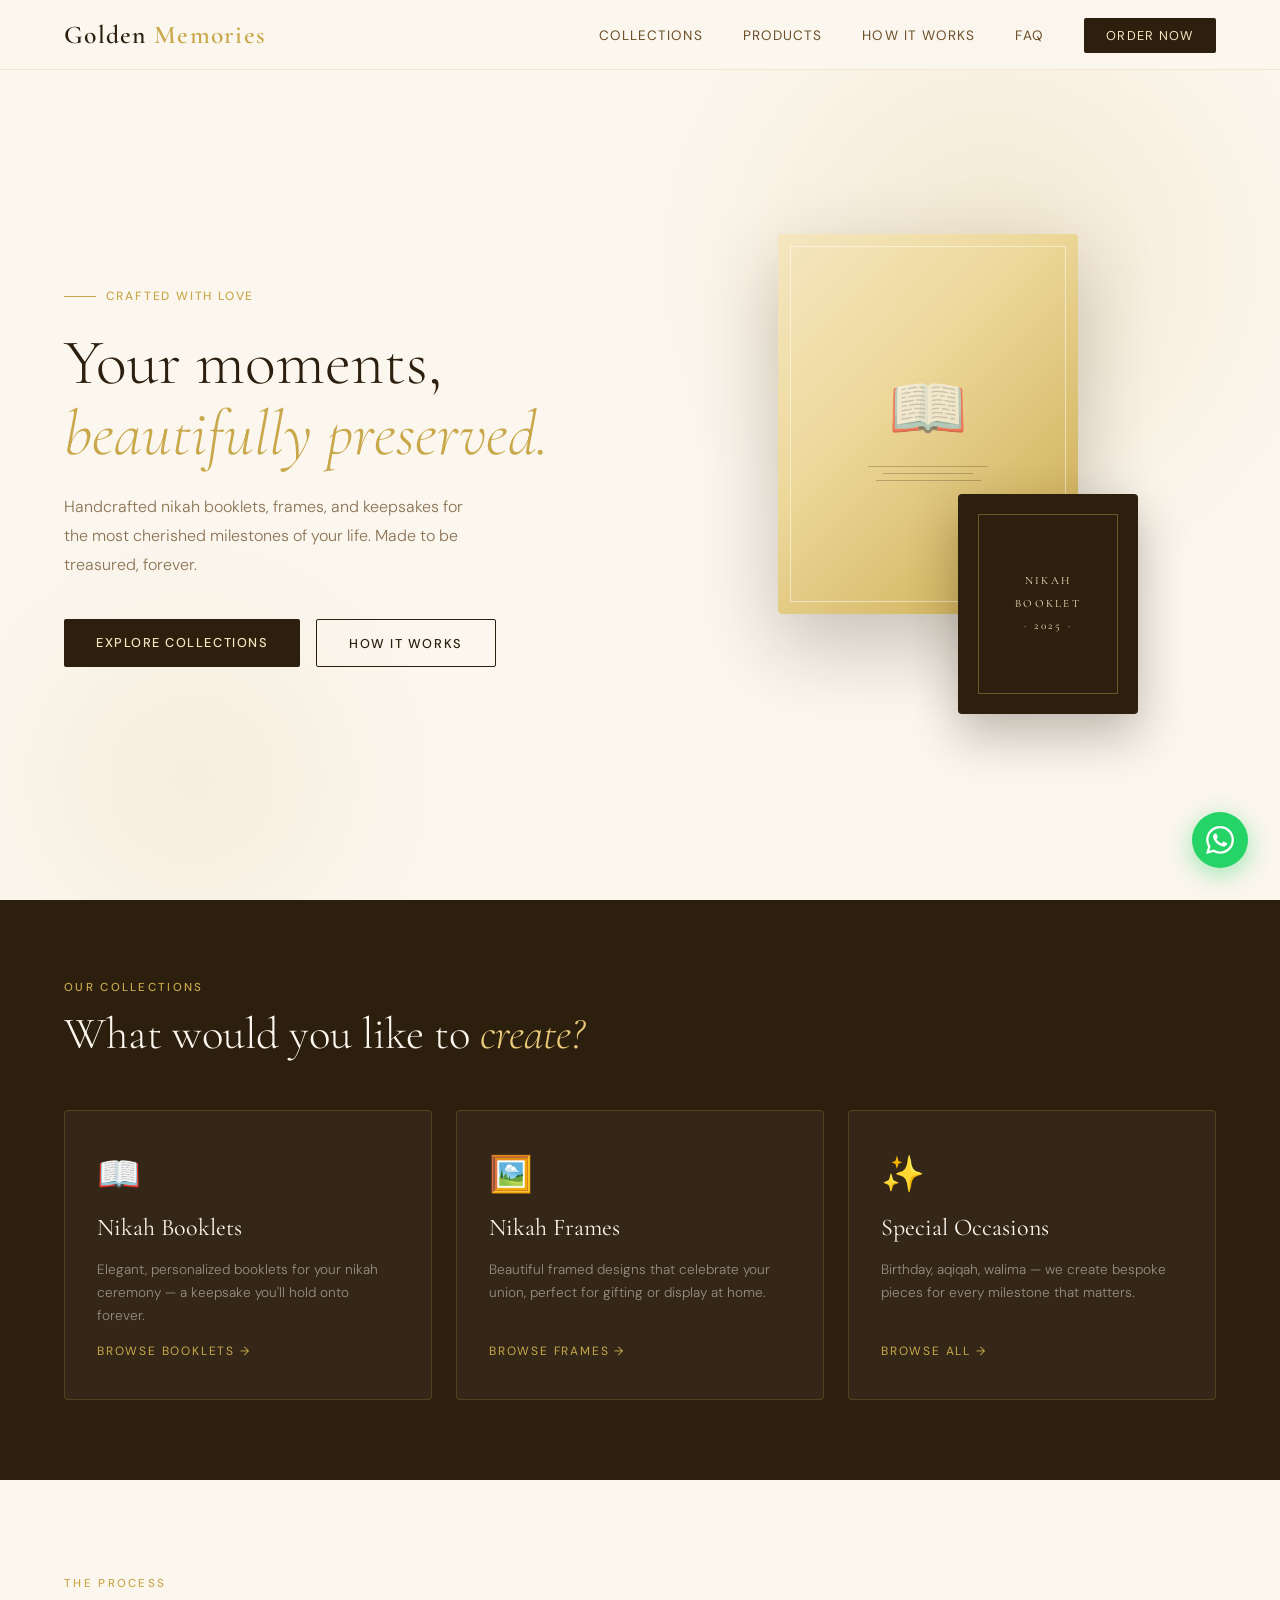
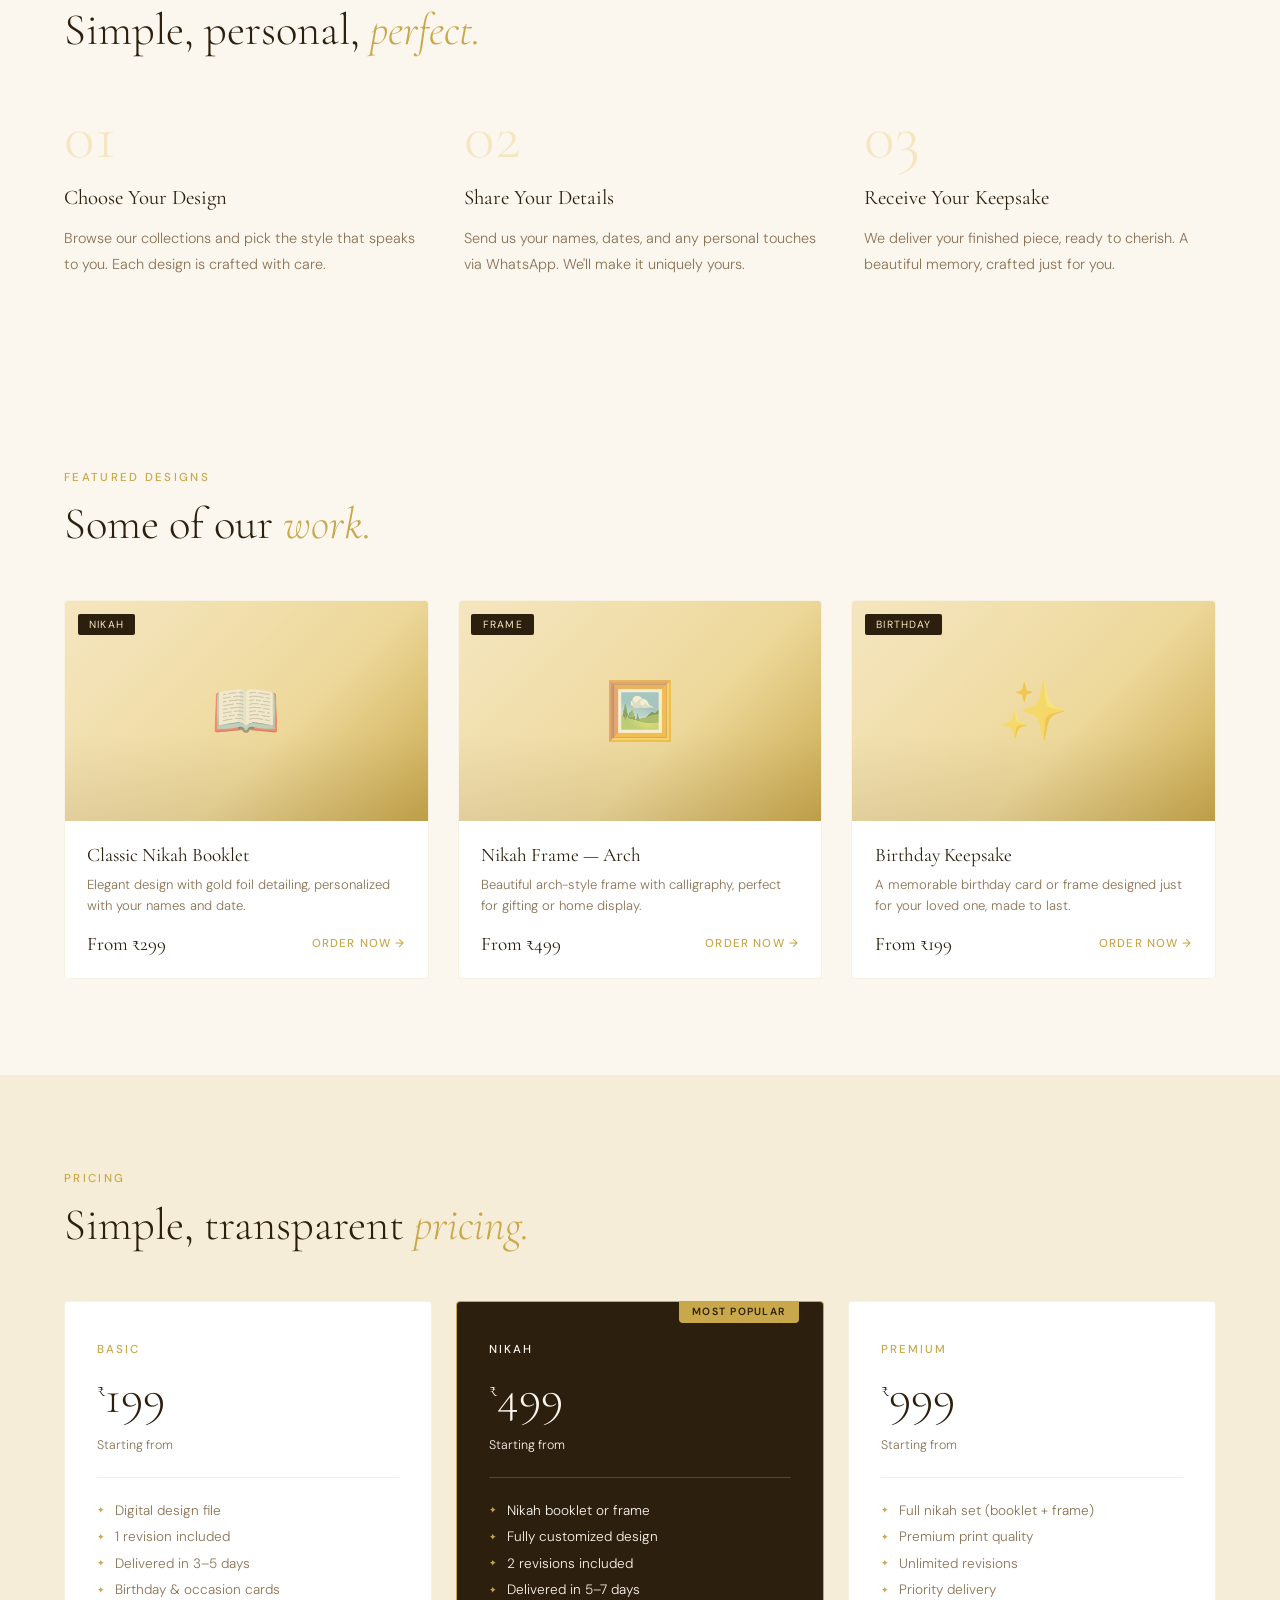
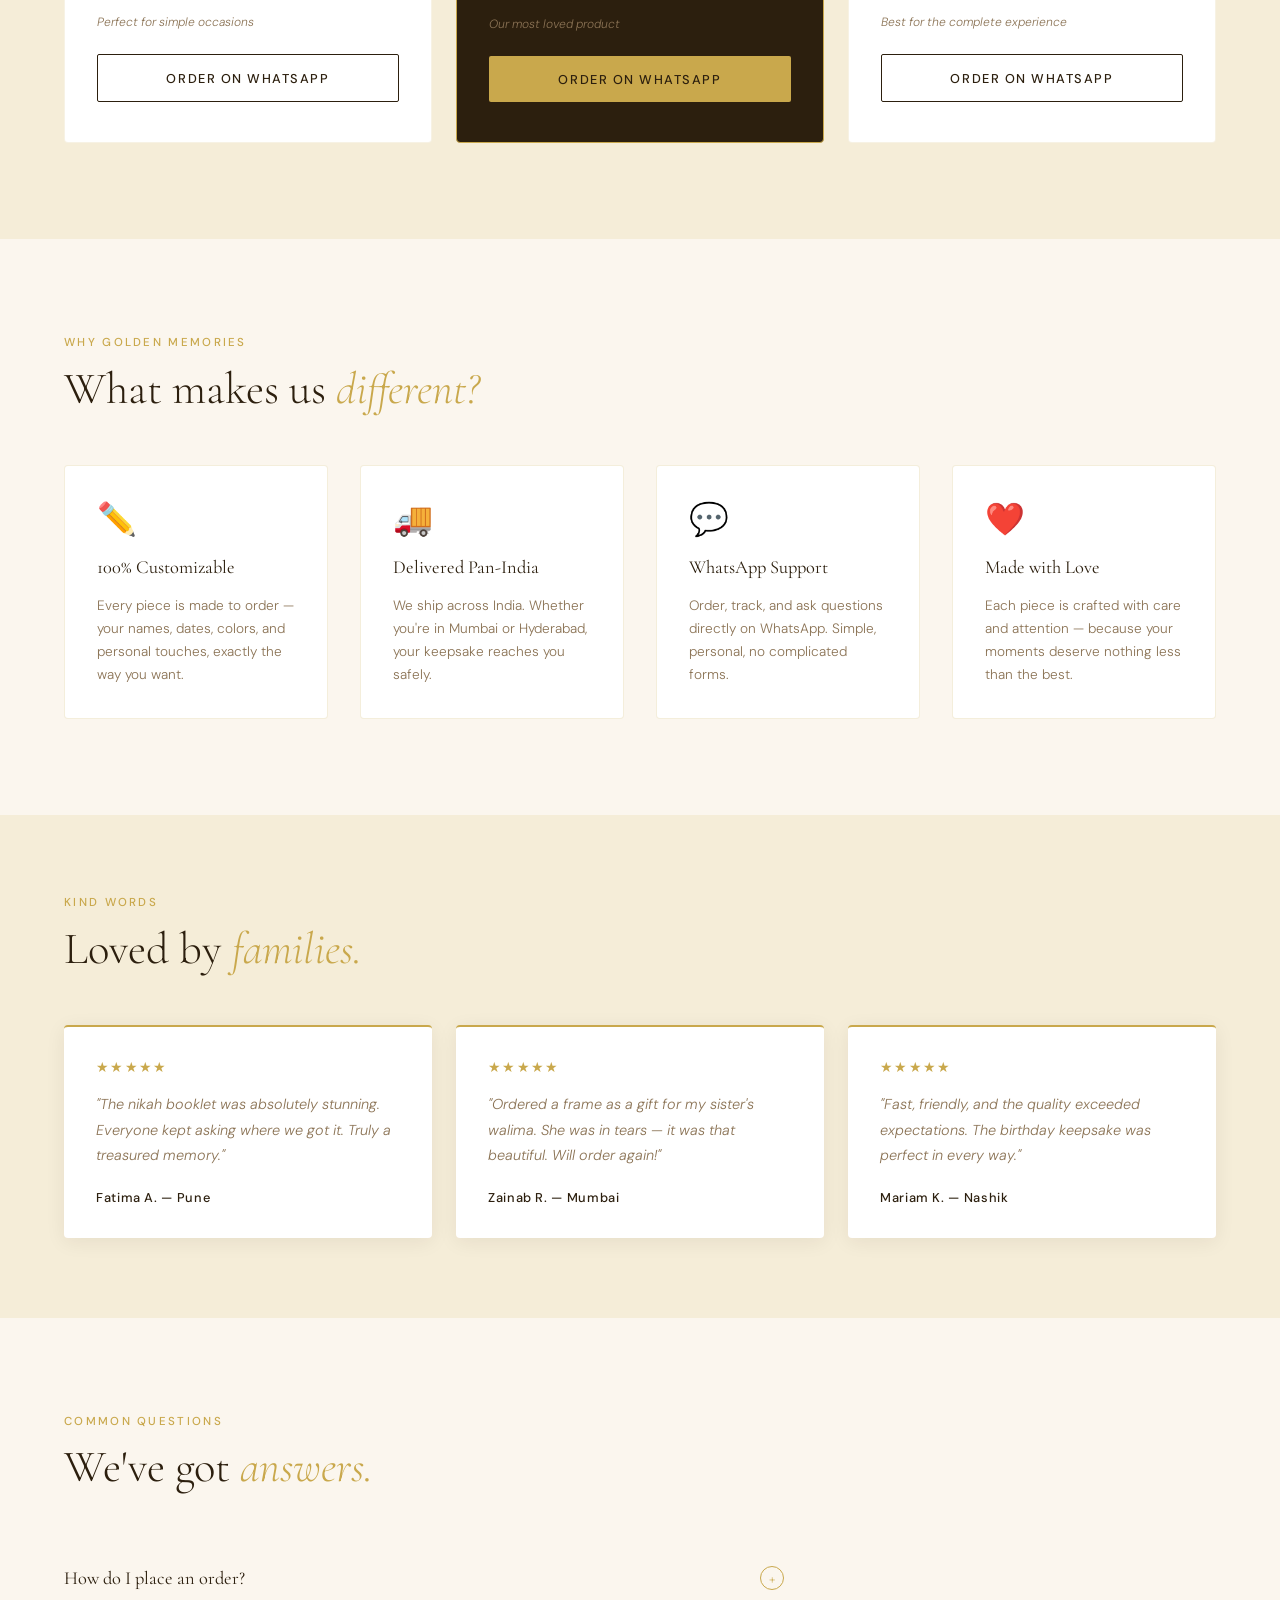
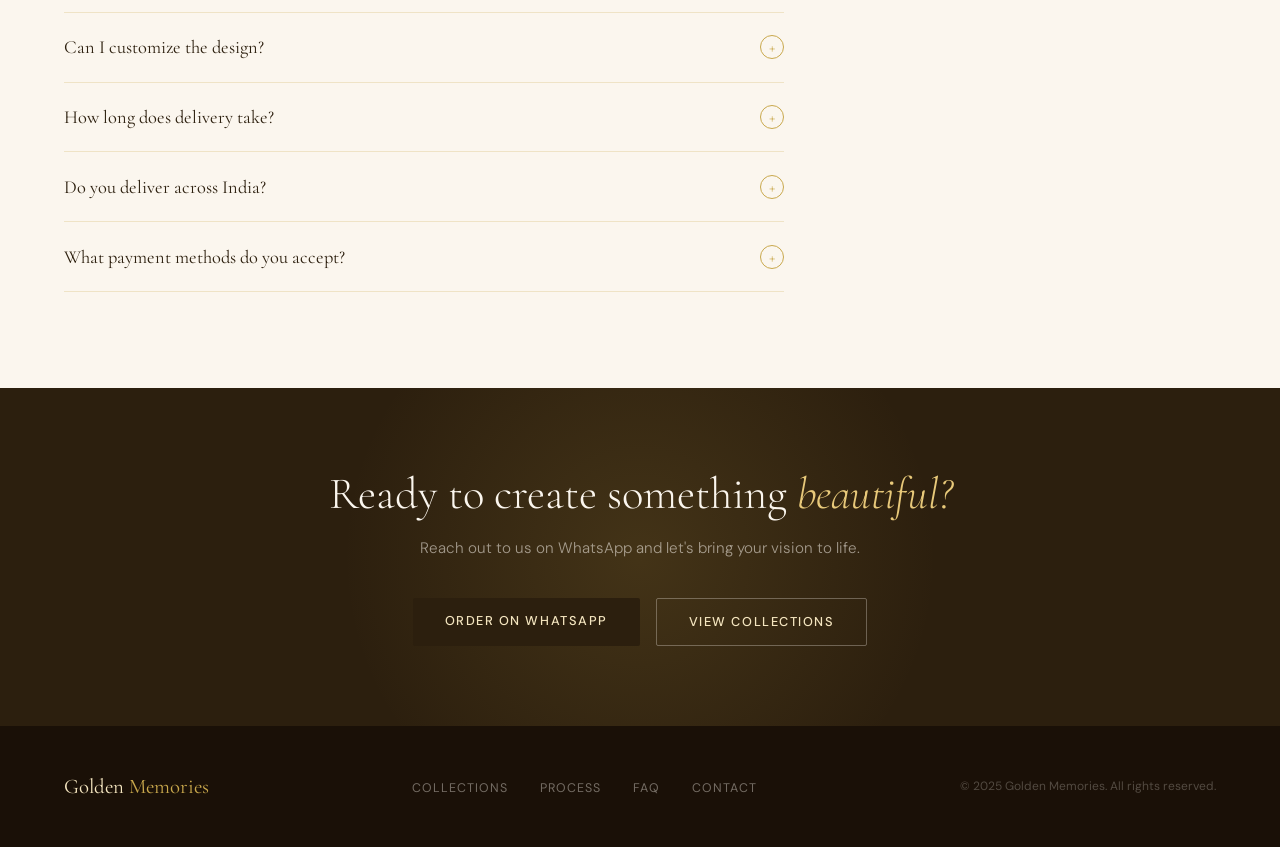
==== index.html @ d3e82873 "hour to Memories" ====
<!DOCTYPE html>
<html lang="en">
<head>
  <meta charset="UTF-8"/>
  <meta name="viewport" content="width=device-width, initial-scale=1.0"/>
  <title>Golden Memories</title>
  <link href="https://fonts.googleapis.com/css2?family=Cormorant+Garamond:ital,wght@0,300;0,400;0,600;1,300;1,400&family=DM+Sans:wght@300;400;500&display=swap" rel="stylesheet"/>
  <link rel="stylesheet" href="style.css"/>
</head>
<body>

  <!-- NAVBAR -->
  <nav>
    <div class="nav-logo">Golden <span>Memories</span></div>
    <button class="hamburger" aria-label="Toggle menu">
      <span></span><span></span><span></span>
    </button>
    <ul class="nav-links">
      <li><a href="#categories">Collections</a></li>
      <li><a href="#products">Products</a></li>
      <li><a href="#how">How It Works</a></li>
      <li><a href="#faq">FAQ</a></li>
      <li><a href="#contact" class="nav-cta">Order Now</a></li>
    </ul>
  </nav>

  <!-- HERO -->
  <section class="hero">
    <div class="hero-left">
      <div class="hero-tag">Crafted with love</div>
      <h1 class="hero-title">
        Your moments,<br>
        <em>beautifully preserved.</em>
      </h1>
      <p class="hero-desc">
        Handcrafted nikah booklets, frames, and keepsakes for the most cherished milestones of your life. Made to be treasured, forever.
      </p>
      <div class="hero-buttons">
        <a href="#categories" class="btn-primary">Explore Collections</a>
        <a href="#how" class="btn-outline">How It Works</a>
      </div>
    </div>
    <div class="hero-right">
      <div class="hero-visual">
        <div class="hero-card-main">
          <div class="booklet-icon">📖</div>
          <div class="booklet-lines">
            <div class="booklet-line" style="width:120px"></div>
            <div class="booklet-line" style="width:90px"></div>
            <div class="booklet-line" style="width:105px"></div>
          </div>
        </div>
        <div class="hero-card-accent">
          <div class="hero-card-accent-inner">Nikah<br>Booklet<br>· 2025 ·</div>
        </div>
      </div>
    </div>
  </section>

  <!-- CATEGORIES -->
  <section class="categories" id="categories">
    <div class="reveal">
      <div class="section-label">Our Collections</div>
      <h2 class="section-title">What would you like to <em>create?</em></h2>
    </div>
    <div class="cat-grid reveal">
      <a class="cat-card" href="#">
        <div class="cat-icon">📖</div>
        <div class="cat-name">Nikah Booklets</div>
        <div class="cat-desc">Elegant, personalized booklets for your nikah ceremony — a keepsake you'll hold onto forever.</div>
        <div class="cat-arrow">Browse Booklets →</div>
      </a>
      <a class="cat-card" href="#">
        <div class="cat-icon">🖼️</div>
        <div class="cat-name">Nikah Frames</div>
        <div class="cat-desc">Beautiful framed designs that celebrate your union, perfect for gifting or display at home.</div>
        <div class="cat-arrow">Browse Frames →</div>
      </a>
      <a class="cat-card" href="#">
        <div class="cat-icon">✨</div>
        <div class="cat-name">Special Occasions</div>
        <div class="cat-desc">Birthday, aqiqah, walima — we create bespoke pieces for every milestone that matters.</div>
        <div class="cat-arrow">Browse All →</div>
      </a>
    </div>
  </section>



  <!-- HOW IT WORKS -->
  <section class="how" id="how">
    <div class="reveal">
      <div class="section-label">The Process</div>
      <h2 class="section-title">Simple, personal, <em>perfect.</em></h2>
    </div>
    <div class="how-grid">
      <div class="how-step reveal">
        <div class="step-num">01</div>
        <div class="step-title">Choose Your Design</div>
        <div class="step-desc">Browse our collections and pick the style that speaks to you. Each design is crafted with care.</div>
      </div>
      <div class="how-step reveal">
        <div class="step-num">02</div>
        <div class="step-title">Share Your Details</div>
        <div class="step-desc">Send us your names, dates, and any personal touches via WhatsApp. We'll make it uniquely yours.</div>
      </div>
      <div class="how-step reveal">
        <div class="step-num">03</div>
        <div class="step-title">Receive Your Keepsake</div>
        <div class="step-desc">We deliver your finished piece, ready to cherish. A beautiful memory, crafted just for you.</div>
      </div>
    </div>
  </section>


  <!-- PRODUCTS -->
  <section class="products" id="products">
    <div class="reveal">
      <div class="section-label">Featured Designs</div>
      <h2 class="section-title">Some of our <em>work.</em></h2>
    </div>
    <div class="products-grid reveal">
      <div class="product-card">
        <div class="product-img">
          <span class="product-tag">Nikah</span>
          <div class="product-img-placeholder">📖</div>
        </div>
        <div class="product-info">
          <div class="product-name">Classic Nikah Booklet</div>
          <div class="product-desc">Elegant design with gold foil detailing, personalized with your names and date.</div>
          <div class="product-footer">
            <div class="product-price">From ₹299</div>
            <a href="#contact" class="product-btn">Order Now →</a>
          </div>
        </div>
      </div>
      <div class="product-card">
        <div class="product-img">
          <span class="product-tag">Frame</span>
          <div class="product-img-placeholder">🖼️</div>
        </div>
        <div class="product-info">
          <div class="product-name">Nikah Frame — Arch</div>
          <div class="product-desc">Beautiful arch-style frame with calligraphy, perfect for gifting or home display.</div>
          <div class="product-footer">
            <div class="product-price">From ₹499</div>
            <a href="#contact" class="product-btn">Order Now →</a>
          </div>
        </div>
      </div>
      <div class="product-card">
        <div class="product-img">
          <span class="product-tag">Birthday</span>
          <div class="product-img-placeholder">✨</div>
        </div>
        <div class="product-info">
          <div class="product-name">Birthday Keepsake</div>
          <div class="product-desc">A memorable birthday card or frame designed just for your loved one, made to last.</div>
          <div class="product-footer">
            <div class="product-price">From ₹199</div>
            <a href="#contact" class="product-btn">Order Now →</a>
          </div>
        </div>
      </div>
    </div>
  </section>

  <!-- PRICING -->
  <section class="pricing">
    <div class="reveal">
      <div class="section-label">Pricing</div>
      <h2 class="section-title">Simple, transparent <em>pricing.</em></h2>
    </div>
    <div class="pricing-grid reveal">
      <div class="price-card">
        <div class="price-category">Basic</div>
        <div class="price-amount"><span>₹</span>199</div>
        <div class="price-label">Starting from</div>
        <hr class="price-divider"/>
        <div class="price-items">
          <div class="price-item">Digital design file</div>
          <div class="price-item">1 revision included</div>
          <div class="price-item">Delivered in 3–5 days</div>
          <div class="price-item">Birthday &amp; occasion cards</div>
        </div>
        <div class="price-note">Perfect for simple occasions</div>
        <a href="#contact" class="btn-outline price-cta">Order on WhatsApp</a>
      </div>
      <div class="price-card featured">
        <div class="featured-badge">Most Popular</div>
        <div class="price-category">Nikah</div>
        <div class="price-amount"><span>₹</span>499</div>
        <div class="price-label">Starting from</div>
        <hr class="price-divider"/>
        <div class="price-items">
          <div class="price-item">Nikah booklet or frame</div>
          <div class="price-item">Fully customized design</div>
          <div class="price-item">2 revisions included</div>
          <div class="price-item">Delivered in 5–7 days</div>
        </div>
        <div class="price-note">Our most loved product</div>
        <a href="#contact" class="btn-primary price-cta">Order on WhatsApp</a>
      </div>
      <div class="price-card">
        <div class="price-category">Premium</div>
        <div class="price-amount"><span>₹</span>999</div>
        <div class="price-label">Starting from</div>
        <hr class="price-divider"/>
        <div class="price-items">
          <div class="price-item">Full nikah set (booklet + frame)</div>
          <div class="price-item">Premium print quality</div>
          <div class="price-item">Unlimited revisions</div>
          <div class="price-item">Priority delivery</div>
        </div>
        <div class="price-note">Best for the complete experience</div>
        <a href="#contact" class="btn-outline price-cta">Order on WhatsApp</a>
      </div>
    </div>
  </section>

    <!-- WHY CHOOSE US -->
  <section class="why">
    <div class="reveal">
      <div class="section-label">Why Golden Memories</div>
      <h2 class="section-title">What makes us <em>different?</em></h2>
    </div>
    <div class="why-grid reveal">
      <div class="why-card">
        <div class="why-icon">✏️</div>
        <div class="why-title">100% Customizable</div>
        <div class="why-desc">Every piece is made to order — your names, dates, colors, and personal touches, exactly the way you want.</div>
      </div>
      <div class="why-card">
        <div class="why-icon">🚚</div>
        <div class="why-title">Delivered Pan-India</div>
        <div class="why-desc">We ship across India. Whether you're in Mumbai or Hyderabad, your keepsake reaches you safely.</div>
      </div>
      <div class="why-card">
        <div class="why-icon">💬</div>
        <div class="why-title">WhatsApp Support</div>
        <div class="why-desc">Order, track, and ask questions directly on WhatsApp. Simple, personal, no complicated forms.</div>
      </div>
      <div class="why-card">
        <div class="why-icon">❤️</div>
        <div class="why-title">Made with Love</div>
        <div class="why-desc">Each piece is crafted with care and attention — because your moments deserve nothing less than the best.</div>
      </div>
    </div>
  </section>


  
  <!-- TESTIMONIALS -->
  <section class="testimonials">
    <div class="reveal">
      <div class="section-label">Kind Words</div>
      <h2 class="section-title">Loved by <em>families.</em></h2>
    </div>
    <div class="testi-grid reveal">
      <div class="testi-card">
        <div class="testi-stars">★★★★★</div>
        <div class="testi-text">"The nikah booklet was absolutely stunning. Everyone kept asking where we got it. Truly a treasured memory."</div>
        <div class="testi-name">Fatima A. — Pune</div>
      </div>
      <div class="testi-card">
        <div class="testi-stars">★★★★★</div>
        <div class="testi-text">"Ordered a frame as a gift for my sister's walima. She was in tears — it was that beautiful. Will order again!"</div>
        <div class="testi-name">Zainab R. — Mumbai</div>
      </div>
      <div class="testi-card">
        <div class="testi-stars">★★★★★</div>
        <div class="testi-text">"Fast, friendly, and the quality exceeded expectations. The birthday keepsake was perfect in every way."</div>
        <div class="testi-name">Mariam K. — Nashik</div>
      </div>
    </div>
  </section>

  <!-- FAQ -->
  <section class="faq" id="faq">
    <div class="reveal">
      <div class="section-label">Common Questions</div>
      <h2 class="section-title">We've got <em>answers.</em></h2>
    </div>
    <div class="faq-list reveal">
      <div class="faq-item">
        <button class="faq-q">How do I place an order? <span class="faq-icon">+</span></button>
        <div class="faq-a">Simply browse our collections, choose your design, and reach out to us on WhatsApp with your details. We'll guide you through the rest!</div>
      </div>
      <div class="faq-item">
        <button class="faq-q">Can I customize the design? <span class="faq-icon">+</span></button>
        <div class="faq-a">Absolutely! Every piece is made to order. You can personalize names, dates, colors, and more. Just let us know your vision.</div>
      </div>
      <div class="faq-item">
        <button class="faq-q">How long does delivery take? <span class="faq-icon">+</span></button>
        <div class="faq-a">Standard orders are ready within 5–7 business days. We also offer express options for urgent orders — just mention it when you reach out.</div>
      </div>
      <div class="faq-item">
        <button class="faq-q">Do you deliver across India? <span class="faq-icon">+</span></button>
        <div class="faq-a">Yes! We deliver pan-India. Shipping charges may vary based on your location. Contact us on WhatsApp for exact details.</div>
      </div>
      <div class="faq-item">
        <button class="faq-q">What payment methods do you accept? <span class="faq-icon">+</span></button>
        <div class="faq-a">We accept UPI, bank transfer, and cash on pickup. Payment details will be shared once your order is confirmed.</div>
      </div>
    </div>
  </section>

  <!-- CTA BANNER -->
  <section class="cta-banner" id="contact">
    <div class="reveal">
      <h2 class="section-title">Ready to create something <em>beautiful?</em></h2>
      <p>Reach out to us on WhatsApp and let's bring your vision to life.</p>
      <div class="cta-btn-group">
        <a href="https://wa.me/917400116117" class="btn-primary" target="_blank">Order on WhatsApp</a>
        <a href="#categories" class="btn-outline" style="color:var(--gold-pale);border-color:rgba(251,246,238,0.3)">View Collections</a>
      </div>
    </div>
  </section>

  <!-- FOOTER -->
  <footer>
    <div class="footer-logo">Golden <span>Memories</span></div>
    <ul class="footer-links">
      <li><a href="#categories">Collections</a></li>
      <li><a href="#how">Process</a></li>
      <li><a href="#faq">FAQ</a></li>
      <li><a href="#contact">Contact</a></li>
    </ul>
    <div class="footer-copy">© 2025 Golden Memories. All rights reserved.</div>
  </footer>

  <a href="https://wa.me/91XXXXXXXXXX" class="wa-float" target="_blank" aria-label="Order on WhatsApp">
    <svg viewBox="0 0 24 24" xmlns="http://www.w3.org/2000/svg"><path d="M17.472 14.382c-.297-.149-1.758-.867-2.03-.967-.273-.099-.471-.148-.67.15-.197.297-.767.966-.94 1.164-.173.199-.347.223-.644.075-.297-.15-1.255-.463-2.39-1.475-.883-.788-1.48-1.761-1.653-2.059-.173-.297-.018-.458.13-.606.134-.133.298-.347.446-.52.149-.174.198-.298.298-.497.099-.198.05-.371-.025-.52-.075-.149-.669-1.612-.916-2.207-.242-.579-.487-.5-.669-.51-.173-.008-.371-.01-.57-.01-.198 0-.52.074-.792.372-.272.297-1.04 1.016-1.04 2.479 0 1.462 1.065 2.875 1.213 3.074.149.198 2.096 3.2 5.077 4.487.709.306 1.262.489 1.694.625.712.227 1.36.195 1.871.118.571-.085 1.758-.719 2.006-1.413.248-.694.248-1.289.173-1.413-.074-.124-.272-.198-.57-.347m-5.421 7.403h-.004a9.87 9.87 0 01-5.031-1.378l-.361-.214-3.741.982.998-3.648-.235-.374a9.86 9.86 0 01-1.51-5.26c.001-5.45 4.436-9.884 9.888-9.884 2.64 0 5.122 1.03 6.988 2.898a9.825 9.825 0 012.893 6.994c-.003 5.45-4.437 9.884-9.885 9.884m8.413-18.297A11.815 11.815 0 0012.05 0C5.495 0 .16 5.335.157 11.892c0 2.096.547 4.142 1.588 5.945L.057 24l6.305-1.654a11.882 11.882 0 005.683 1.448h.005c6.554 0 11.89-5.335 11.893-11.893a11.821 11.821 0 00-3.48-8.413z"/></svg>
  </a>

  <script src="script.js"></script>
</body>
</html>
---- style.css ----
*, *::before, *::after { box-sizing: border-box; margin: 0; padding: 0; }
:root {
  --gold: #C9A84C; --gold-light: #E8C97A; --gold-pale: #F5E6C0;
  --cream: #FBF6EE; --warm-dark: #2C1F0E; --warm-mid: #6B4F2A;
  --text: #3A2C1A; --muted: #8B7355;
}
html { scroll-behavior: smooth; }
body { font-family: 'DM Sans', sans-serif; background: var(--cream); color: var(--text); overflow-x: hidden; }

/* ── NAVBAR ── */
nav {
  position: fixed; top: 0; left: 0; right: 0; z-index: 100;
  display: flex; align-items: center; justify-content: space-between;
  padding: 1.2rem 4rem;
  background: rgba(251,246,238,0.88); backdrop-filter: blur(12px);
  border-bottom: 1px solid rgba(201,168,76,0.2);
}
.nav-logo { font-family: 'Cormorant Garamond', serif; font-size: 1.6rem; font-weight: 600; letter-spacing: 0.05em; color: var(--warm-dark); }
.nav-logo span { color: var(--gold); }
.nav-links { display: flex; gap: 2.5rem; list-style: none; }
.nav-links a { font-size: 0.85rem; font-weight: 400; letter-spacing: 0.08em; text-transform: uppercase; text-decoration: none; color: var(--warm-mid); transition: color 0.3s; }
.nav-links a:hover { color: var(--gold); }
.nav-cta { background: var(--warm-dark); color: var(--gold-pale) !important; padding: 0.55rem 1.4rem; border-radius: 2px; font-size: 0.8rem !important; letter-spacing: 0.1em !important; transition: background 0.3s !important; }
.nav-cta:hover { background: var(--gold) !important; color: var(--warm-dark) !important; }

/* Hamburger (hidden on desktop) */
.hamburger { display: none; flex-direction: column; gap: 5px; cursor: pointer; background: none; border: none; padding: 4px; }
.hamburger span { display: block; width: 24px; height: 2px; background: var(--warm-dark); border-radius: 2px; transition: all 0.3s; }
.hamburger.open span:nth-child(1) { transform: translateY(7px) rotate(45deg); }
.hamburger.open span:nth-child(2) { opacity: 0; }
.hamburger.open span:nth-child(3) { transform: translateY(-7px) rotate(-45deg); }

/* ── HERO ── */
.hero {
  min-height: 100vh; display: grid; grid-template-columns: 1fr 1fr;
  align-items: center; padding: 7rem 4rem 4rem; position: relative; overflow: hidden;
}
.hero::before {
  content: ''; position: absolute; top: -10%; right: -5%; width: 55vw; height: 55vw;
  background: radial-gradient(circle, rgba(201,168,76,0.18) 0%, rgba(232,201,122,0.06) 50%, transparent 70%);
  border-radius: 50%; pointer-events: none;
}
.hero::after {
  content: ''; position: absolute; bottom: -15%; left: -5%; width: 40vw; height: 40vw;
  background: radial-gradient(circle, rgba(201,168,76,0.1) 0%, transparent 70%);
  border-radius: 50%; pointer-events: none;
}
.hero-left { position: relative; z-index: 2; padding-right: 3rem; }
.hero-tag { display: inline-flex; align-items: center; gap: 0.6rem; font-size: 0.75rem; font-weight: 500; letter-spacing: 0.15em; text-transform: uppercase; color: var(--gold); margin-bottom: 1.5rem; }
.hero-tag::before { content: ''; display: block; width: 2rem; height: 1px; background: var(--gold); }
.hero-title { font-family: 'Cormorant Garamond', serif; font-size: clamp(3rem, 5vw, 4.5rem); font-weight: 300; line-height: 1.1; color: var(--warm-dark); margin-bottom: 1.5rem; }
.hero-title em { font-style: italic; color: var(--gold); display: block; }
.hero-desc { font-size: 1rem; line-height: 1.8; color: var(--muted); max-width: 420px; margin-bottom: 2.5rem; font-weight: 300; }
.hero-buttons { display: flex; gap: 1rem; flex-wrap: wrap; }
.btn-primary { background: var(--warm-dark); color: var(--gold-pale); padding: 0.9rem 2rem; border: none; cursor: pointer; font-family: 'DM Sans', sans-serif; font-size: 0.8rem; font-weight: 500; letter-spacing: 0.12em; text-transform: uppercase; text-decoration: none; display: inline-block; transition: all 0.3s; border-radius: 2px; }
.btn-primary:hover { background: var(--gold); color: var(--warm-dark); }
.btn-outline { background: transparent; color: var(--warm-dark); padding: 0.9rem 2rem; border: 1px solid var(--warm-dark); cursor: pointer; font-family: 'DM Sans', sans-serif; font-size: 0.8rem; font-weight: 500; letter-spacing: 0.12em; text-transform: uppercase; text-decoration: none; display: inline-block; transition: all 0.3s; border-radius: 2px; }
.btn-outline:hover { background: var(--warm-dark); color: var(--gold-pale); }

/* Hero Visual */
.hero-right { position: relative; z-index: 2; display: flex; justify-content: center; align-items: center; }
.hero-visual { width: 420px; height: 480px; position: relative; }
.hero-card-main {
  width: 300px; height: 380px;
  background: linear-gradient(135deg, #F5E6C0 0%, #EDD89A 40%, #C9A84C 100%);
  border-radius: 4px; position: absolute; top: 0; left: 50%; transform: translateX(-50%);
  box-shadow: 0 30px 80px rgba(44,31,14,0.25);
  display: flex; flex-direction: column; align-items: center; justify-content: center; gap: 1rem; overflow: hidden;
}
.hero-card-main::before { content: ''; position: absolute; inset: 12px; border: 1px solid rgba(255,255,255,0.5); pointer-events: none; }
.booklet-icon { font-size: 4rem; opacity: 0.6; }
.booklet-lines { display: flex; flex-direction: column; gap: 0.4rem; align-items: center; }
.booklet-line { height: 1px; background: rgba(44,31,14,0.25); border-radius: 1px; }
.hero-card-accent { width: 180px; height: 220px; background: var(--warm-dark); border-radius: 4px; position: absolute; bottom: 0; right: 0; box-shadow: 0 20px 50px rgba(44,31,14,0.3); display: flex; align-items: center; justify-content: center; }
.hero-card-accent-inner { width: 140px; height: 180px; border: 1px solid rgba(201,168,76,0.4); display: flex; align-items: center; justify-content: center; font-family: 'Cormorant Garamond', serif; font-size: 0.7rem; letter-spacing: 0.2em; color: var(--gold-pale); text-align: center; line-height: 2; text-transform: uppercase; }

/* ── CATEGORIES ── */
.categories { padding: 5rem 4rem; background: var(--warm-dark); }
.section-label { font-size: 0.72rem; letter-spacing: 0.2em; text-transform: uppercase; color: var(--gold); margin-bottom: 0.8rem; font-weight: 500; }
.section-title { font-family: 'Cormorant Garamond', serif; font-size: clamp(2rem, 3.5vw, 3rem); font-weight: 300; color: var(--warm-dark); margin-bottom: 3rem; line-height: 1.2; }
.section-title em { font-style: italic; color: var(--gold); }

/* sections with dark bg override title to light */
.categories .section-title,
.cta-banner .section-title { color: var(--cream); }
.categories .section-title em,
.cta-banner .section-title em { color: var(--gold-light); }
.cat-grid { display: grid; grid-template-columns: repeat(3, 1fr); gap: 1.5rem; }
.cat-card { background: rgba(255,255,255,0.04); border: 1px solid rgba(201,168,76,0.2); border-radius: 4px; padding: 2.5rem 2rem; cursor: pointer; text-decoration: none; transition: all 0.4s; display: flex; flex-direction: column; gap: 1rem; position: relative; overflow: hidden; }
.cat-card::after { content: ''; position: absolute; bottom: 0; left: 0; right: 0; height: 2px; background: var(--gold); transform: scaleX(0); transform-origin: left; transition: transform 0.4s; }
.cat-card:hover { background: rgba(201,168,76,0.08); border-color: rgba(201,168,76,0.5); transform: translateY(-4px); }
.cat-card:hover::after { transform: scaleX(1); }
.cat-icon { font-size: 2.2rem; }
.cat-name { font-family: 'Cormorant Garamond', serif; font-size: 1.5rem; font-weight: 400; color: var(--cream); }
.cat-desc { font-size: 0.85rem; color: rgba(251,246,238,0.5); line-height: 1.7; font-weight: 300; }
.cat-arrow { margin-top: auto; font-size: 0.75rem; letter-spacing: 0.15em; text-transform: uppercase; color: var(--gold); display: flex; align-items: center; gap: 0.5rem; transition: gap 0.3s; }
.cat-card:hover .cat-arrow { gap: 0.9rem; }

/* ── HOW IT WORKS ── */
.how { padding: 6rem 4rem; background: var(--cream); }
.how-grid { display: grid; grid-template-columns: repeat(3, 1fr); gap: 3rem; margin-top: 3rem; }
.how-step { display: flex; flex-direction: column; gap: 1rem; }
.step-num { font-family: 'Cormorant Garamond', serif; font-size: 4rem; font-weight: 300; color: var(--gold-pale); line-height: 1; }
.step-title { font-family: 'Cormorant Garamond', serif; font-size: 1.3rem; color: var(--warm-dark); font-weight: 400; }
.step-desc { font-size: 0.9rem; color: var(--muted); line-height: 1.8; font-weight: 300; }

/* ── TESTIMONIALS ── */
.testimonials { padding: 5rem 4rem; background: #F5EDD8; }
.testi-grid { display: grid; grid-template-columns: repeat(3, 1fr); gap: 1.5rem; margin-top: 3rem; }
.testi-card { background: white; padding: 2rem; border-radius: 4px; border-top: 2px solid var(--gold); box-shadow: 0 4px 20px rgba(44,31,14,0.07); }
.testi-stars { color: var(--gold); font-size: 0.85rem; margin-bottom: 1rem; letter-spacing: 0.1em; }
.testi-text { font-size: 0.9rem; color: var(--muted); line-height: 1.8; font-style: italic; margin-bottom: 1.2rem; font-weight: 300; }
.testi-name { font-size: 0.8rem; font-weight: 500; color: var(--warm-dark); letter-spacing: 0.05em; }

/* ── FAQ ── */
.faq { padding: 6rem 4rem; background: var(--cream); }
.faq-list { margin-top: 3rem; max-width: 720px; }
.faq-item { border-bottom: 1px solid rgba(201,168,76,0.25); }
.faq-q { width: 100%; background: none; border: none; cursor: pointer; display: flex; justify-content: space-between; align-items: center; padding: 1.4rem 0; text-align: left; font-family: 'Cormorant Garamond', serif; font-size: 1.15rem; color: var(--warm-dark); font-weight: 400; transition: color 0.3s; }
.faq-q:hover { color: var(--gold); }
.faq-icon { width: 1.5rem; height: 1.5rem; flex-shrink: 0; border: 1px solid var(--gold); border-radius: 50%; display: flex; align-items: center; justify-content: center; font-size: 1rem; transition: all 0.3s; color: var(--gold); }
.faq-a { max-height: 0; overflow: hidden; transition: max-height 0.4s ease, padding 0.3s; font-size: 0.9rem; color: var(--muted); line-height: 1.8; font-weight: 300; }
.faq-item.open .faq-a { max-height: 200px; padding-bottom: 1.2rem; }
.faq-item.open .faq-icon { transform: rotate(45deg); background: var(--gold); color: white; border-color: var(--gold); }

/* ── CTA BANNER ── */
.cta-banner { padding: 5rem 4rem; background: var(--warm-dark); text-align: center; position: relative; overflow: hidden; }
.cta-banner::before { content: ''; position: absolute; top: 50%; left: 50%; transform: translate(-50%, -50%); width: 600px; height: 600px; background: radial-gradient(circle, rgba(201,168,76,0.15) 0%, transparent 70%); pointer-events: none; }
.cta-banner .section-title { margin-bottom: 1rem; }
.cta-banner p { color: rgba(251,246,238,0.55); font-size: 0.95rem; margin-bottom: 2.5rem; font-weight: 300; }
.cta-btn-group { display: flex; gap: 1rem; justify-content: center; flex-wrap: wrap; }

/* ── FOOTER ── */
footer { background: #1A1007; padding: 3rem 4rem; display: flex; align-items: center; justify-content: space-between; flex-wrap: wrap; gap: 1rem; }
.footer-logo { font-family: 'Cormorant Garamond', serif; font-size: 1.3rem; color: var(--gold-pale); }
.footer-logo span { color: var(--gold); }
.footer-links { display: flex; gap: 2rem; list-style: none; }
.footer-links a { font-size: 0.78rem; color: rgba(251,246,238,0.4); text-decoration: none; letter-spacing: 0.08em; text-transform: uppercase; transition: color 0.3s; }
.footer-links a:hover { color: var(--gold); }
.footer-copy { font-size: 0.75rem; color: rgba(251,246,238,0.25); }

/* ── WHY CHOOSE US ── */
.why { padding: 6rem 4rem; background: var(--cream); }
.why-grid { display: grid; grid-template-columns: repeat(4, 1fr); gap: 2rem; margin-top: 3rem; }
.why-card { display: flex; flex-direction: column; gap: 1rem; padding: 2rem; border: 1px solid rgba(201,168,76,0.2); border-radius: 4px; background: white; transition: all 0.3s; }
.why-card:hover { border-color: var(--gold); transform: translateY(-3px); box-shadow: 0 8px 30px rgba(44,31,14,0.08); }
.why-icon { font-size: 2rem; }
.why-title { font-family: 'Cormorant Garamond', serif; font-size: 1.15rem; color: var(--warm-dark); font-weight: 400; }
.why-desc { font-size: 0.85rem; color: var(--muted); line-height: 1.7; font-weight: 300; }

/* ── PRICING ── */
.pricing { padding: 6rem 4rem; background: #F5EDD8; }
.pricing-grid { display: grid; grid-template-columns: repeat(3, 1fr); gap: 1.5rem; margin-top: 3rem; }
.price-card { background: white; border-radius: 4px; padding: 2.5rem 2rem; display: flex; flex-direction: column; gap: 1rem; border: 1px solid rgba(201,168,76,0.15); transition: all 0.3s; position: relative; }
.price-card:hover { transform: translateY(-4px); box-shadow: 0 16px 40px rgba(44,31,14,0.1); }
.price-card.featured { background: var(--warm-dark); border-color: var(--gold); }
.price-card.featured .price-category,
.price-card.featured .price-amount,
.price-card.featured .price-label,
.price-card.featured .price-item { color: var(--cream); }
.price-card.featured .price-divider { border-color: rgba(201,168,76,0.3); }
.featured-badge { position: absolute; top: -1px; right: 1.5rem; background: var(--gold); color: var(--warm-dark); font-size: 0.65rem; font-weight: 600; letter-spacing: 0.12em; text-transform: uppercase; padding: 0.3rem 0.8rem; border-radius: 0 0 4px 4px; }
.price-category { font-size: 0.72rem; letter-spacing: 0.18em; text-transform: uppercase; color: var(--gold); font-weight: 500; }
.price-amount { font-family: 'Cormorant Garamond', serif; font-size: 3rem; font-weight: 300; color: var(--warm-dark); line-height: 1; }
.price-amount span { font-size: 1.2rem; vertical-align: top; margin-top: 0.5rem; display: inline-block; }
.price-label { font-size: 0.78rem; color: var(--muted); font-weight: 300; }
.price-divider { border: none; border-top: 1px solid rgba(201,168,76,0.2); margin: 0.5rem 0; }
.price-items { display: flex; flex-direction: column; gap: 0.6rem; }
.price-item { font-size: 0.85rem; color: var(--muted); display: flex; align-items: center; gap: 0.6rem; font-weight: 300; }
.price-item::before { content: '✦'; color: var(--gold); font-size: 0.55rem; flex-shrink: 0; }
.price-note { font-size: 0.75rem; color: var(--muted); font-style: italic; margin-top: auto; font-weight: 300; }
.price-cta { display: inline-block; margin-top: 0.5rem; text-align: center; }
.price-card.featured .price-cta { background: var(--gold); color: var(--warm-dark); }
.price-card.featured .price-cta:hover { background: var(--gold-light); }

/* ── PRODUCT CARDS ── */
.products { padding: 6rem 4rem; background: var(--cream); }
.products-grid { display: grid; grid-template-columns: repeat(3, 1fr); gap: 1.8rem; margin-top: 3rem; }
.product-card { background: white; border-radius: 4px; overflow: hidden; border: 1px solid rgba(201,168,76,0.15); transition: all 0.35s; cursor: pointer; }
.product-card:hover { transform: translateY(-5px); box-shadow: 0 20px 50px rgba(44,31,14,0.12); border-color: rgba(201,168,76,0.4); }
.product-img { width: 100%; height: 220px; background: linear-gradient(135deg, #F5E6C0 0%, #EDD89A 60%, #C9A84C 100%); display: flex; align-items: center; justify-content: center; position: relative; overflow: hidden; }
.product-img::after { content: ''; position: absolute; inset: 0; background: linear-gradient(to bottom, transparent 60%, rgba(44,31,14,0.08)); }
.product-img-placeholder { font-size: 3.5rem; opacity: 0.5; }
.product-tag { position: absolute; top: 0.8rem; left: 0.8rem; background: var(--warm-dark); color: var(--gold-pale); font-size: 0.65rem; letter-spacing: 0.12em; text-transform: uppercase; padding: 0.25rem 0.7rem; border-radius: 2px; z-index: 1; }
.product-info { padding: 1.4rem; }
.product-name { font-family: 'Cormorant Garamond', serif; font-size: 1.2rem; color: var(--warm-dark); font-weight: 400; margin-bottom: 0.4rem; }
.product-desc { font-size: 0.82rem; color: var(--muted); line-height: 1.6; font-weight: 300; margin-bottom: 1rem; }
.product-footer { display: flex; align-items: center; justify-content: space-between; }
.product-price { font-family: 'Cormorant Garamond', serif; font-size: 1.2rem; color: var(--warm-dark); font-weight: 400; }
.product-btn { font-size: 0.72rem; letter-spacing: 0.1em; text-transform: uppercase; color: var(--gold); text-decoration: none; display: flex; align-items: center; gap: 0.4rem; transition: gap 0.3s; font-weight: 500; }
.product-card:hover .product-btn { gap: 0.7rem; }

/* ── WHATSAPP FLOAT ── */
.wa-float { position: fixed; bottom: 2rem; right: 2rem; z-index: 999; width: 56px; height: 56px; background: #25D366; border-radius: 50%; display: flex; align-items: center; justify-content: center; box-shadow: 0 6px 24px rgba(37,211,102,0.45); text-decoration: none; transition: transform 0.3s, box-shadow 0.3s; }
.wa-float:hover { transform: scale(1.1); box-shadow: 0 8px 30px rgba(37,211,102,0.55); }
.wa-float svg { width: 28px; height: 28px; fill: white; }

/* ── ANIMATIONS ── */
@keyframes fadeUp { from { opacity: 0; transform: translateY(24px); } to { opacity: 1; transform: translateY(0); } }
.hero-tag   { animation: fadeUp 0.7s ease both; animation-delay: 0.1s; }
.hero-title { animation: fadeUp 0.7s ease both; animation-delay: 0.25s; }
.hero-desc  { animation: fadeUp 0.7s ease both; animation-delay: 0.4s; }
.hero-buttons { animation: fadeUp 0.7s ease both; animation-delay: 0.55s; }
.hero-right { animation: fadeUp 0.9s ease both; animation-delay: 0.3s; }
.reveal { opacity: 0; transform: translateY(20px); transition: opacity 0.6s ease, transform 0.6s ease; }
.reveal.visible { opacity: 1; transform: translateY(0); }

/* ════════════════════════════════
   RESPONSIVE — TABLET (≤ 900px)
   ════════════════════════════════ */
@media (max-width: 900px) {
  nav { padding: 1rem 2rem; }

  .nav-links { display: none; flex-direction: column; gap: 0; position: absolute; top: 100%; left: 0; right: 0; background: rgba(251,246,238,0.97); backdrop-filter: blur(12px); border-bottom: 1px solid rgba(201,168,76,0.2); padding: 1rem 0; }
  .nav-links.open { display: flex; }
  .nav-links li { width: 100%; }
  .nav-links a { display: block; padding: 0.9rem 2rem; font-size: 0.9rem; }
  .nav-cta { margin: 0.5rem 2rem; display: block; text-align: center; }
  .hamburger { display: flex; }

  .hero { grid-template-columns: 1fr; padding: 6rem 2rem 3rem; gap: 3rem; min-height: auto; }
  .hero-left { padding-right: 0; text-align: center; }
  .hero-tag { justify-content: center; }
  .hero-desc { margin: 0 auto 2rem; }
  .hero-buttons { justify-content: center; }
  .hero-right { justify-content: center; }
  .hero-visual { width: 280px; height: 320px; }
  .hero-card-main { width: 200px; height: 255px; }
  .booklet-icon { font-size: 2.8rem; }
  .hero-card-accent { width: 120px; height: 150px; }
  .hero-card-accent-inner { width: 94px; height: 120px; font-size: 0.6rem; }

  .categories { padding: 4rem 2rem; }
  .cat-grid { grid-template-columns: 1fr; gap: 1rem; }

  .how { padding: 4rem 2rem; }
  .how-grid { grid-template-columns: 1fr; gap: 2rem; }

  .testimonials { padding: 4rem 2rem; }
  .testi-grid { grid-template-columns: 1fr; }

  .faq { padding: 4rem 2rem; }

  .cta-banner { padding: 4rem 2rem; }
  .cta-btn-group { flex-direction: column; align-items: center; }

  .why { padding: 4rem 2rem; }
  .why-grid { grid-template-columns: repeat(2, 1fr); }

  .pricing { padding: 4rem 2rem; }
  .pricing-grid { grid-template-columns: 1fr; max-width: 420px; margin-left: auto; margin-right: auto; }

  .products { padding: 4rem 2rem; }
  .products-grid { grid-template-columns: repeat(2, 1fr); gap: 1.2rem; }

  footer { padding: 2rem; flex-direction: column; text-align: center; gap: 1.5rem; }
  .footer-links { flex-wrap: wrap; justify-content: center; gap: 1.2rem; }
}

/* ════════════════════════════════
   RESPONSIVE — MOBILE (≤ 480px)
   ════════════════════════════════ */
@media (max-width: 480px) {
  nav { padding: 1rem 1.2rem; }

  .hero { padding: 5.5rem 1.2rem 2.5rem; }
  .hero-title { font-size: 2.4rem; }
  .hero-desc { font-size: 0.95rem; }
  .btn-primary, .btn-outline { width: 100%; text-align: center; padding: 0.85rem 1rem; }
  .hero-buttons { flex-direction: column; }

  .categories { padding: 3rem 1.2rem; }
  .section-title { font-size: 1.8rem; }
  .cat-card { padding: 1.8rem 1.4rem; }

  .how { padding: 3rem 1.2rem; }
  .step-num { font-size: 3rem; }

  .testimonials { padding: 3rem 1.2rem; }
  .testi-card { padding: 1.5rem; }

  .faq { padding: 3rem 1.2rem; }
  .faq-q { font-size: 1rem; }

  .cta-banner { padding: 3rem 1.2rem; }
  .cta-btn-group .btn-outline { color: var(--gold-pale); border-color: rgba(251,246,238,0.3); }

  .why { padding: 3rem 1.2rem; }
  .why-grid { grid-template-columns: 1fr; }

  .pricing { padding: 3rem 1.2rem; }

  .products { padding: 3rem 1.2rem; }
  .products-grid { grid-template-columns: 1fr; }

  footer { padding: 2rem 1.2rem; }
}
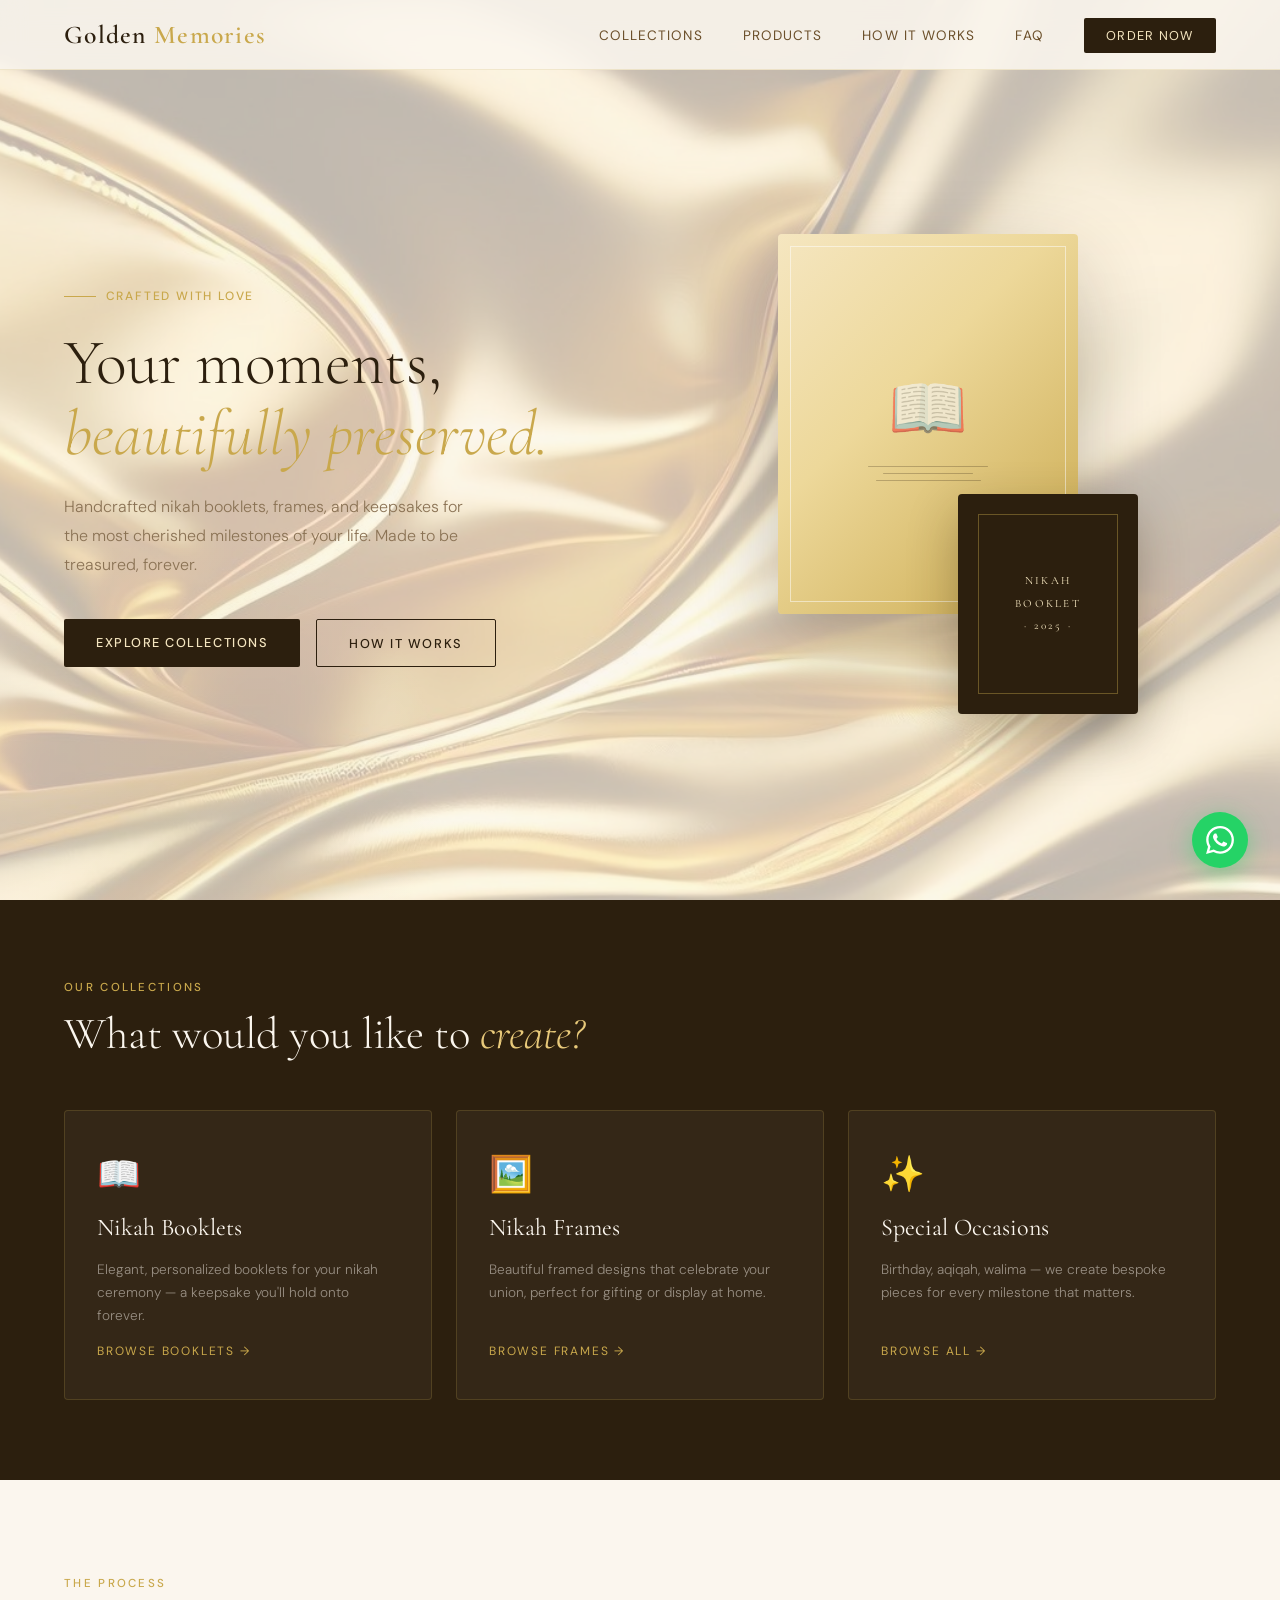
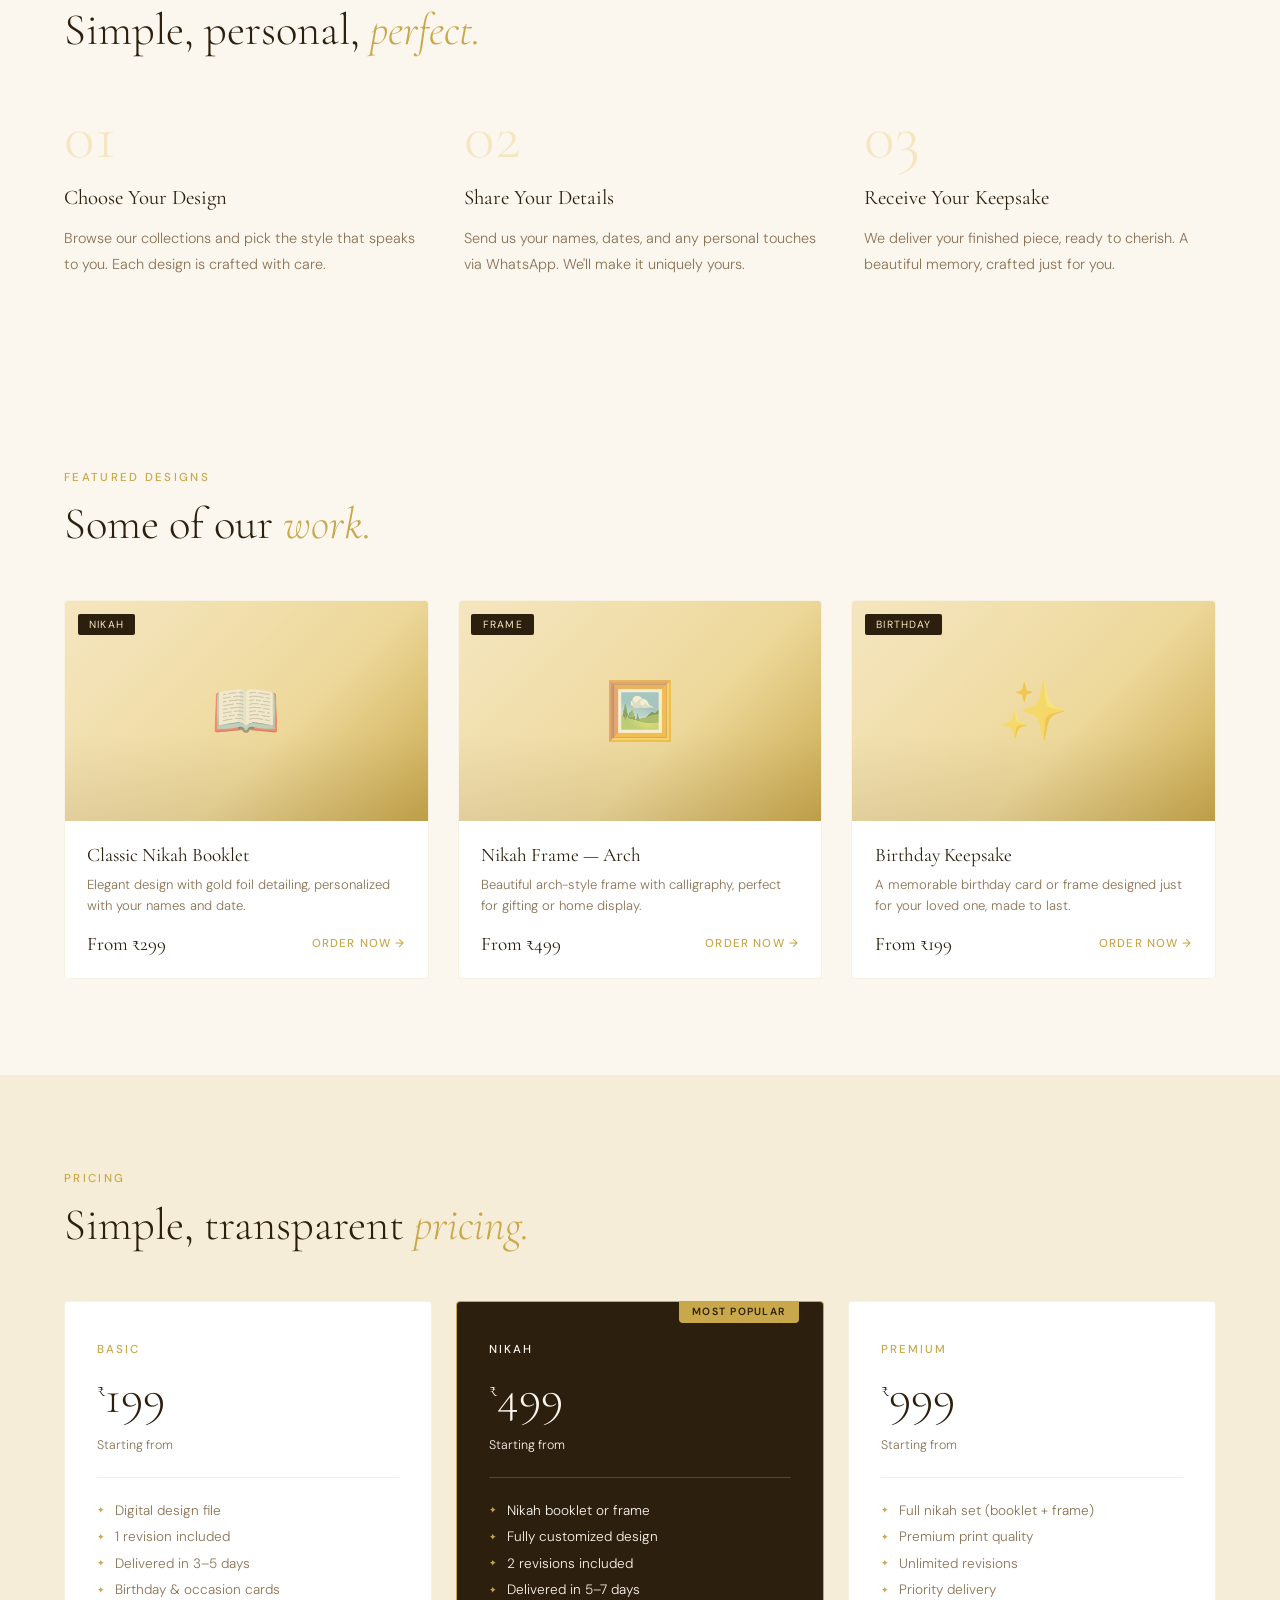
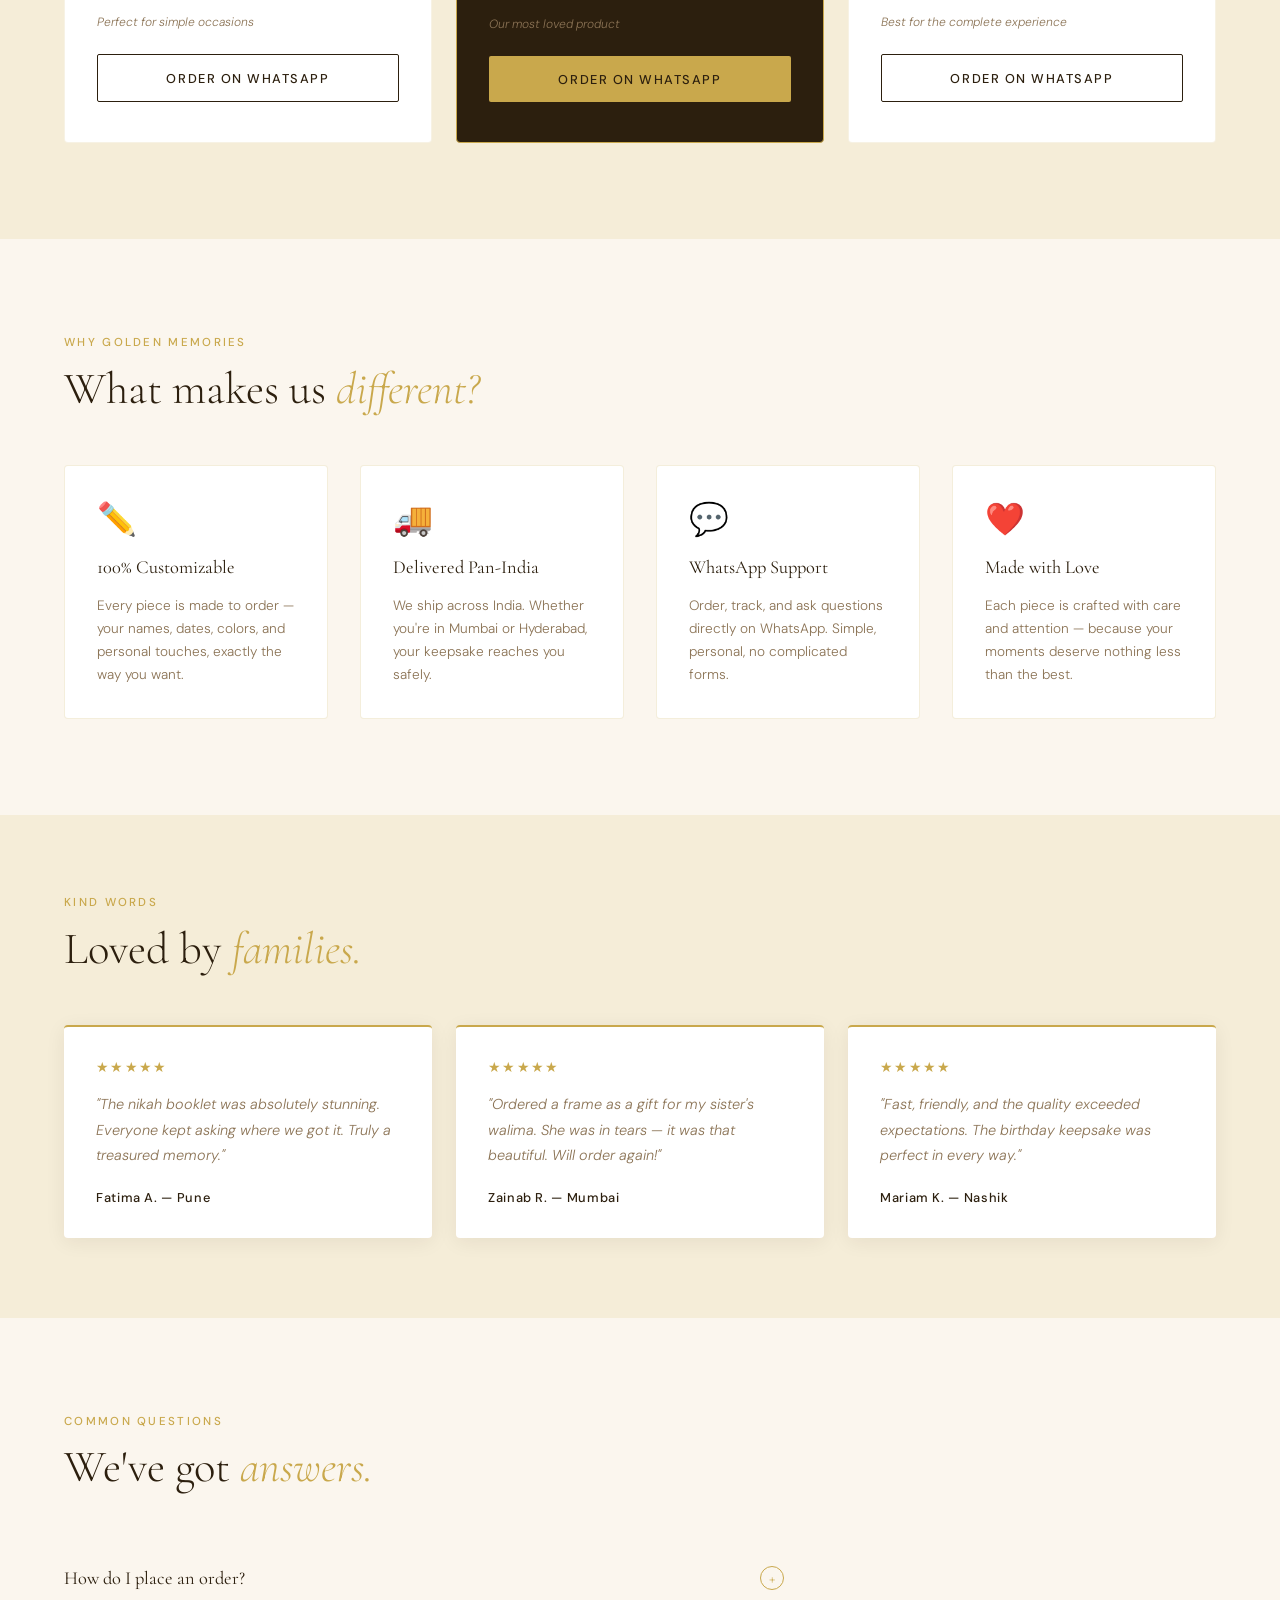
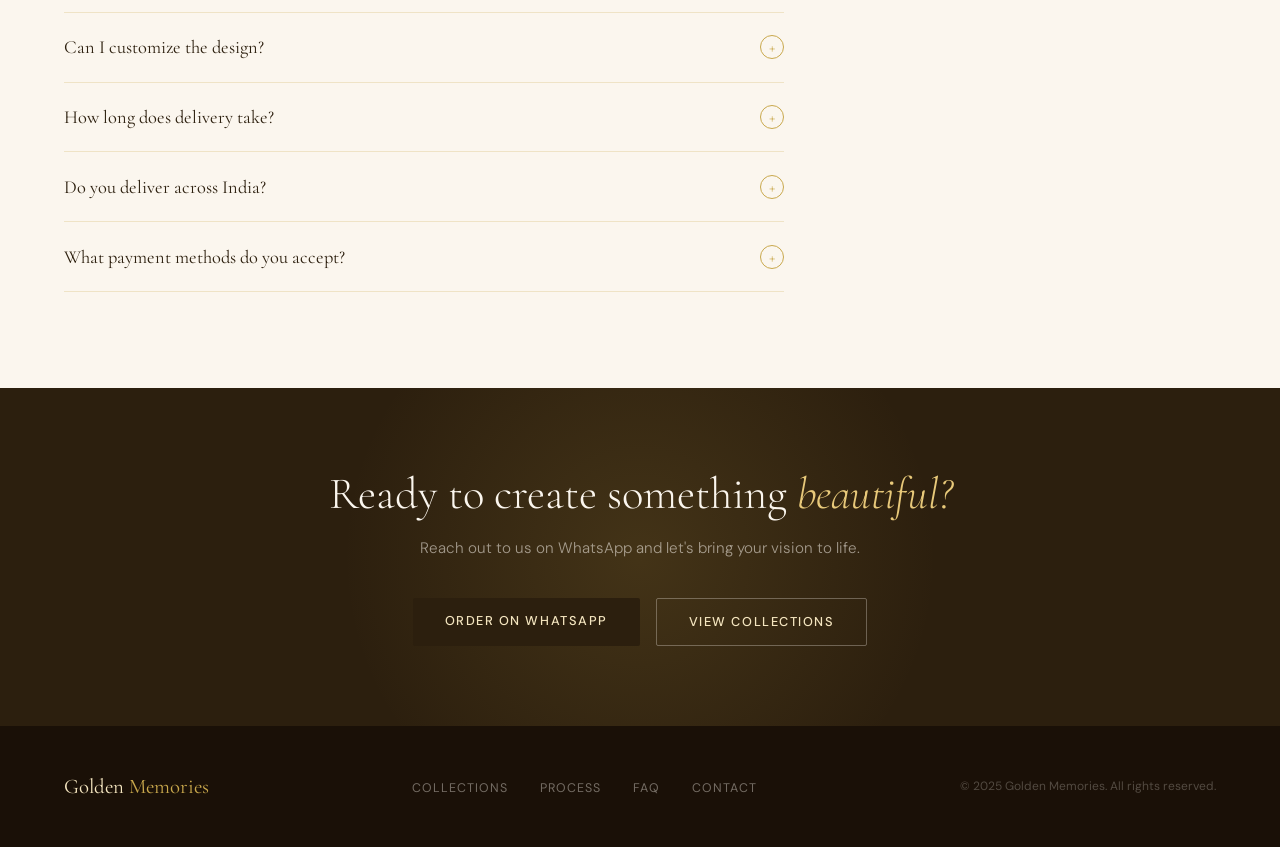
==== commit 5d113a6b: "update" ====
--- a/index.html
+++ b/index.html
@@ -329,7 +329,7 @@
     <div class="footer-copy">© 2025 Golden Memories. All rights reserved.</div>
   </footer>
 
-  <a href="https://wa.me/91XXXXXXXXXX" class="wa-float" target="_blank" aria-label="Order on WhatsApp">
+  <a href="https://wa.me/917400116117" class="wa-float" target="_blank" aria-label="Order on WhatsApp">
     <svg viewBox="0 0 24 24" xmlns="http://www.w3.org/2000/svg"><path d="M17.472 14.382c-.297-.149-1.758-.867-2.03-.967-.273-.099-.471-.148-.67.15-.197.297-.767.966-.94 1.164-.173.199-.347.223-.644.075-.297-.15-1.255-.463-2.39-1.475-.883-.788-1.48-1.761-1.653-2.059-.173-.297-.018-.458.13-.606.134-.133.298-.347.446-.52.149-.174.198-.298.298-.497.099-.198.05-.371-.025-.52-.075-.149-.669-1.612-.916-2.207-.242-.579-.487-.5-.669-.51-.173-.008-.371-.01-.57-.01-.198 0-.52.074-.792.372-.272.297-1.04 1.016-1.04 2.479 0 1.462 1.065 2.875 1.213 3.074.149.198 2.096 3.2 5.077 4.487.709.306 1.262.489 1.694.625.712.227 1.36.195 1.871.118.571-.085 1.758-.719 2.006-1.413.248-.694.248-1.289.173-1.413-.074-.124-.272-.198-.57-.347m-5.421 7.403h-.004a9.87 9.87 0 01-5.031-1.378l-.361-.214-3.741.982.998-3.648-.235-.374a9.86 9.86 0 01-1.51-5.26c.001-5.45 4.436-9.884 9.888-9.884 2.64 0 5.122 1.03 6.988 2.898a9.825 9.825 0 012.893 6.994c-.003 5.45-4.437 9.884-9.885 9.884m8.413-18.297A11.815 11.815 0 0012.05 0C5.495 0 .16 5.335.157 11.892c0 2.096.547 4.142 1.588 5.945L.057 24l6.305-1.654a11.882 11.882 0 005.683 1.448h.005c6.554 0 11.89-5.335 11.893-11.893a11.821 11.821 0 00-3.48-8.413z"/></svg>
   </a>
 
--- a/style.css
+++ b/style.css
@@ -34,11 +34,16 @@
 .hero {
   min-height: 100vh; display: grid; grid-template-columns: 1fr 1fr;
   align-items: center; padding: 7rem 4rem 4rem; position: relative; overflow: hidden;
+  background-image: url('hero2.jpeg');
+  background-size: cover;
+  background-position: center;
 }
 .hero::before {
-  content: ''; position: absolute; top: -10%; right: -5%; width: 55vw; height: 55vw;
-  background: radial-gradient(circle, rgba(201,168,76,0.18) 0%, rgba(232,201,122,0.06) 50%, transparent 70%);
-  border-radius: 50%; pointer-events: none;
+  content: ''; position: absolute; inset: 0;
+  background: rgba(251, 246, 238, 0.72);
+  pointer-events: none;
+  border-radius: 0;
+  width: 100%; height: 100%;
 }
 .hero::after {
   content: ''; position: absolute; bottom: -15%; left: -5%; width: 40vw; height: 40vw;
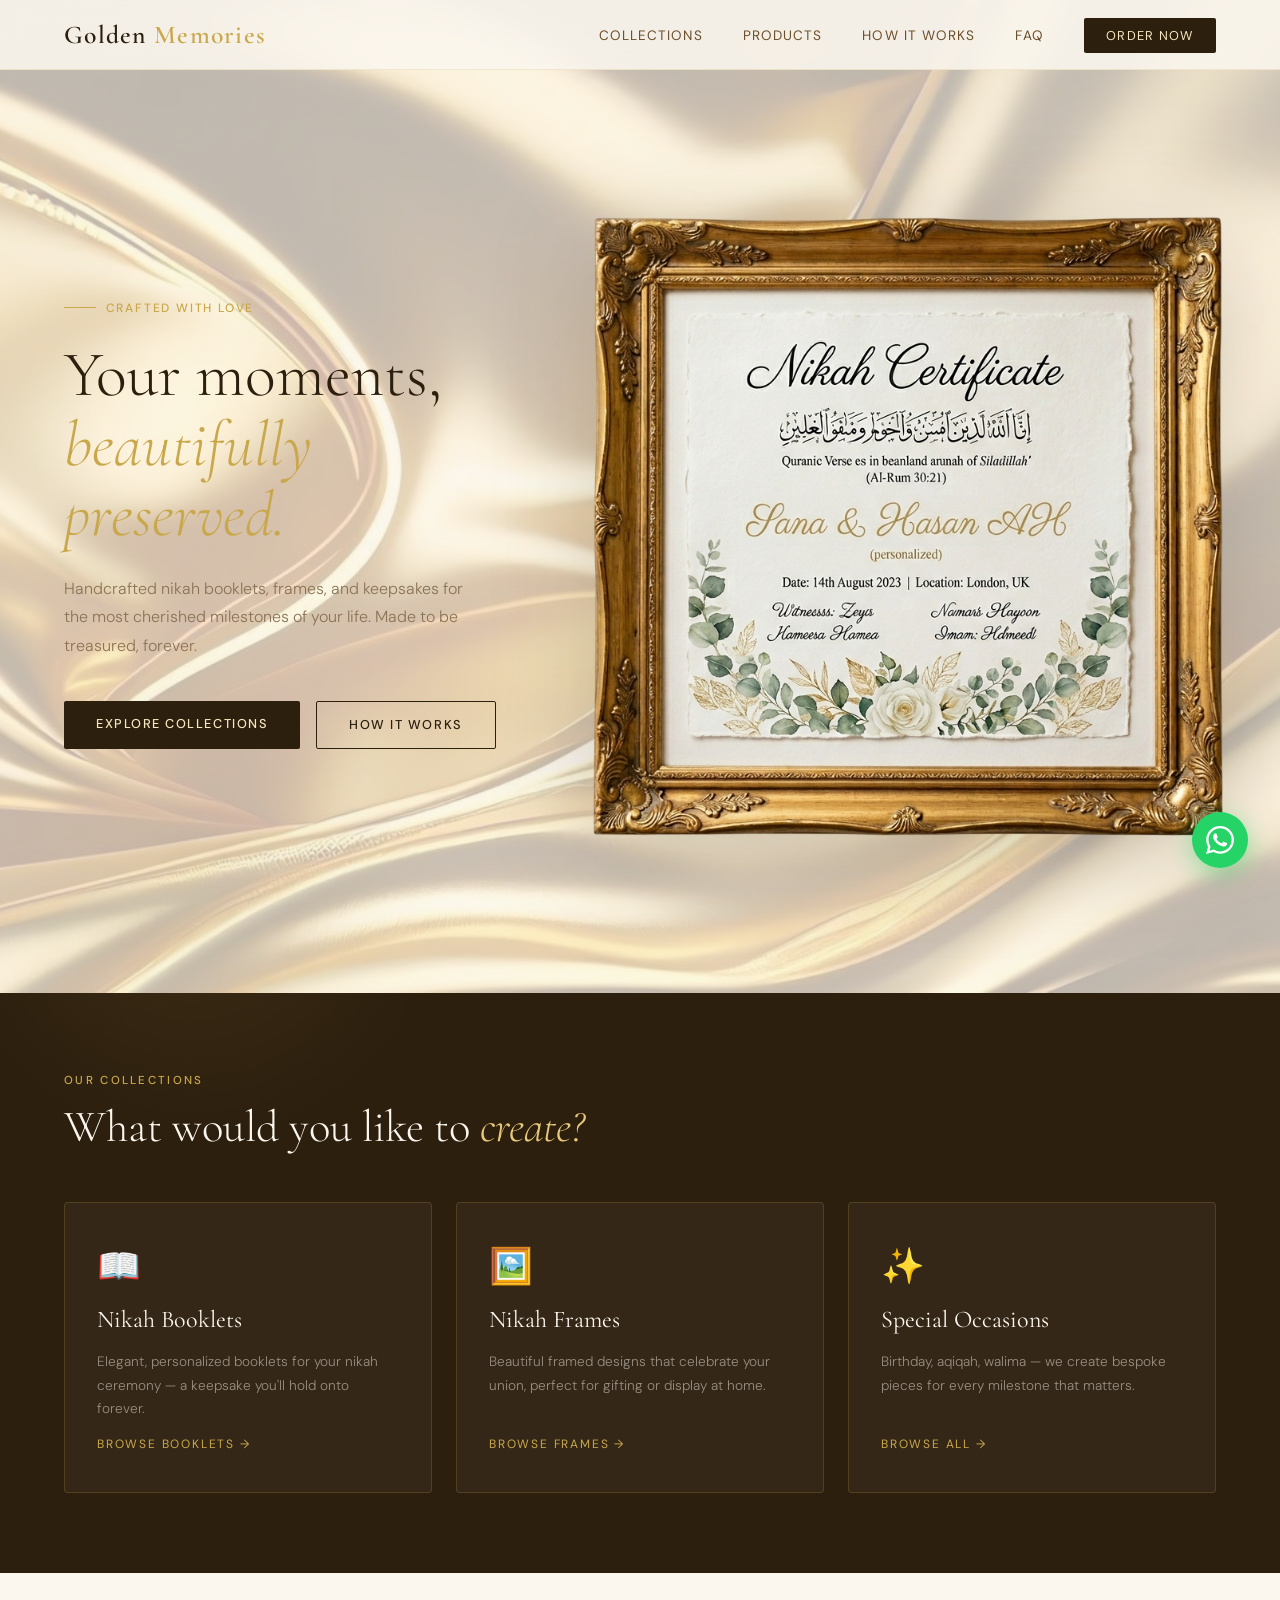
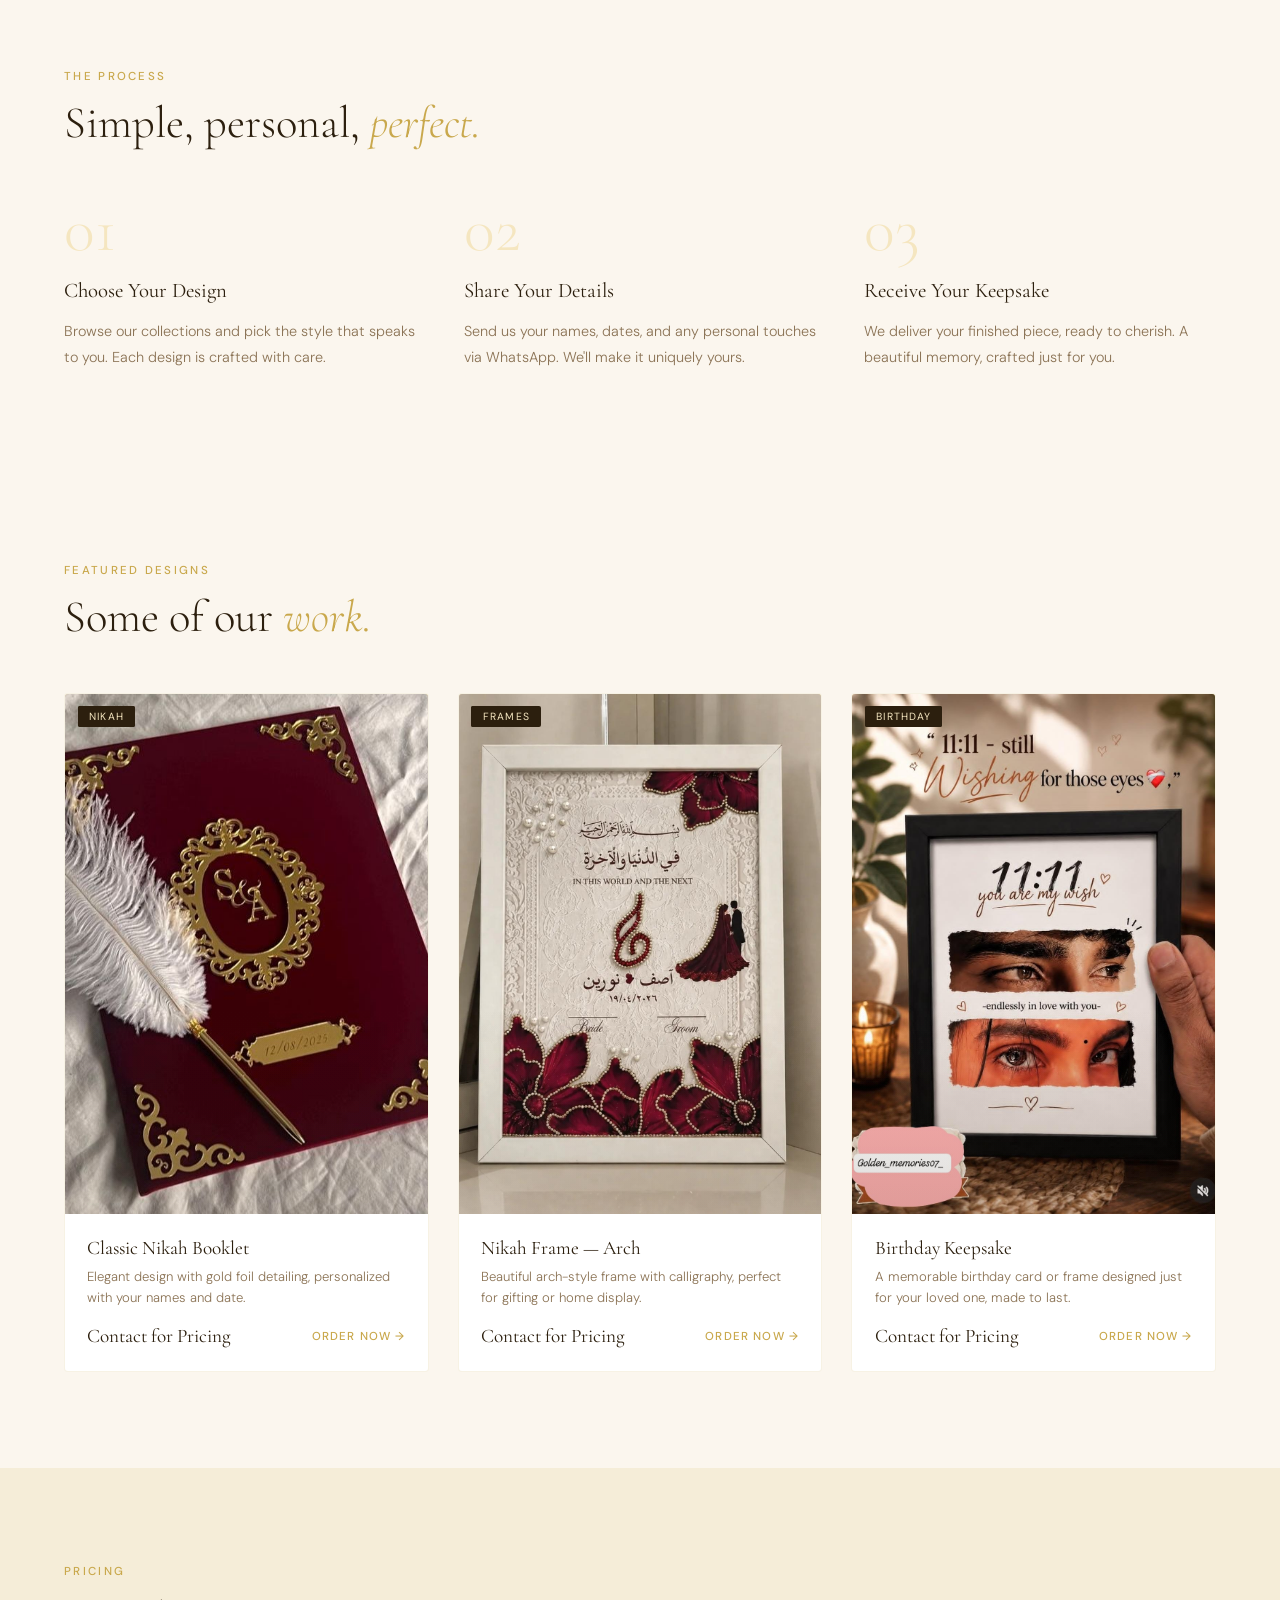
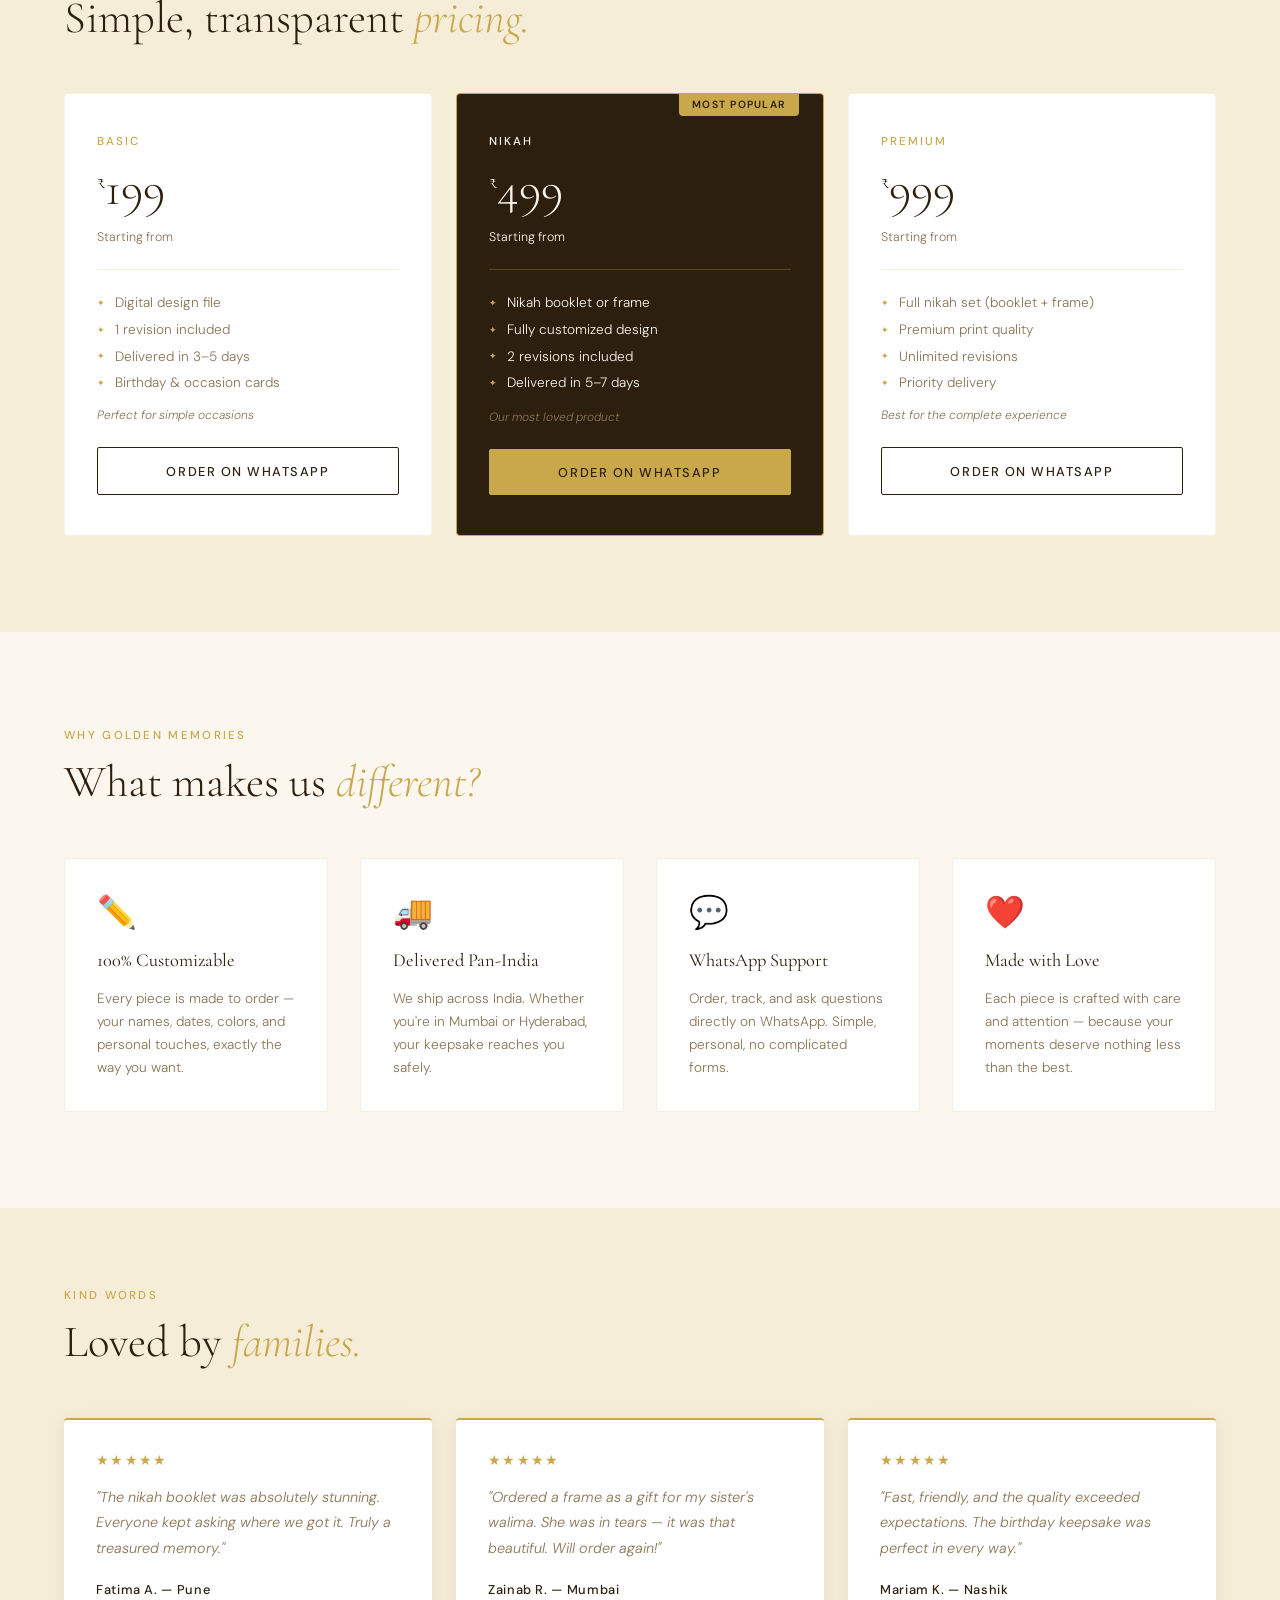
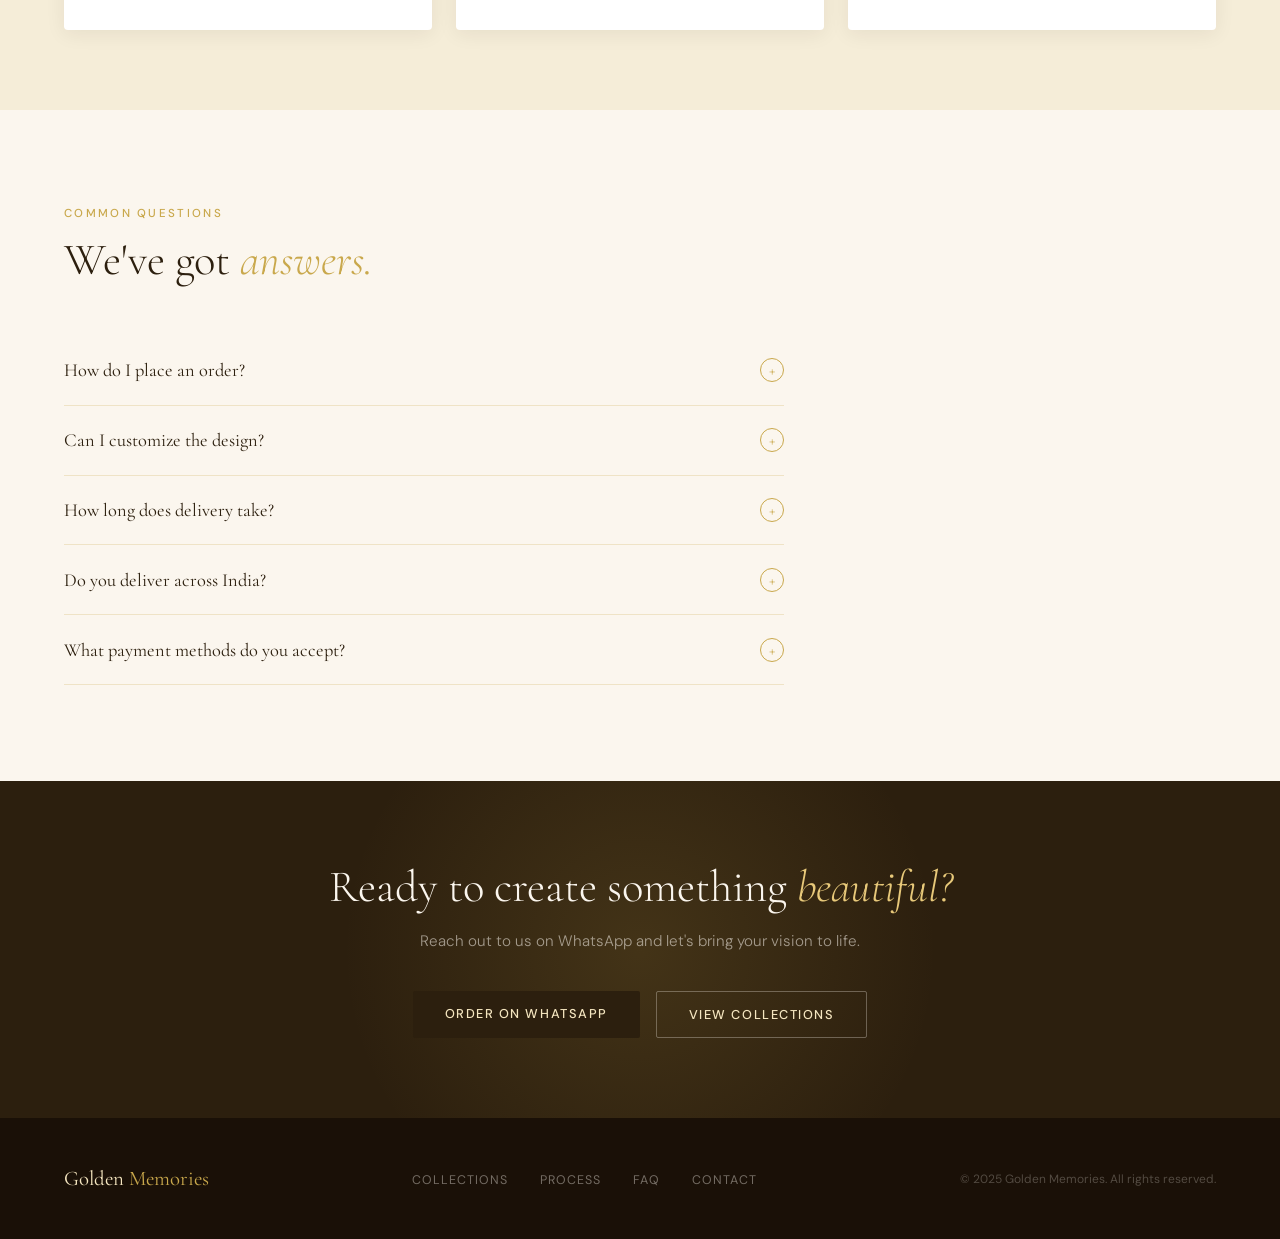
==== commit c18aa692: "update" ====
--- a/index.html
+++ b/index.html
@@ -40,21 +40,9 @@
         <a href="#how" class="btn-outline">How It Works</a>
       </div>
     </div>
-    <div class="hero-right">
-      <div class="hero-visual">
-        <div class="hero-card-main">
-          <div class="booklet-icon">📖</div>
-          <div class="booklet-lines">
-            <div class="booklet-line" style="width:120px"></div>
-            <div class="booklet-line" style="width:90px"></div>
-            <div class="booklet-line" style="width:105px"></div>
-          </div>
-        </div>
-        <div class="hero-card-accent">
-          <div class="hero-card-accent-inner">Nikah<br>Booklet<br>· 2025 ·</div>
-        </div>
-      </div>
-    </div>
+<div class="hero-right">
+  <img src="hero1.png" alt="Golden Memories keepsake" class="hero-img" />
+</div>
   </section>
 
   <!-- CATEGORIES -->
@@ -123,13 +111,16 @@
       <div class="product-card">
         <div class="product-img">
           <span class="product-tag">Nikah</span>
-          <div class="product-img-placeholder">📖</div>
+          <div class="product-img">
+  <span class="product-tag">Nikah</span>
+  <img src="pd1.jpeg" alt="Classic Nikah Booklet" class="product-card-img" />
+</div>
         </div>
         <div class="product-info">
           <div class="product-name">Classic Nikah Booklet</div>
           <div class="product-desc">Elegant design with gold foil detailing, personalized with your names and date.</div>
           <div class="product-footer">
-            <div class="product-price">From ₹299</div>
+            <div class="product-price">Contact for Pricing</div>
             <a href="#contact" class="product-btn">Order Now →</a>
           </div>
         </div>
@@ -137,13 +128,16 @@
       <div class="product-card">
         <div class="product-img">
           <span class="product-tag">Frame</span>
-          <div class="product-img-placeholder">🖼️</div>
+          <div class="product-img">
+  <span class="product-tag">Frames</span>
+  <img src="pd2.jpeg" alt="Classic Nikah Frames" class="product-card-img" />
+</div>
         </div>
         <div class="product-info">
           <div class="product-name">Nikah Frame — Arch</div>
           <div class="product-desc">Beautiful arch-style frame with calligraphy, perfect for gifting or home display.</div>
           <div class="product-footer">
-            <div class="product-price">From ₹499</div>
+            <div class="product-price">Contact for Pricing</div>
             <a href="#contact" class="product-btn">Order Now →</a>
           </div>
         </div>
@@ -151,13 +145,16 @@
       <div class="product-card">
         <div class="product-img">
           <span class="product-tag">Birthday</span>
-          <div class="product-img-placeholder">✨</div>
+          <div class="product-img">
+  <span class="product-tag">Birthday</span>
+  <img src="pd3.jpeg" alt="Birthday Keepsake" class="product-card-img" />
+</div>
         </div>
         <div class="product-info">
           <div class="product-name">Birthday Keepsake</div>
           <div class="product-desc">A memorable birthday card or frame designed just for your loved one, made to last.</div>
           <div class="product-footer">
-            <div class="product-price">From ₹199</div>
+            <div class="product-price">Contact for Pricing</div>
             <a href="#contact" class="product-btn">Order Now →</a>
           </div>
         </div>
@@ -334,5 +331,6 @@
   </a>
 
   <script src="script.js"></script>
+  <script defer src="/_vercel/insights/script.js"></script>
 </body>
 </html>
--- a/style.css
+++ b/style.css
@@ -32,8 +32,8 @@
 
 /* ── HERO ── */
 .hero {
-  min-height: 100vh; display: grid; grid-template-columns: 1fr 1fr;
-  align-items: center; padding: 7rem 4rem 4rem; position: relative; overflow: hidden;
+  min-height: 100vh; display: grid; grid-template-columns: 1fr 1.2fr;
+  align-items: center; padding: 7rem 4rem 4rem; position: relative;
   background-image: url('hero2.jpeg');
   background-size: cover;
   background-position: center;
@@ -62,6 +62,15 @@
 .btn-outline { background: transparent; color: var(--warm-dark); padding: 0.9rem 2rem; border: 1px solid var(--warm-dark); cursor: pointer; font-family: 'DM Sans', sans-serif; font-size: 0.8rem; font-weight: 500; letter-spacing: 0.12em; text-transform: uppercase; text-decoration: none; display: inline-block; transition: all 0.3s; border-radius: 2px; }
 .btn-outline:hover { background: var(--warm-dark); color: var(--gold-pale); }
 
+
+.product-card-img {
+  width: 100%;
+  height: 100%;
+  object-fit: cover;
+  object-position: center top;
+  display: block;
+}
+
 /* Hero Visual */
 .hero-right { position: relative; z-index: 2; display: flex; justify-content: center; align-items: center; }
 .hero-visual { width: 420px; height: 480px; position: relative; }
@@ -72,12 +81,23 @@
   box-shadow: 0 30px 80px rgba(44,31,14,0.25);
   display: flex; flex-direction: column; align-items: center; justify-content: center; gap: 1rem; overflow: hidden;
 }
+
+.hero-img {
+  width: 130%;
+  height: auto;
+  object-fit: contain;
+  display: block;
+  position: relative;
+  z-index: 2;
+  filter: drop-shadow(0 20px 50px rgba(44,31,14,0.2));
+}
 .hero-card-main::before { content: ''; position: absolute; inset: 12px; border: 1px solid rgba(255,255,255,0.5); pointer-events: none; }
 .booklet-icon { font-size: 4rem; opacity: 0.6; }
 .booklet-lines { display: flex; flex-direction: column; gap: 0.4rem; align-items: center; }
 .booklet-line { height: 1px; background: rgba(44,31,14,0.25); border-radius: 1px; }
 .hero-card-accent { width: 180px; height: 220px; background: var(--warm-dark); border-radius: 4px; position: absolute; bottom: 0; right: 0; box-shadow: 0 20px 50px rgba(44,31,14,0.3); display: flex; align-items: center; justify-content: center; }
 .hero-card-accent-inner { width: 140px; height: 180px; border: 1px solid rgba(201,168,76,0.4); display: flex; align-items: center; justify-content: center; font-family: 'Cormorant Garamond', serif; font-size: 0.7rem; letter-spacing: 0.2em; color: var(--gold-pale); text-align: center; line-height: 2; text-transform: uppercase; }
+
 
 /* ── CATEGORIES ── */
 .categories { padding: 5rem 4rem; background: var(--warm-dark); }
@@ -183,7 +203,7 @@
 .products-grid { display: grid; grid-template-columns: repeat(3, 1fr); gap: 1.8rem; margin-top: 3rem; }
 .product-card { background: white; border-radius: 4px; overflow: hidden; border: 1px solid rgba(201,168,76,0.15); transition: all 0.35s; cursor: pointer; }
 .product-card:hover { transform: translateY(-5px); box-shadow: 0 20px 50px rgba(44,31,14,0.12); border-color: rgba(201,168,76,0.4); }
-.product-img { width: 100%; height: 220px; background: linear-gradient(135deg, #F5E6C0 0%, #EDD89A 60%, #C9A84C 100%); display: flex; align-items: center; justify-content: center; position: relative; overflow: hidden; }
+.product-img { width: 100%; height: 520px; background: linear-gradient(135deg, #F5E6C0 0%, #EDD89A 60%, #C9A84C 100%); display: flex; align-items: center; justify-content: center; position: relative; overflow: hidden; }
 .product-img::after { content: ''; position: absolute; inset: 0; background: linear-gradient(to bottom, transparent 60%, rgba(44,31,14,0.08)); }
 .product-img-placeholder { font-size: 3.5rem; opacity: 0.5; }
 .product-tag { position: absolute; top: 0.8rem; left: 0.8rem; background: var(--warm-dark); color: var(--gold-pale); font-size: 0.65rem; letter-spacing: 0.12em; text-transform: uppercase; padding: 0.25rem 0.7rem; border-radius: 2px; z-index: 1; }
@@ -234,10 +254,9 @@
   .booklet-icon { font-size: 2.8rem; }
   .hero-card-accent { width: 120px; height: 150px; }
   .hero-card-accent-inner { width: 94px; height: 120px; font-size: 0.6rem; }
-
+.hero-img { width: 100%; }
   .categories { padding: 4rem 2rem; }
   .cat-grid { grid-template-columns: 1fr; gap: 1rem; }
-
   .how { padding: 4rem 2rem; }
   .how-grid { grid-template-columns: 1fr; gap: 2rem; }
 
@@ -283,7 +302,7 @@
 
   .testimonials { padding: 3rem 1.2rem; }
   .testi-card { padding: 1.5rem; }
-
+.product-img { height: 180px; }
   .faq { padding: 3rem 1.2rem; }
   .faq-q { font-size: 1rem; }
 
@@ -296,7 +315,7 @@
   .pricing { padding: 3rem 1.2rem; }
 
   .products { padding: 3rem 1.2rem; }
-  .products-grid { grid-template-columns: 1fr; }
+  .products-grid { grid-template-columns: repeat(2, 1fr); }
 
   footer { padding: 2rem 1.2rem; }
 }
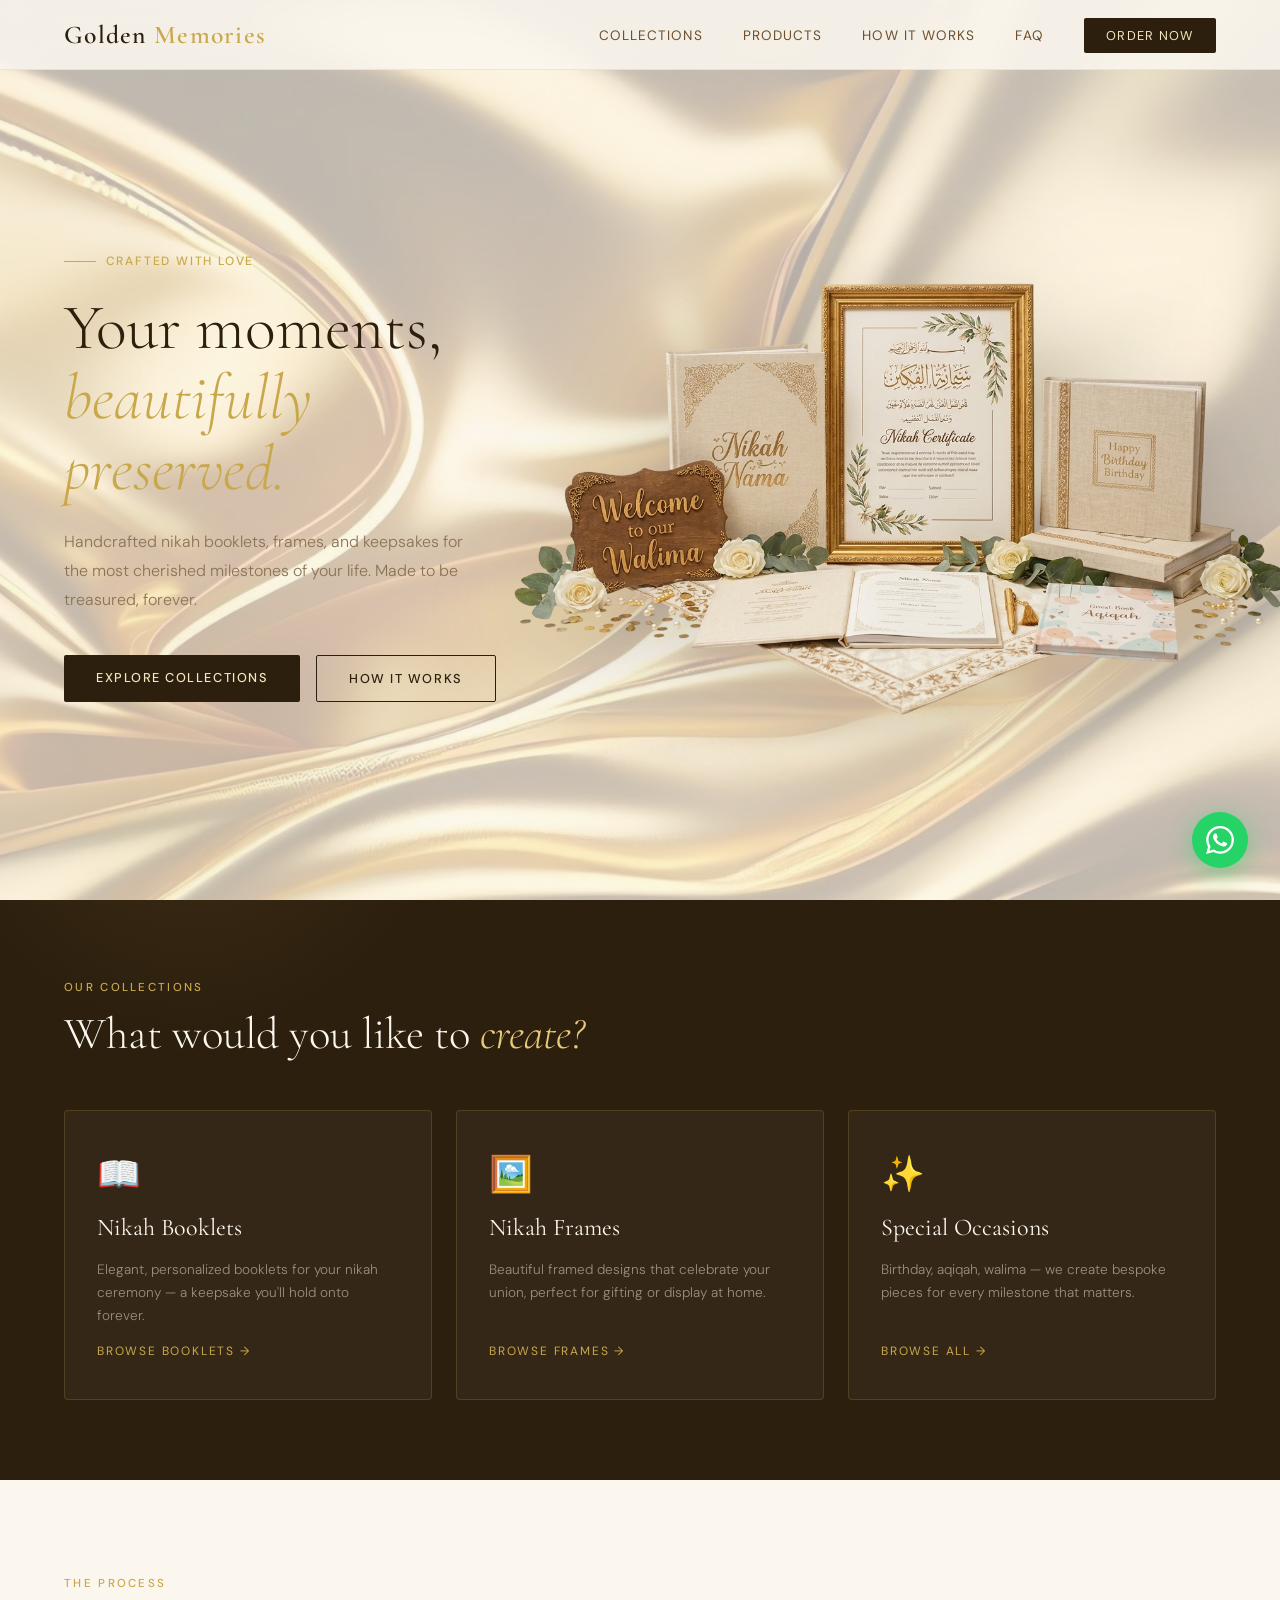
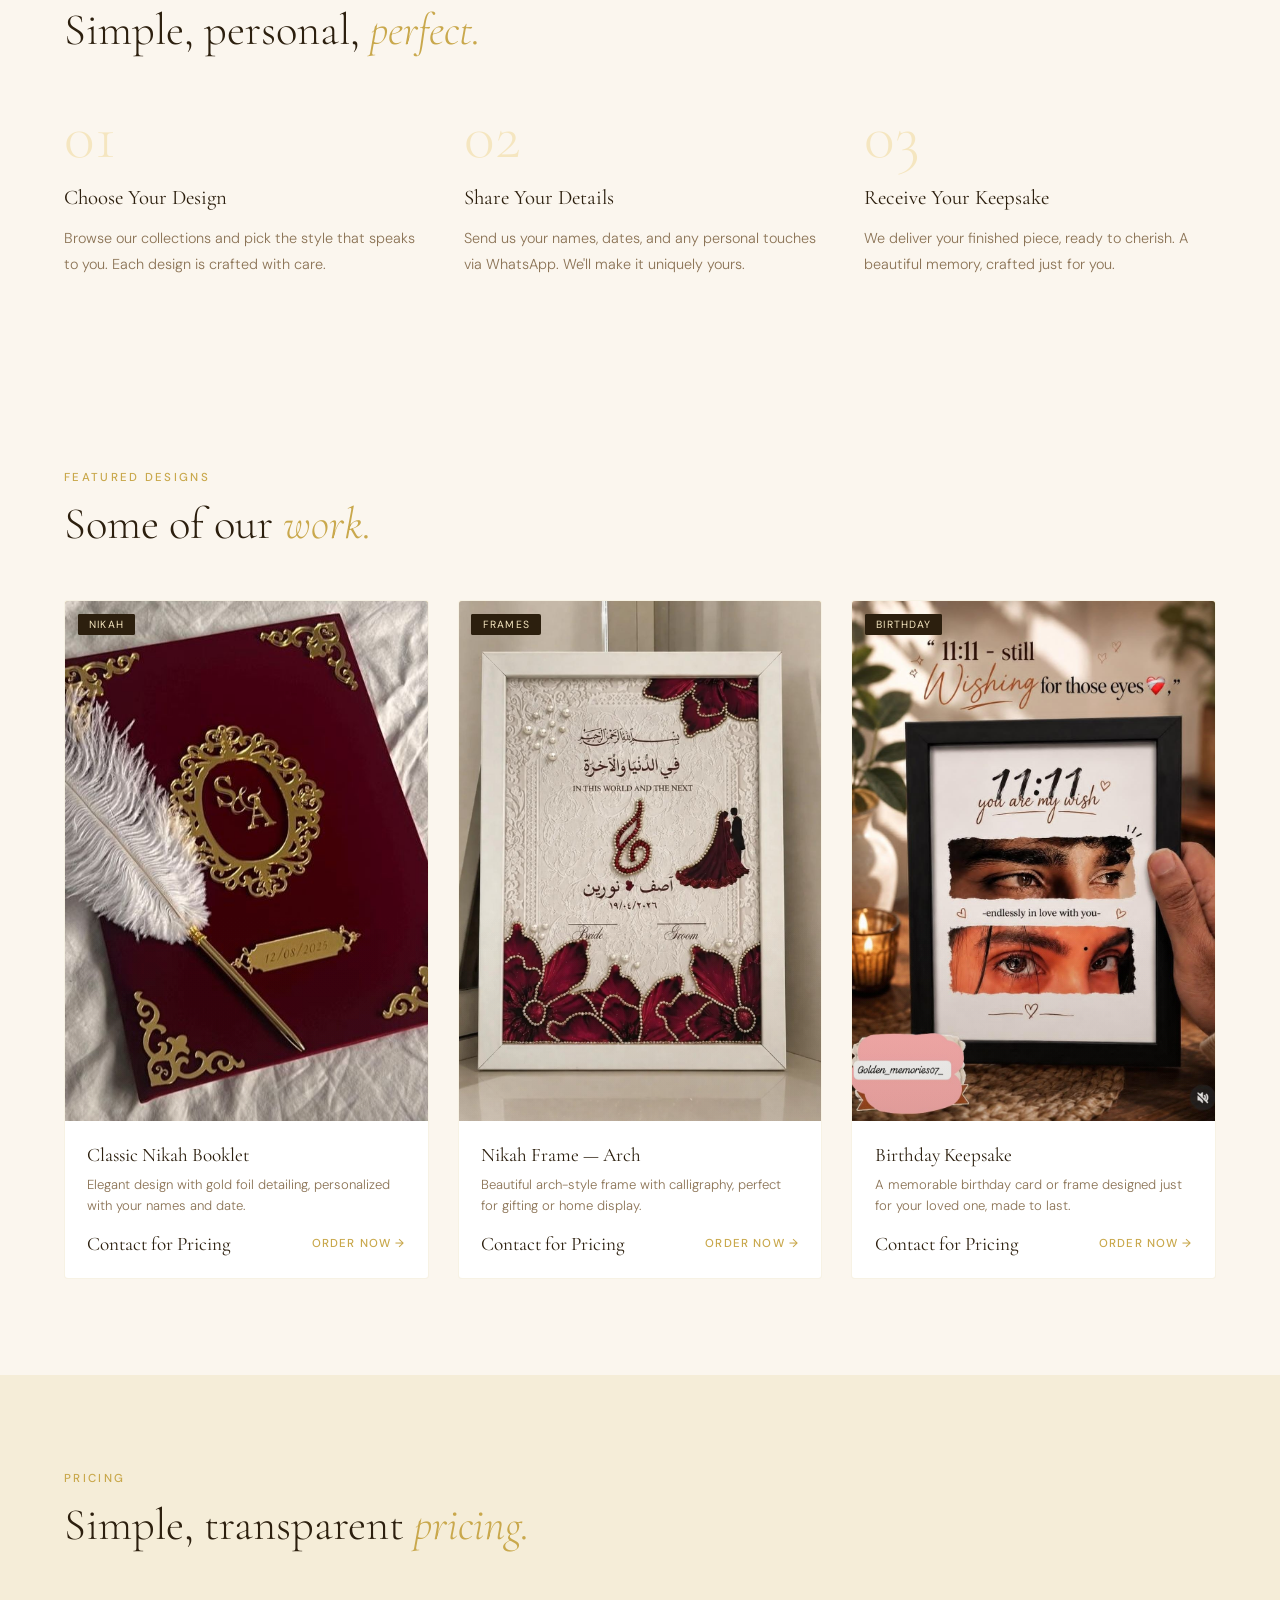
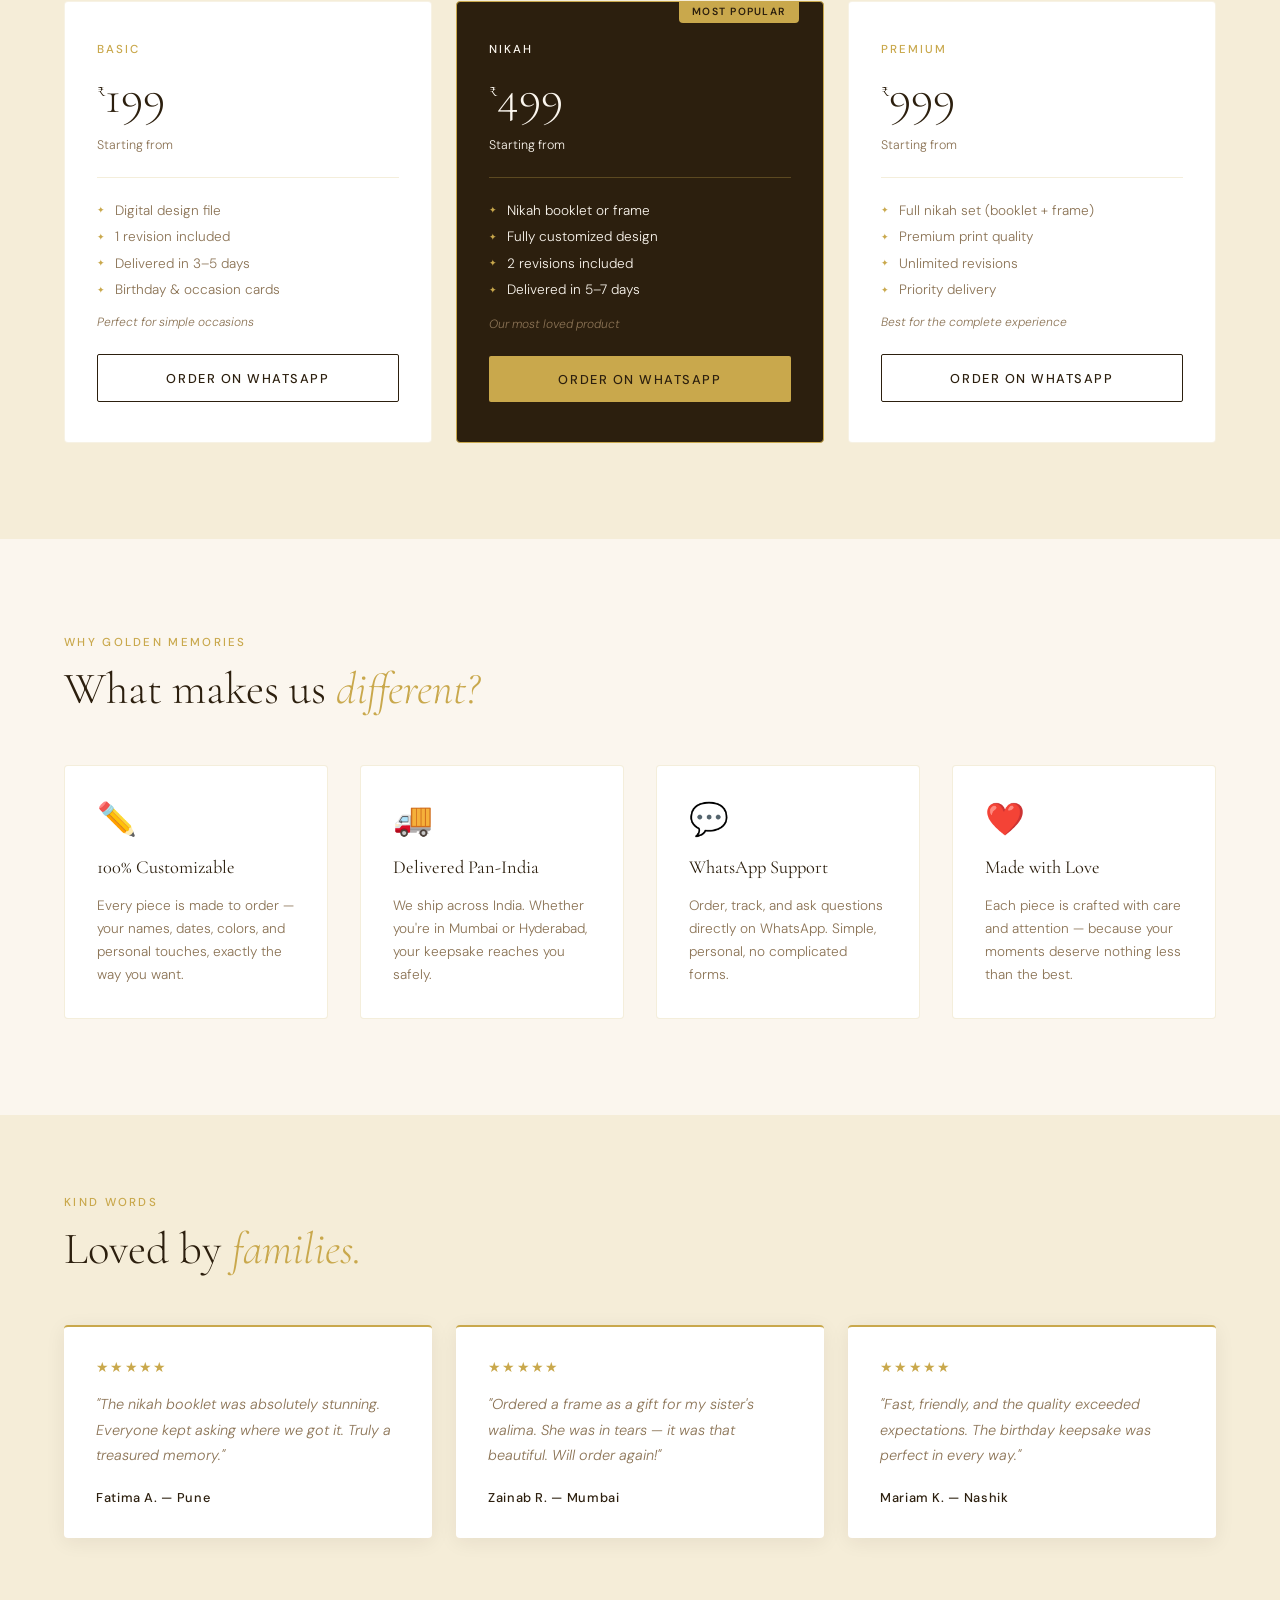
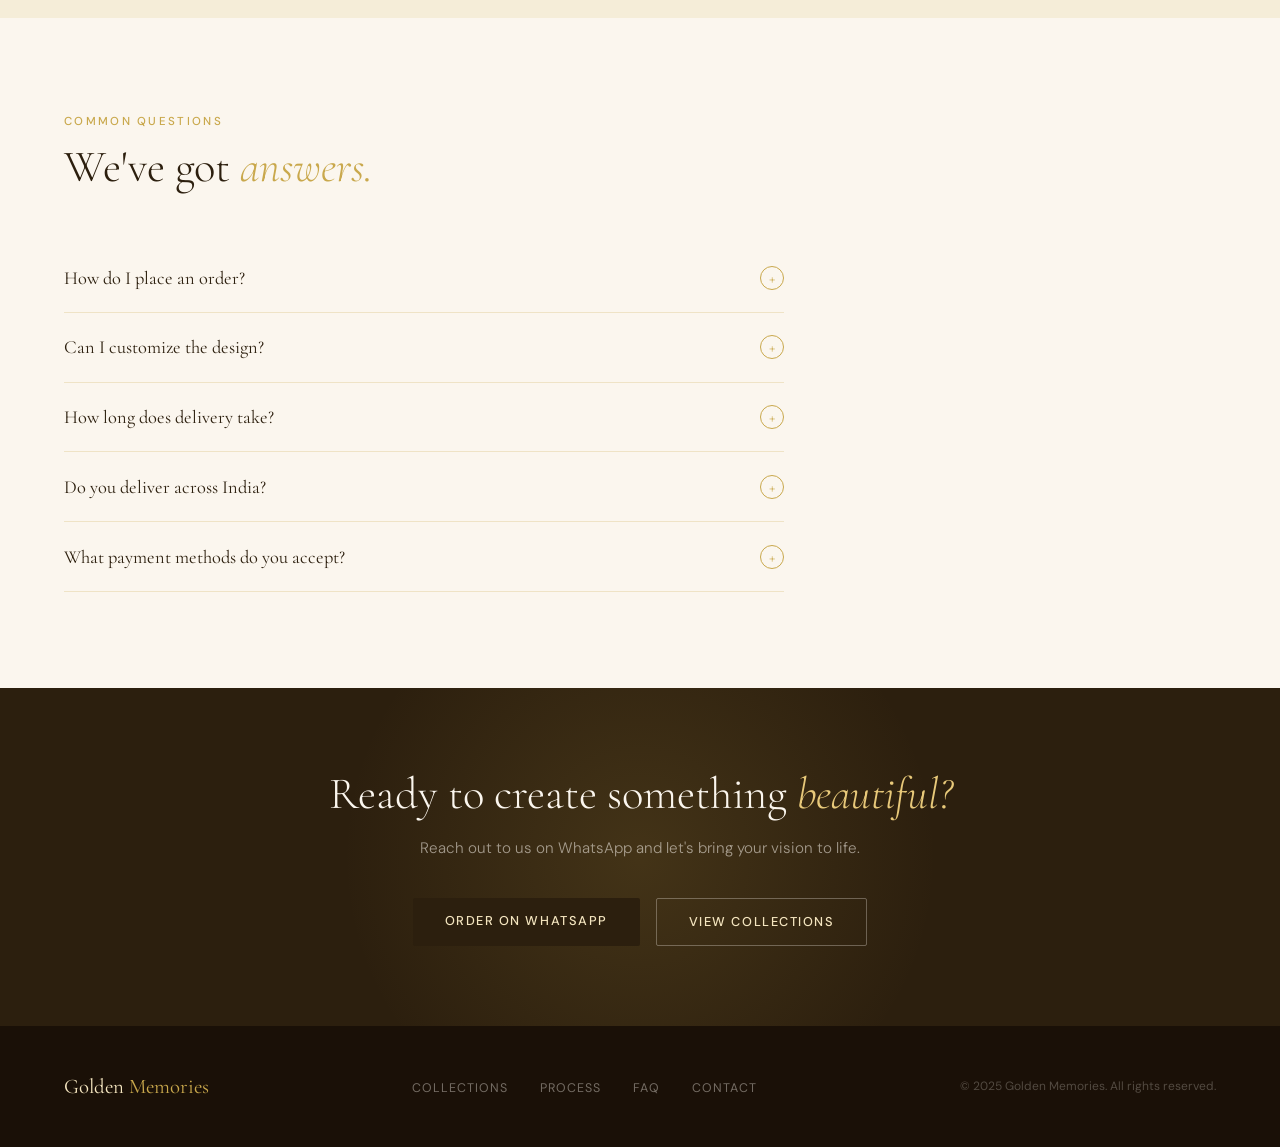
==== commit 33d0d4f2: "update" ====
--- a/index.html
+++ b/index.html
@@ -41,7 +41,7 @@
       </div>
     </div>
 <div class="hero-right">
-  <img src="hero1.png" alt="Golden Memories keepsake" class="hero-img" />
+  <img src="home2.png" alt="Golden Memories keepsake" class="hero-img" />
 </div>
   </section>
 
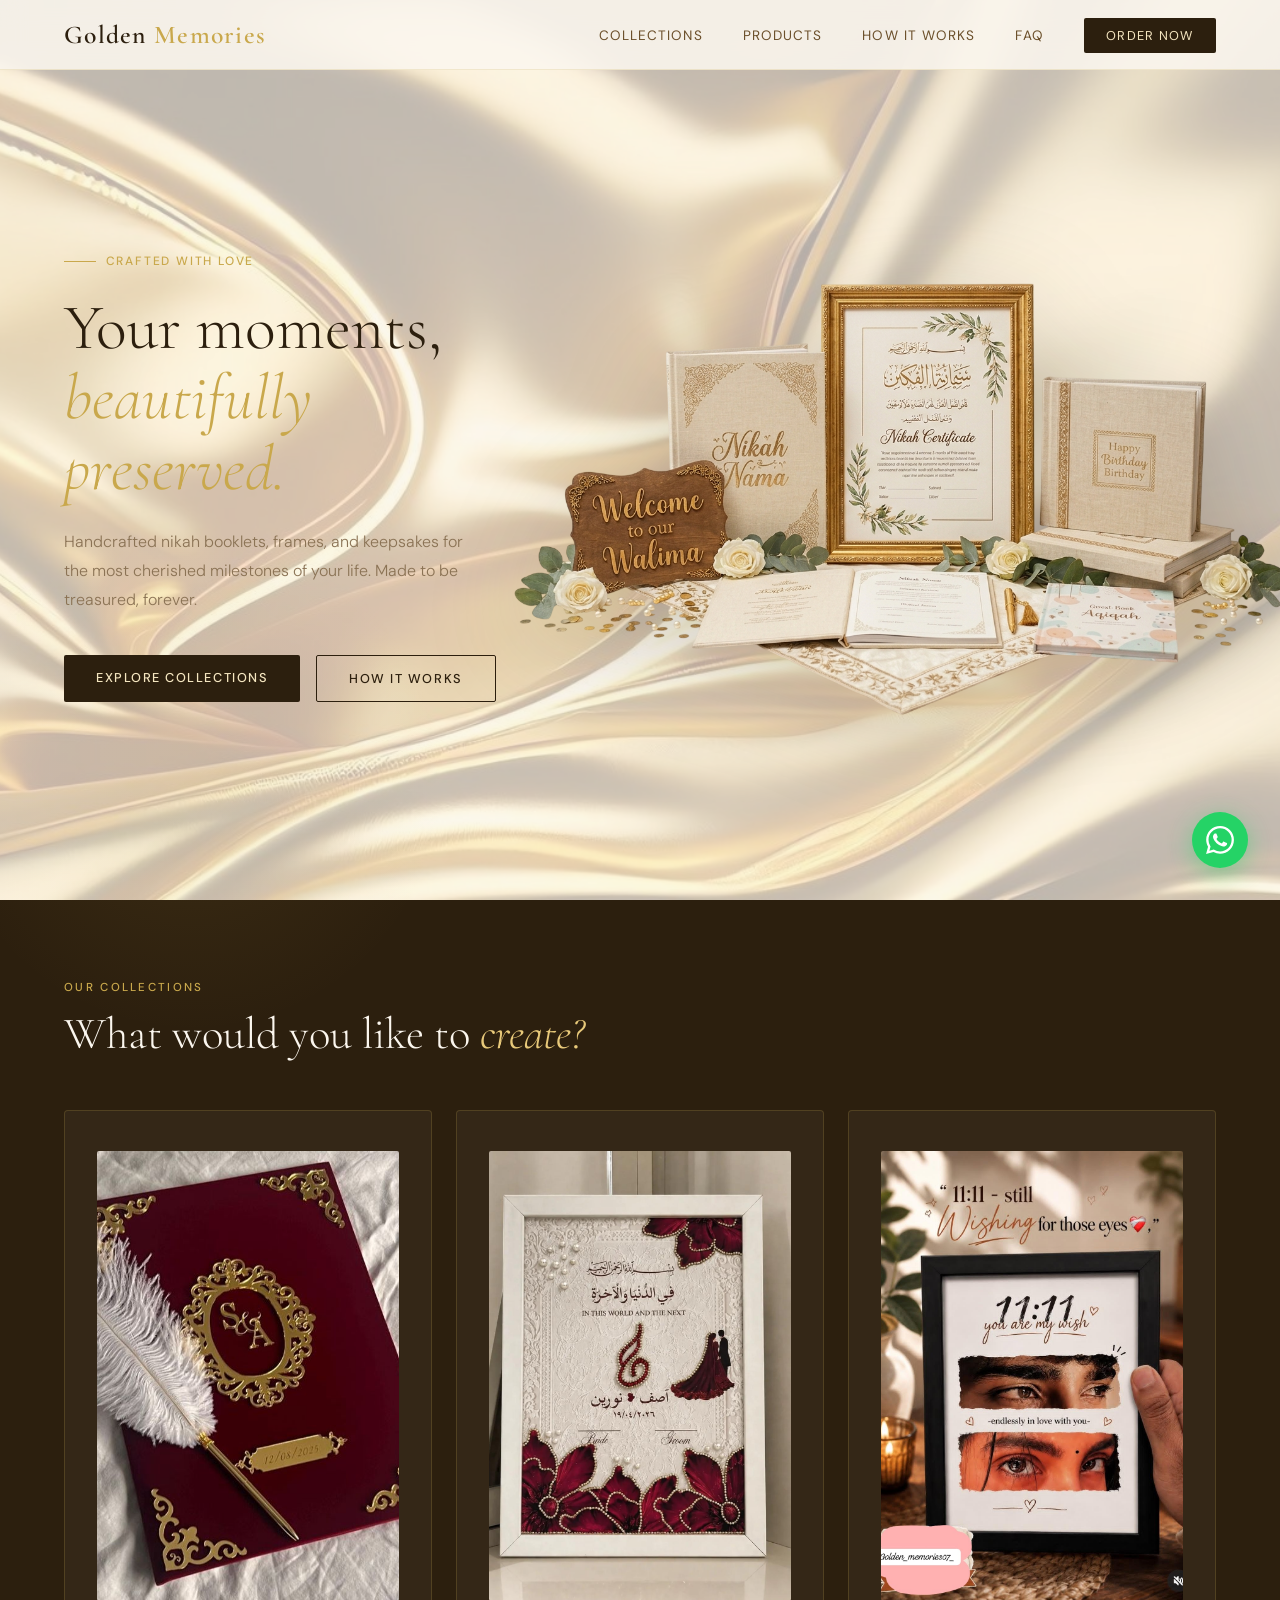
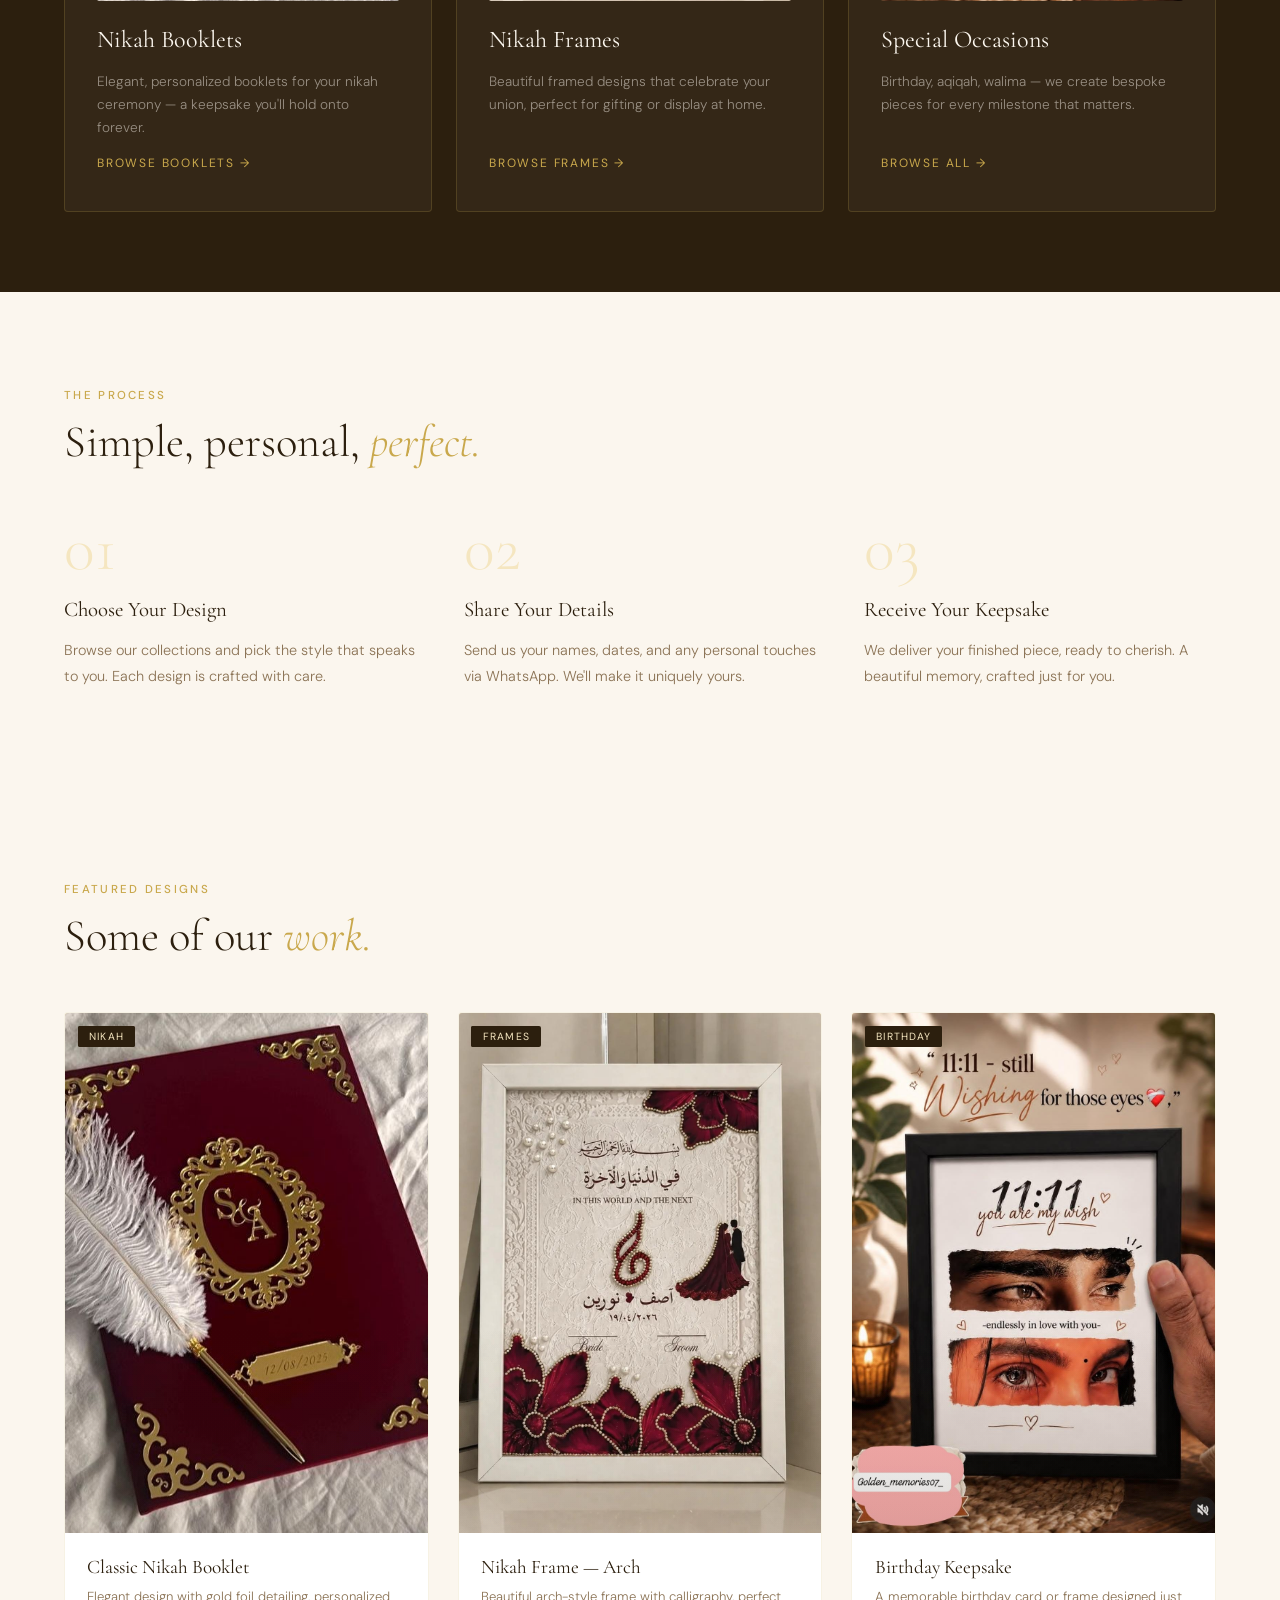
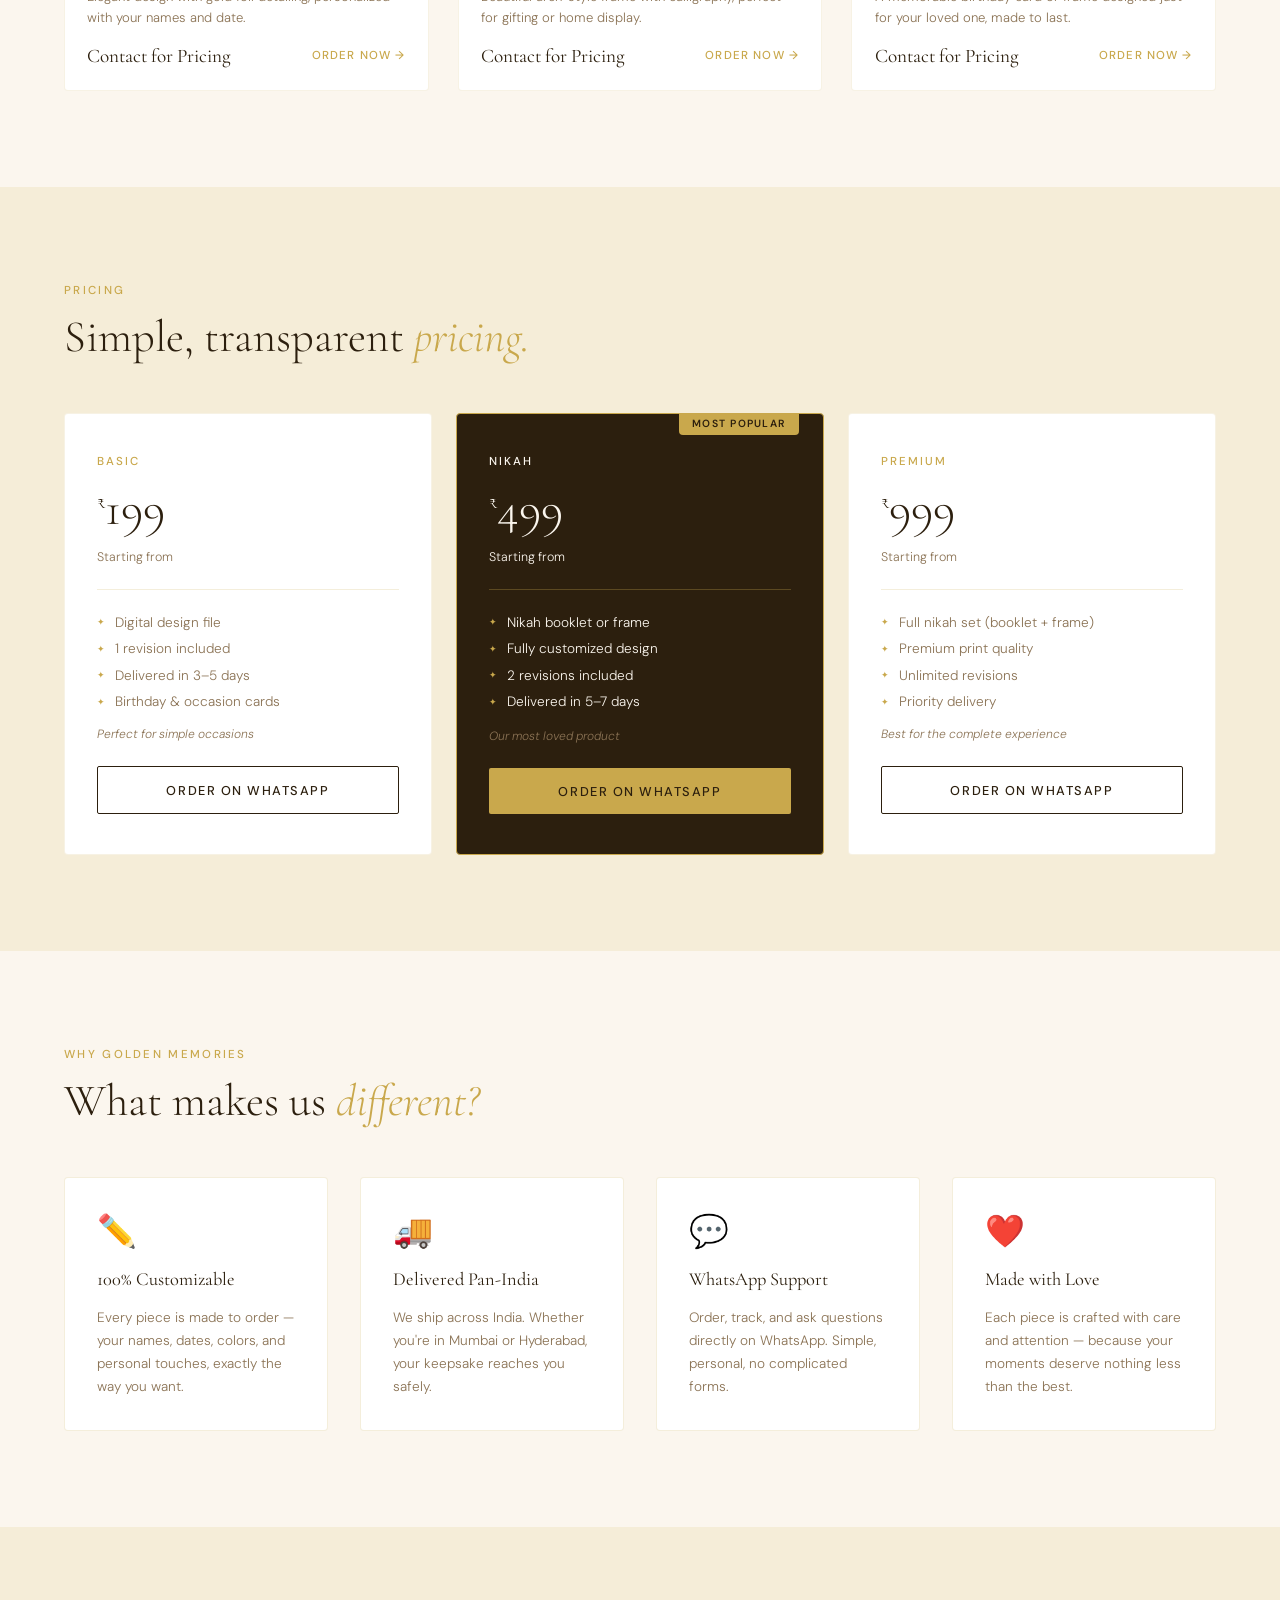
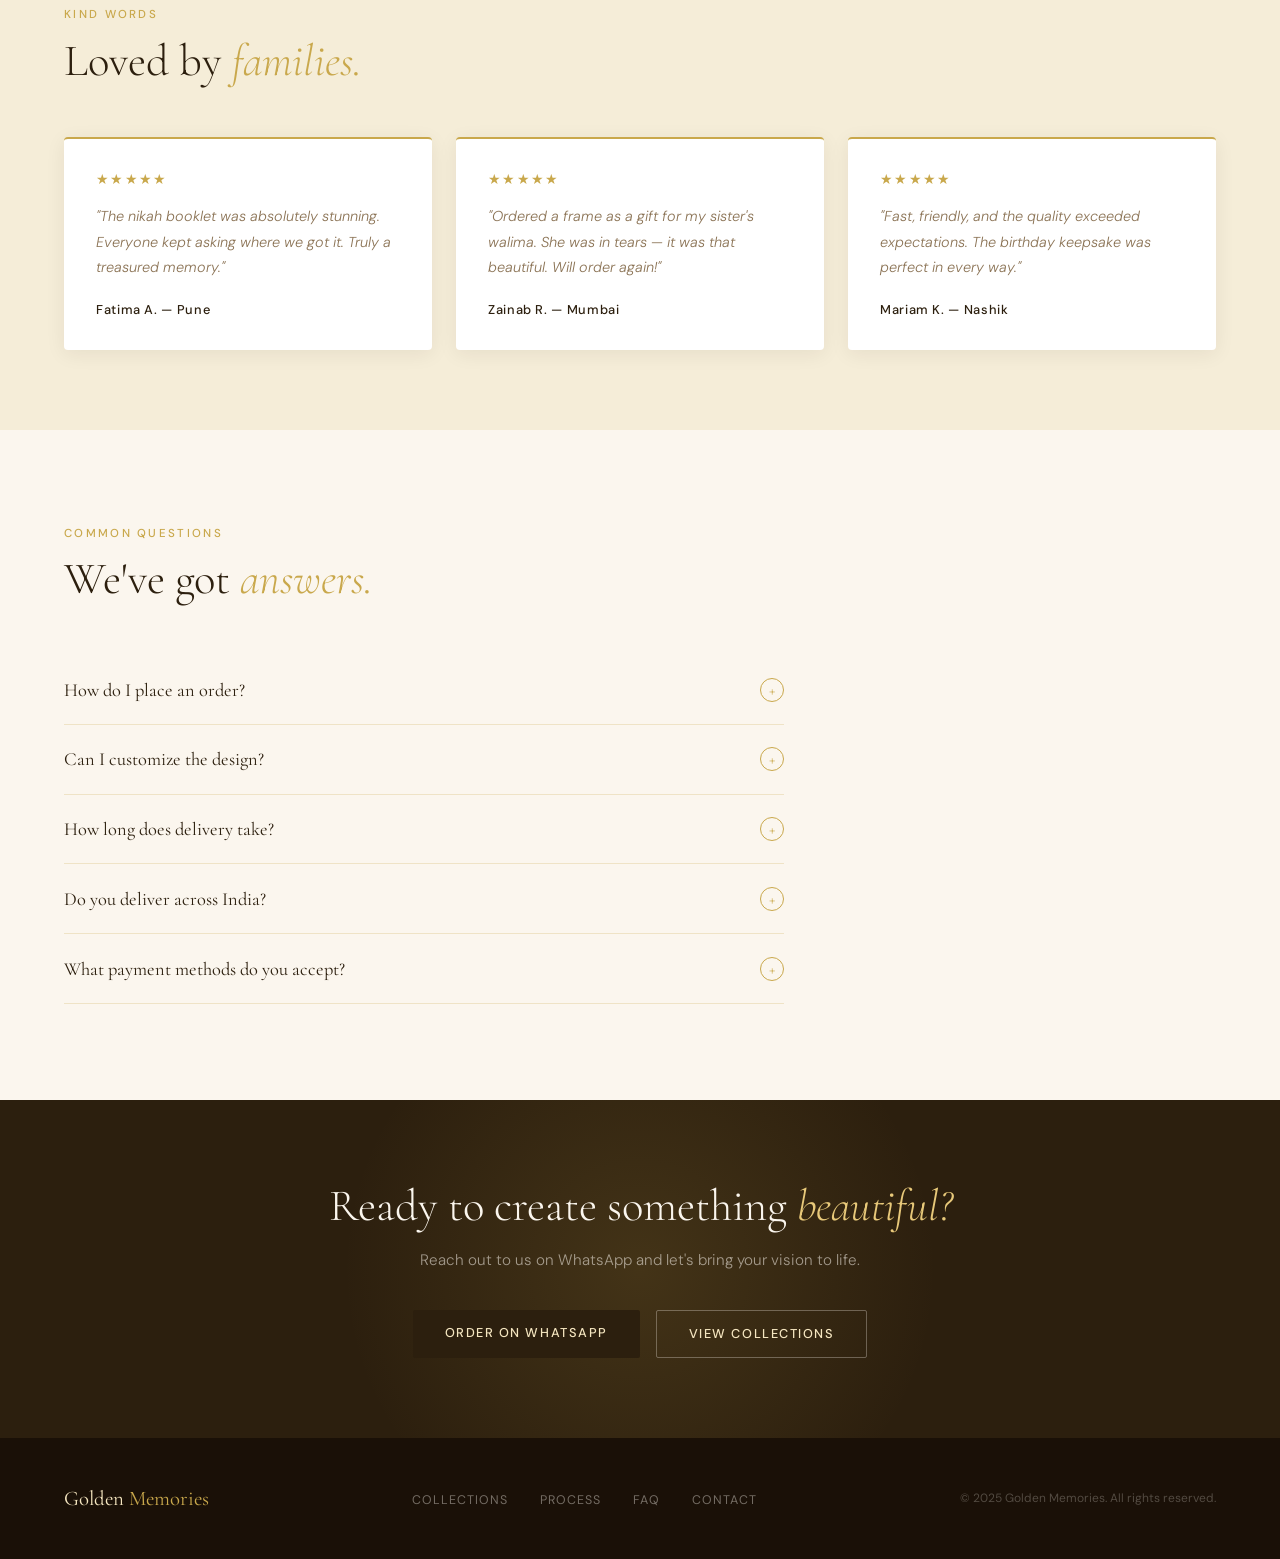
==== commit a588ad49: "update" ====
--- a/index.html
+++ b/index.html
@@ -51,26 +51,32 @@
       <div class="section-label">Our Collections</div>
       <h2 class="section-title">What would you like to <em>create?</em></h2>
     </div>
-    <div class="cat-grid reveal">
-      <a class="cat-card" href="#">
-        <div class="cat-icon">📖</div>
-        <div class="cat-name">Nikah Booklets</div>
-        <div class="cat-desc">Elegant, personalized booklets for your nikah ceremony — a keepsake you'll hold onto forever.</div>
-        <div class="cat-arrow">Browse Booklets →</div>
-      </a>
-      <a class="cat-card" href="#">
-        <div class="cat-icon">🖼️</div>
-        <div class="cat-name">Nikah Frames</div>
-        <div class="cat-desc">Beautiful framed designs that celebrate your union, perfect for gifting or display at home.</div>
-        <div class="cat-arrow">Browse Frames →</div>
-      </a>
-      <a class="cat-card" href="#">
-        <div class="cat-icon">✨</div>
-        <div class="cat-name">Special Occasions</div>
-        <div class="cat-desc">Birthday, aqiqah, walima — we create bespoke pieces for every milestone that matters.</div>
-        <div class="cat-arrow">Browse All →</div>
-      </a>
-    </div>
+<div class="cat-grid reveal">
+  <a class="cat-card" href="#">
+    <div class="cat-card-img-wrap">
+      <img src="pd1.jpeg" alt="Nikah Booklets" class="cat-card-img" />
+    </div>
+    <div class="cat-name">Nikah Booklets</div>
+    <div class="cat-desc">Elegant, personalized booklets for your nikah ceremony — a keepsake you'll hold onto forever.</div>
+    <div class="cat-arrow">Browse Booklets →</div>
+  </a>
+  <a class="cat-card" href="#">
+    <div class="cat-card-img-wrap">
+      <img src="pd2.jpeg" alt="Nikah Frames" class="cat-card-img" />
+    </div>
+    <div class="cat-name">Nikah Frames</div>
+    <div class="cat-desc">Beautiful framed designs that celebrate your union, perfect for gifting or display at home.</div>
+    <div class="cat-arrow">Browse Frames →</div>
+  </a>
+  <a class="cat-card" href="#">
+    <div class="cat-card-img-wrap">
+      <img src="pd3.jpeg" alt="Special Occasions" class="cat-card-img" />
+    </div>
+    <div class="cat-name">Special Occasions</div>
+    <div class="cat-desc">Birthday, aqiqah, walima — we create bespoke pieces for every milestone that matters.</div>
+    <div class="cat-arrow">Browse All →</div>
+  </a>
+</div>
   </section>
 
 
--- a/style.css
+++ b/style.css
@@ -6,6 +6,28 @@
 }
 html { scroll-behavior: smooth; }
 body { font-family: 'DM Sans', sans-serif; background: var(--cream); color: var(--text); overflow-x: hidden; }
+
+
+.cat-card-img-wrap {
+  width: 100%;
+  height: 450px;
+  overflow: hidden;
+  border-radius: 2px;
+  margin-bottom: 0.5rem;
+}
+
+.cat-card-img {
+  width: 100%;
+  height: 100%;
+  object-fit: cover;
+  object-position: center top;
+  display: block;
+  transition: transform 0.4s;
+}
+
+.cat-card:hover .cat-card-img {
+  transform: scale(1.05);
+}
 
 /* ── NAVBAR ── */
 nav {
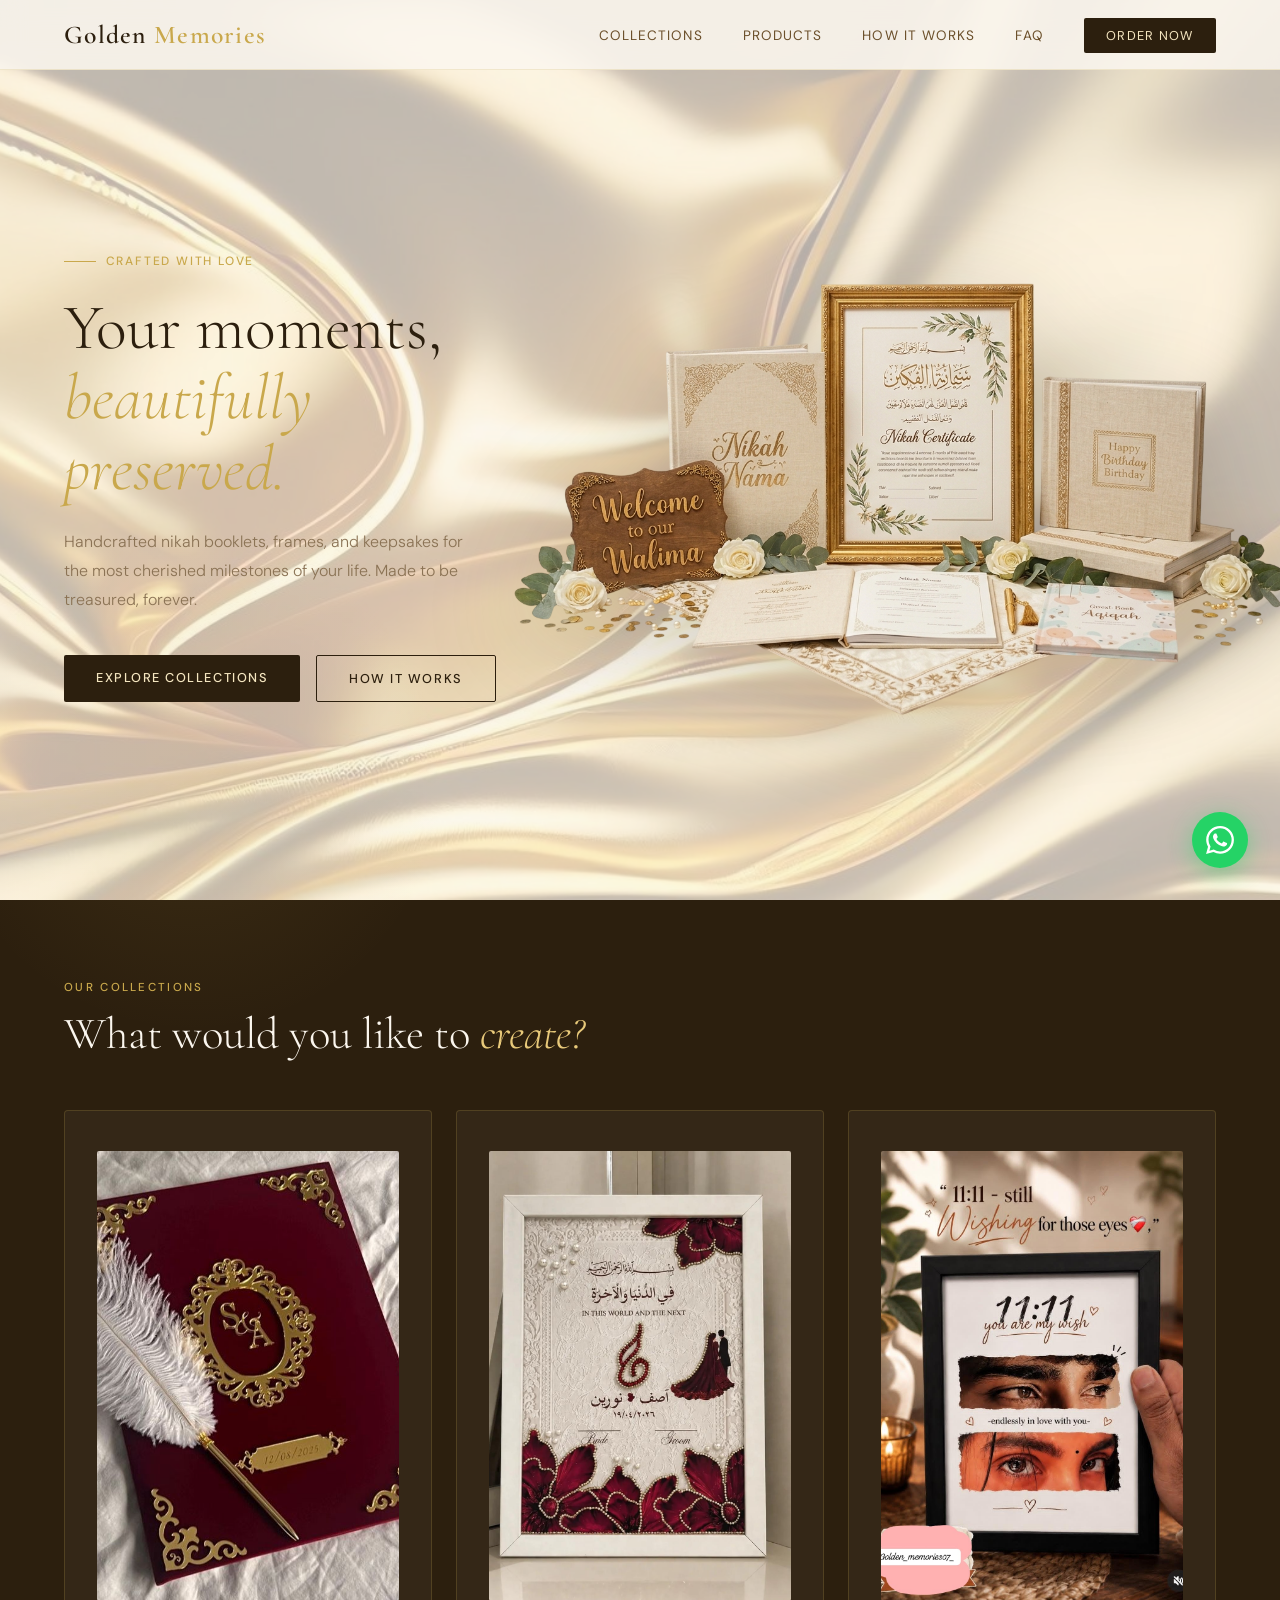
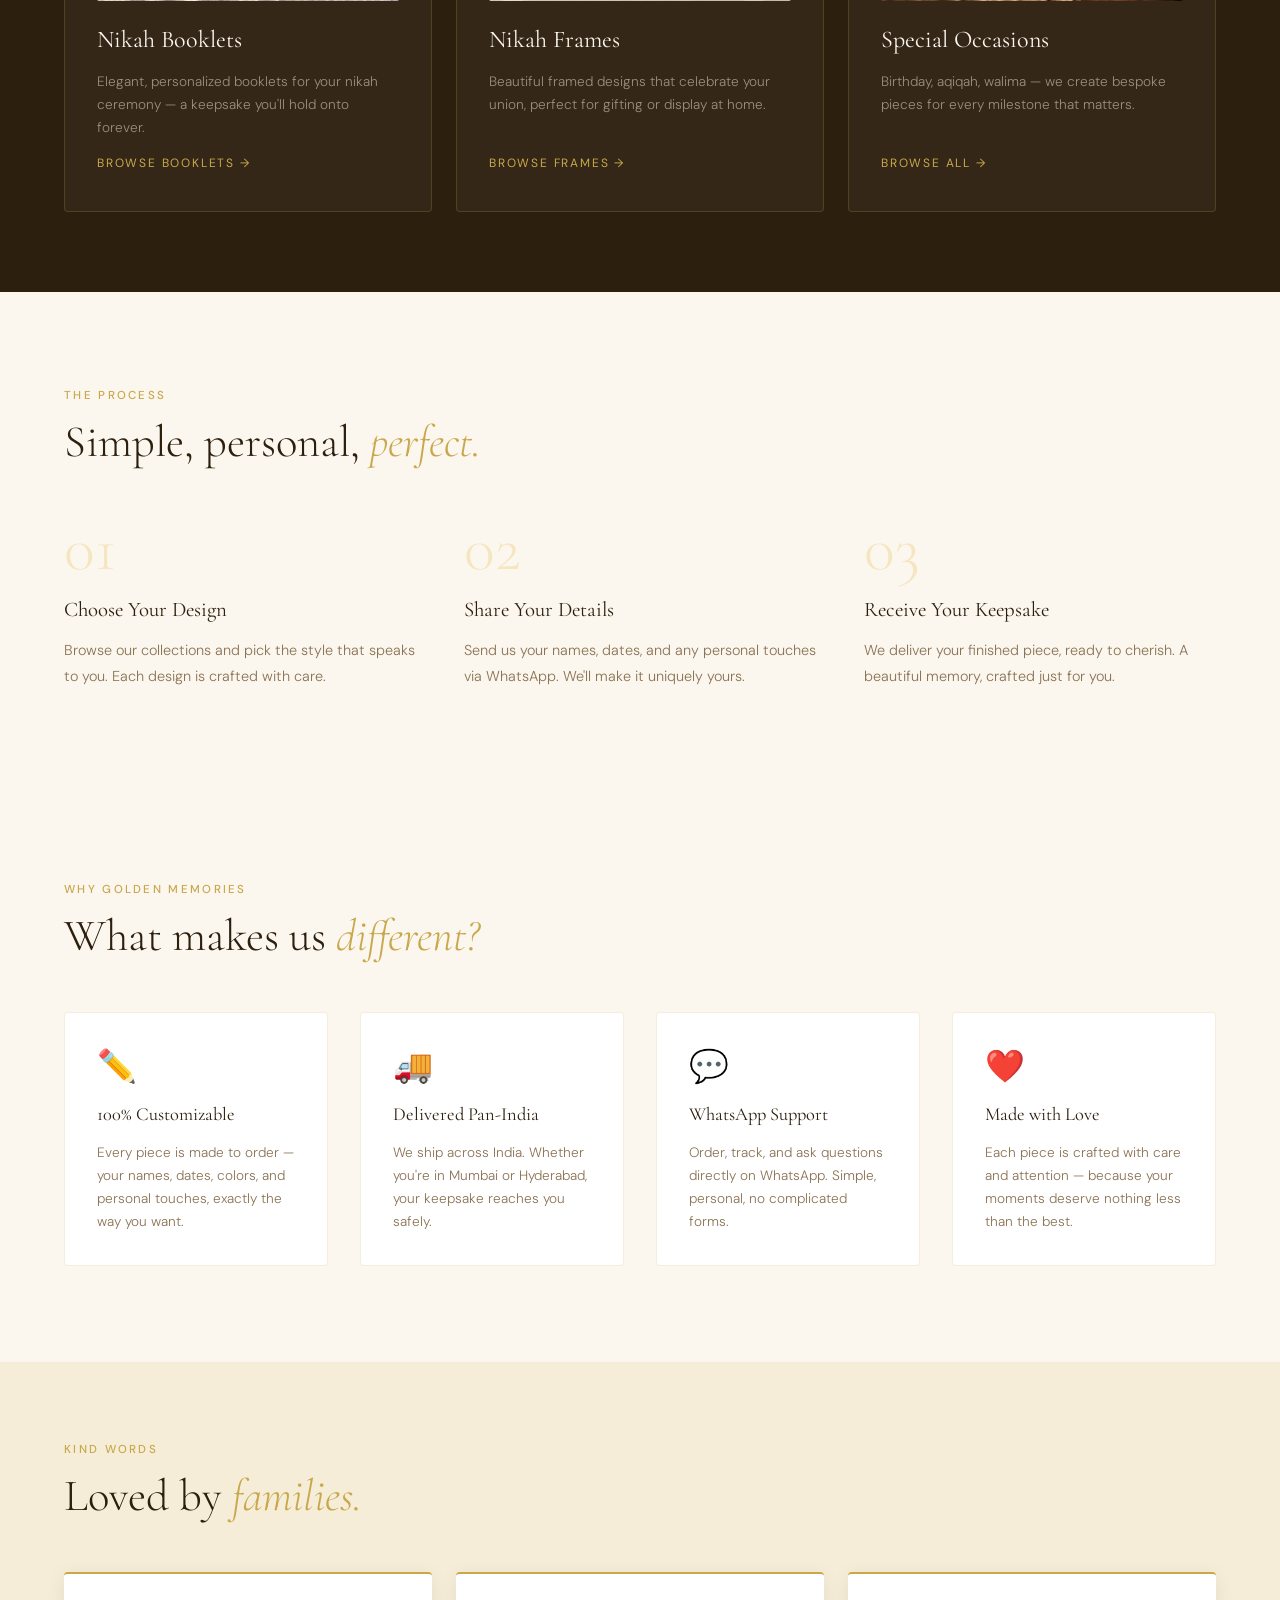
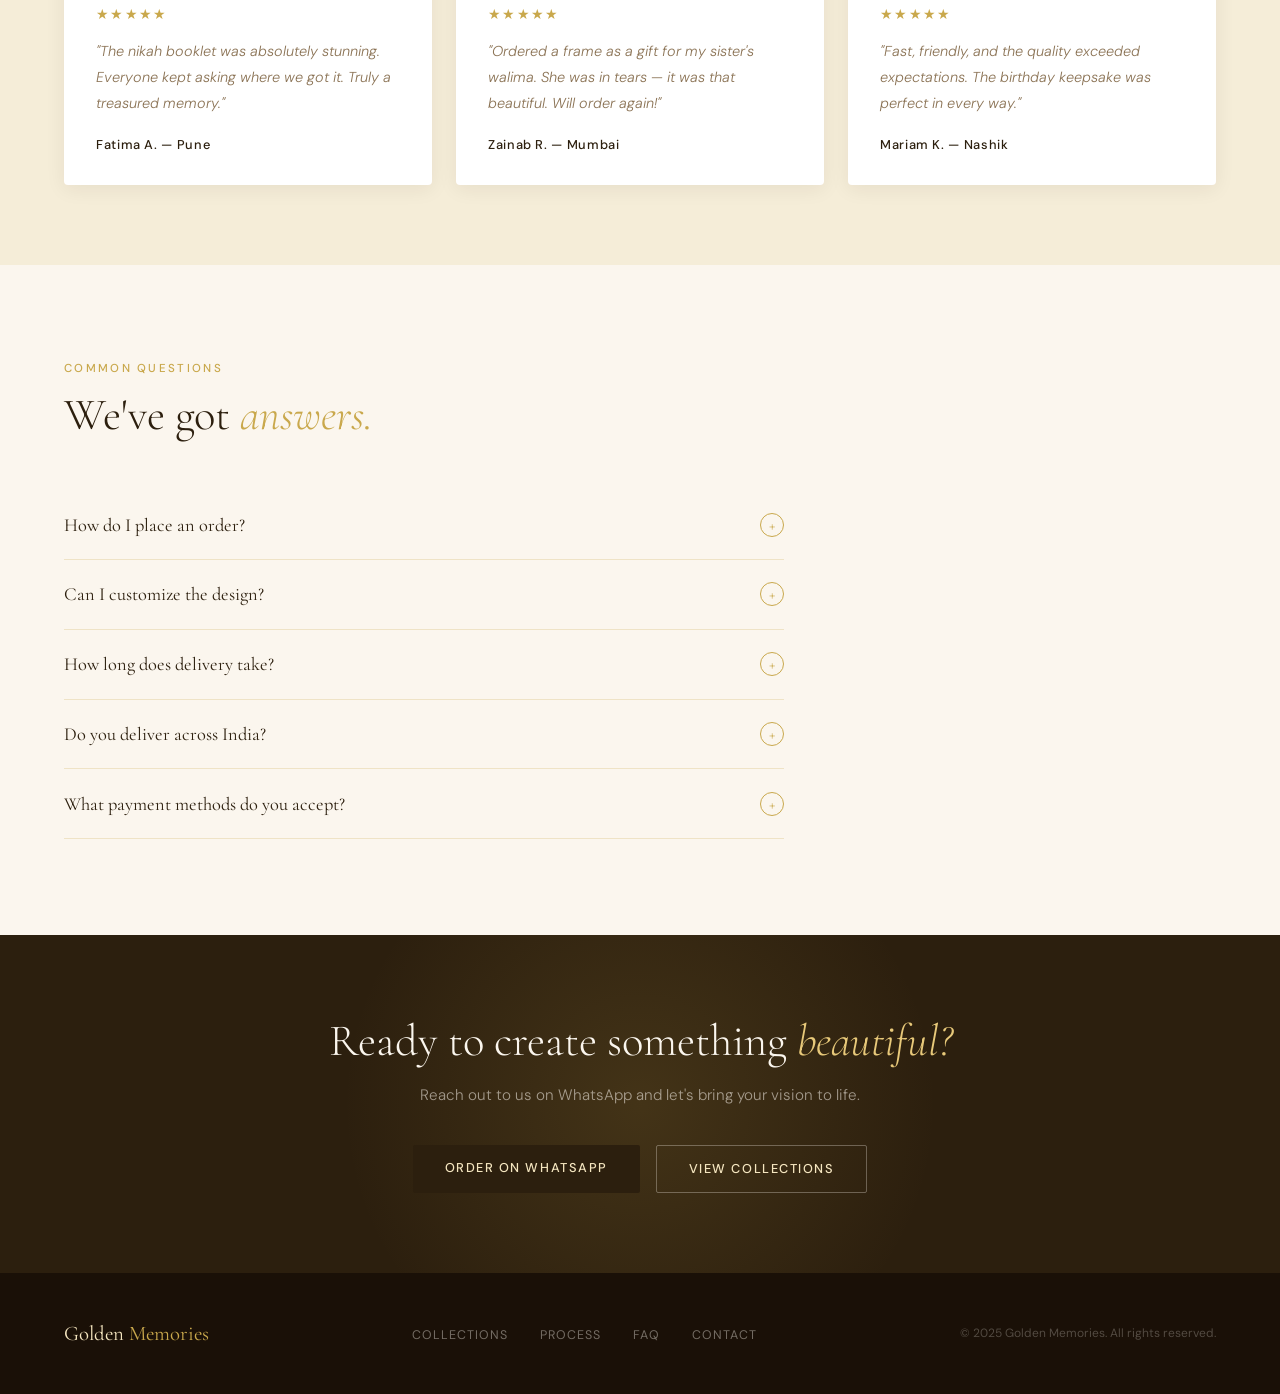
==== commit b66b3e6f: "updated category page for each category to show the correct products and added a link to the categor" ====
--- a/index.html
+++ b/index.html
@@ -52,7 +52,7 @@
       <h2 class="section-title">What would you like to <em>create?</em></h2>
     </div>
 <div class="cat-grid reveal">
-  <a class="cat-card" href="#">
+  <a class="cat-card" href="categories/nikahbooklets.html">
     <div class="cat-card-img-wrap">
       <img src="pd1.jpeg" alt="Nikah Booklets" class="cat-card-img" />
     </div>
@@ -60,7 +60,7 @@
     <div class="cat-desc">Elegant, personalized booklets for your nikah ceremony — a keepsake you'll hold onto forever.</div>
     <div class="cat-arrow">Browse Booklets →</div>
   </a>
-  <a class="cat-card" href="#">
+  <a class="cat-card" href="categories/nikahframes.html">
     <div class="cat-card-img-wrap">
       <img src="pd2.jpeg" alt="Nikah Frames" class="cat-card-img" />
     </div>
@@ -68,7 +68,7 @@
     <div class="cat-desc">Beautiful framed designs that celebrate your union, perfect for gifting or display at home.</div>
     <div class="cat-arrow">Browse Frames →</div>
   </a>
-  <a class="cat-card" href="#">
+  <a class="cat-card" href="categories/specialoccasions.html">
     <div class="cat-card-img-wrap">
       <img src="pd3.jpeg" alt="Special Occasions" class="cat-card-img" />
     </div>
@@ -107,119 +107,6 @@
   </section>
 
 
-  <!-- PRODUCTS -->
-  <section class="products" id="products">
-    <div class="reveal">
-      <div class="section-label">Featured Designs</div>
-      <h2 class="section-title">Some of our <em>work.</em></h2>
-    </div>
-    <div class="products-grid reveal">
-      <div class="product-card">
-        <div class="product-img">
-          <span class="product-tag">Nikah</span>
-          <div class="product-img">
-  <span class="product-tag">Nikah</span>
-  <img src="pd1.jpeg" alt="Classic Nikah Booklet" class="product-card-img" />
-</div>
-        </div>
-        <div class="product-info">
-          <div class="product-name">Classic Nikah Booklet</div>
-          <div class="product-desc">Elegant design with gold foil detailing, personalized with your names and date.</div>
-          <div class="product-footer">
-            <div class="product-price">Contact for Pricing</div>
-            <a href="#contact" class="product-btn">Order Now →</a>
-          </div>
-        </div>
-      </div>
-      <div class="product-card">
-        <div class="product-img">
-          <span class="product-tag">Frame</span>
-          <div class="product-img">
-  <span class="product-tag">Frames</span>
-  <img src="pd2.jpeg" alt="Classic Nikah Frames" class="product-card-img" />
-</div>
-        </div>
-        <div class="product-info">
-          <div class="product-name">Nikah Frame — Arch</div>
-          <div class="product-desc">Beautiful arch-style frame with calligraphy, perfect for gifting or home display.</div>
-          <div class="product-footer">
-            <div class="product-price">Contact for Pricing</div>
-            <a href="#contact" class="product-btn">Order Now →</a>
-          </div>
-        </div>
-      </div>
-      <div class="product-card">
-        <div class="product-img">
-          <span class="product-tag">Birthday</span>
-          <div class="product-img">
-  <span class="product-tag">Birthday</span>
-  <img src="pd3.jpeg" alt="Birthday Keepsake" class="product-card-img" />
-</div>
-        </div>
-        <div class="product-info">
-          <div class="product-name">Birthday Keepsake</div>
-          <div class="product-desc">A memorable birthday card or frame designed just for your loved one, made to last.</div>
-          <div class="product-footer">
-            <div class="product-price">Contact for Pricing</div>
-            <a href="#contact" class="product-btn">Order Now →</a>
-          </div>
-        </div>
-      </div>
-    </div>
-  </section>
-
-  <!-- PRICING -->
-  <section class="pricing">
-    <div class="reveal">
-      <div class="section-label">Pricing</div>
-      <h2 class="section-title">Simple, transparent <em>pricing.</em></h2>
-    </div>
-    <div class="pricing-grid reveal">
-      <div class="price-card">
-        <div class="price-category">Basic</div>
-        <div class="price-amount"><span>₹</span>199</div>
-        <div class="price-label">Starting from</div>
-        <hr class="price-divider"/>
-        <div class="price-items">
-          <div class="price-item">Digital design file</div>
-          <div class="price-item">1 revision included</div>
-          <div class="price-item">Delivered in 3–5 days</div>
-          <div class="price-item">Birthday &amp; occasion cards</div>
-        </div>
-        <div class="price-note">Perfect for simple occasions</div>
-        <a href="#contact" class="btn-outline price-cta">Order on WhatsApp</a>
-      </div>
-      <div class="price-card featured">
-        <div class="featured-badge">Most Popular</div>
-        <div class="price-category">Nikah</div>
-        <div class="price-amount"><span>₹</span>499</div>
-        <div class="price-label">Starting from</div>
-        <hr class="price-divider"/>
-        <div class="price-items">
-          <div class="price-item">Nikah booklet or frame</div>
-          <div class="price-item">Fully customized design</div>
-          <div class="price-item">2 revisions included</div>
-          <div class="price-item">Delivered in 5–7 days</div>
-        </div>
-        <div class="price-note">Our most loved product</div>
-        <a href="#contact" class="btn-primary price-cta">Order on WhatsApp</a>
-      </div>
-      <div class="price-card">
-        <div class="price-category">Premium</div>
-        <div class="price-amount"><span>₹</span>999</div>
-        <div class="price-label">Starting from</div>
-        <hr class="price-divider"/>
-        <div class="price-items">
-          <div class="price-item">Full nikah set (booklet + frame)</div>
-          <div class="price-item">Premium print quality</div>
-          <div class="price-item">Unlimited revisions</div>
-          <div class="price-item">Priority delivery</div>
-        </div>
-        <div class="price-note">Best for the complete experience</div>
-        <a href="#contact" class="btn-outline price-cta">Order on WhatsApp</a>
-      </div>
-    </div>
-  </section>
 
     <!-- WHY CHOOSE US -->
   <section class="why">
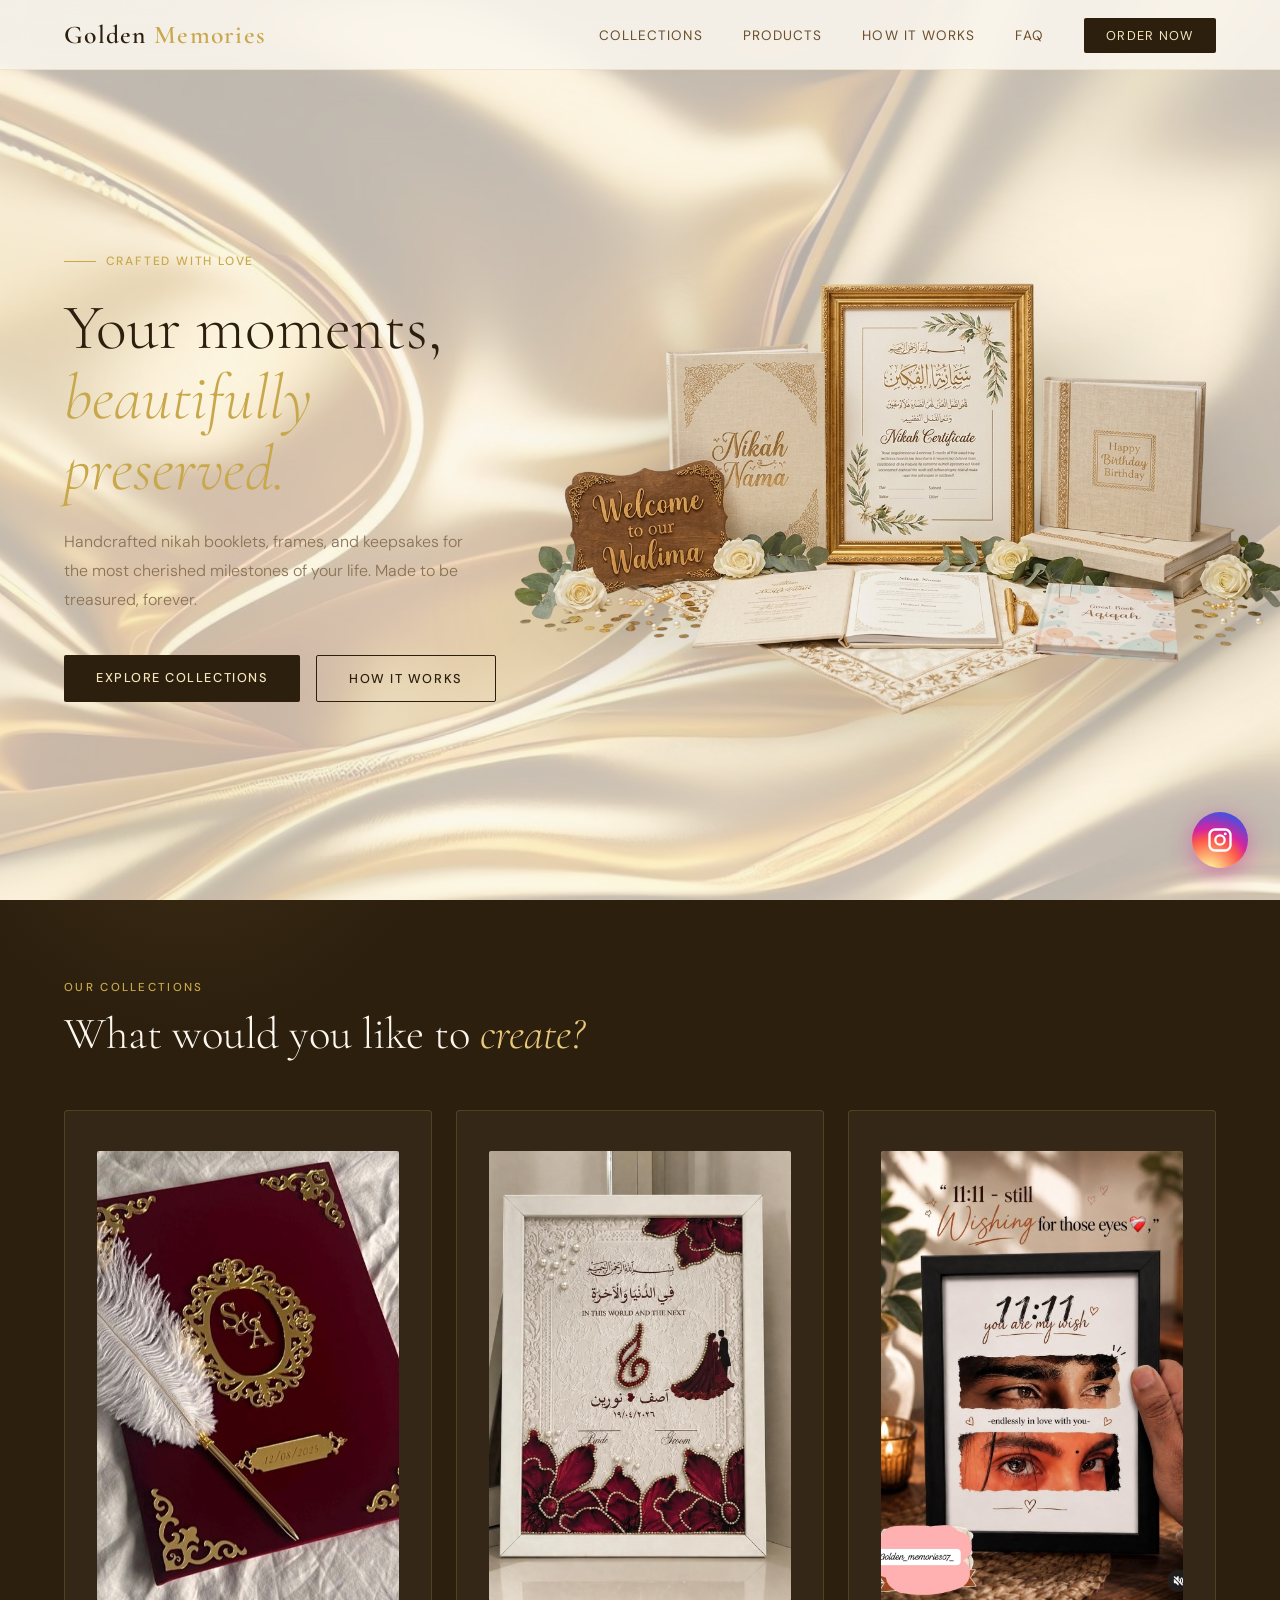
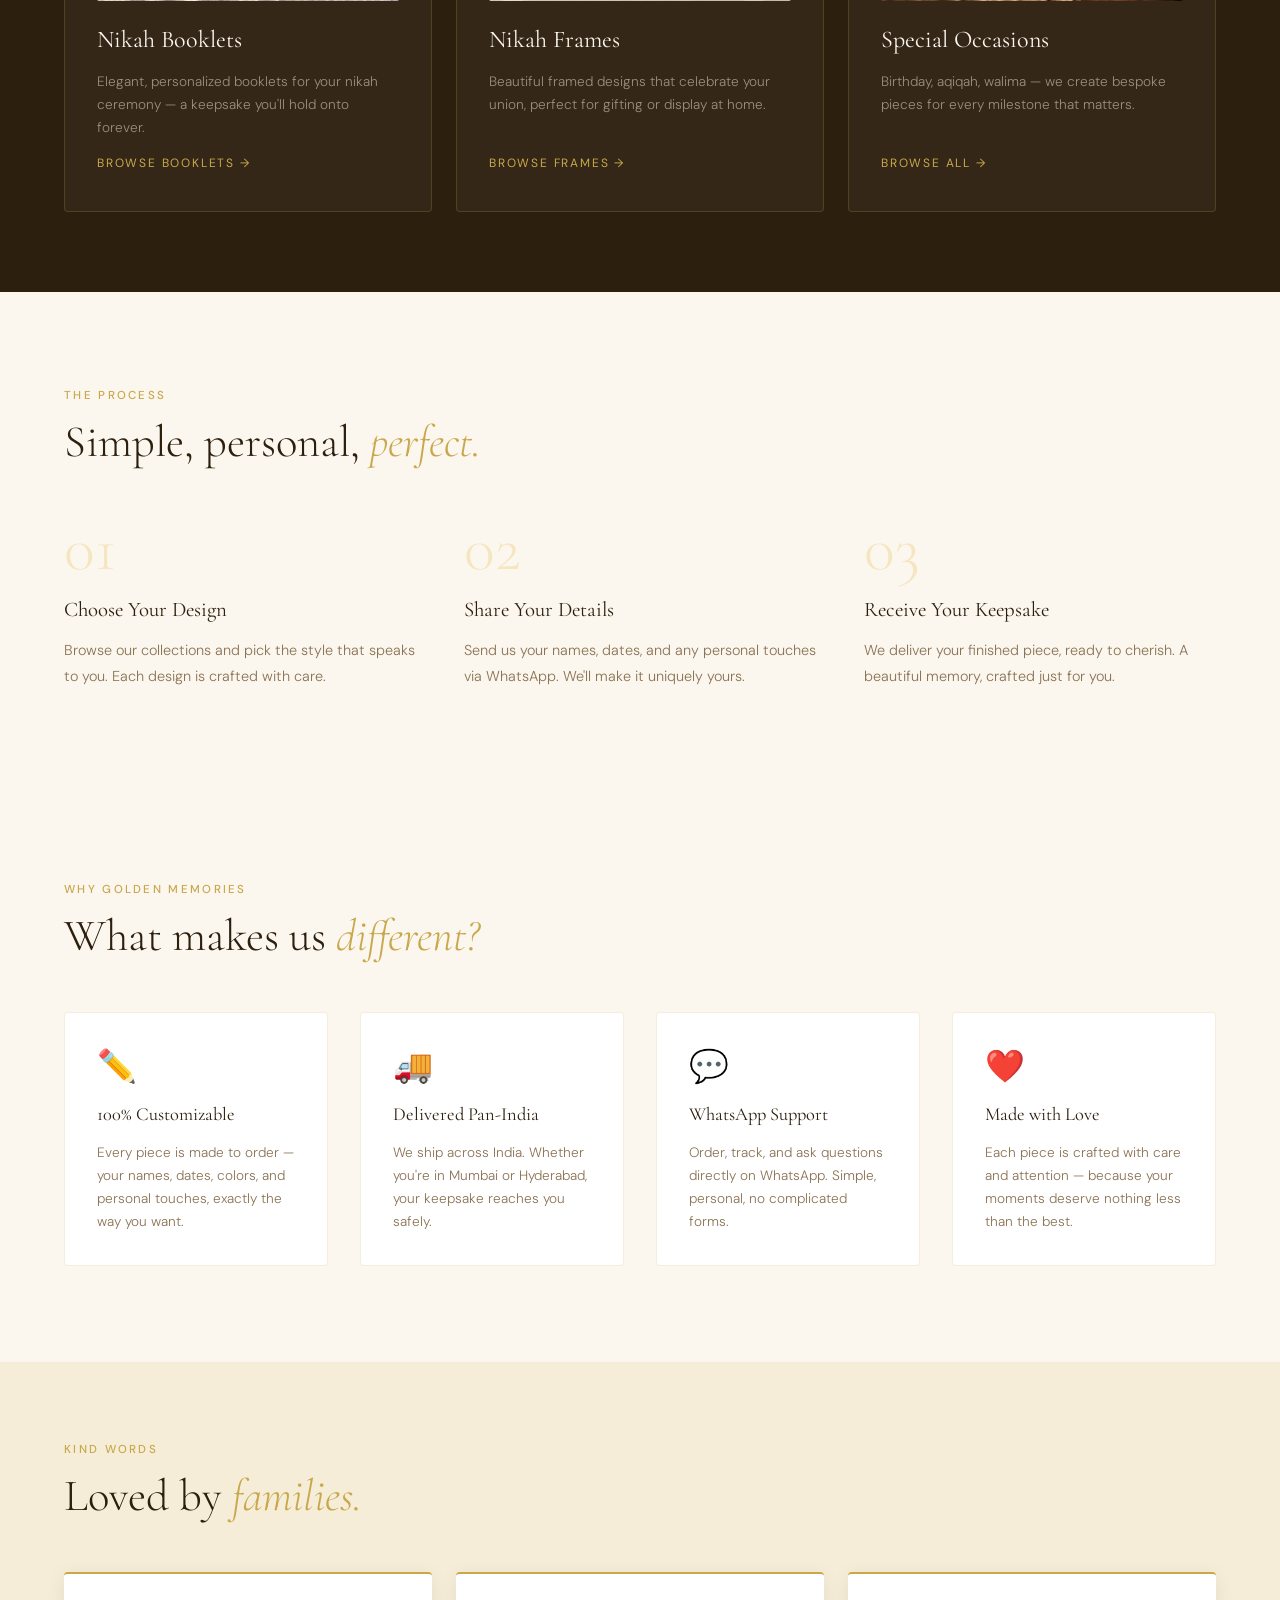
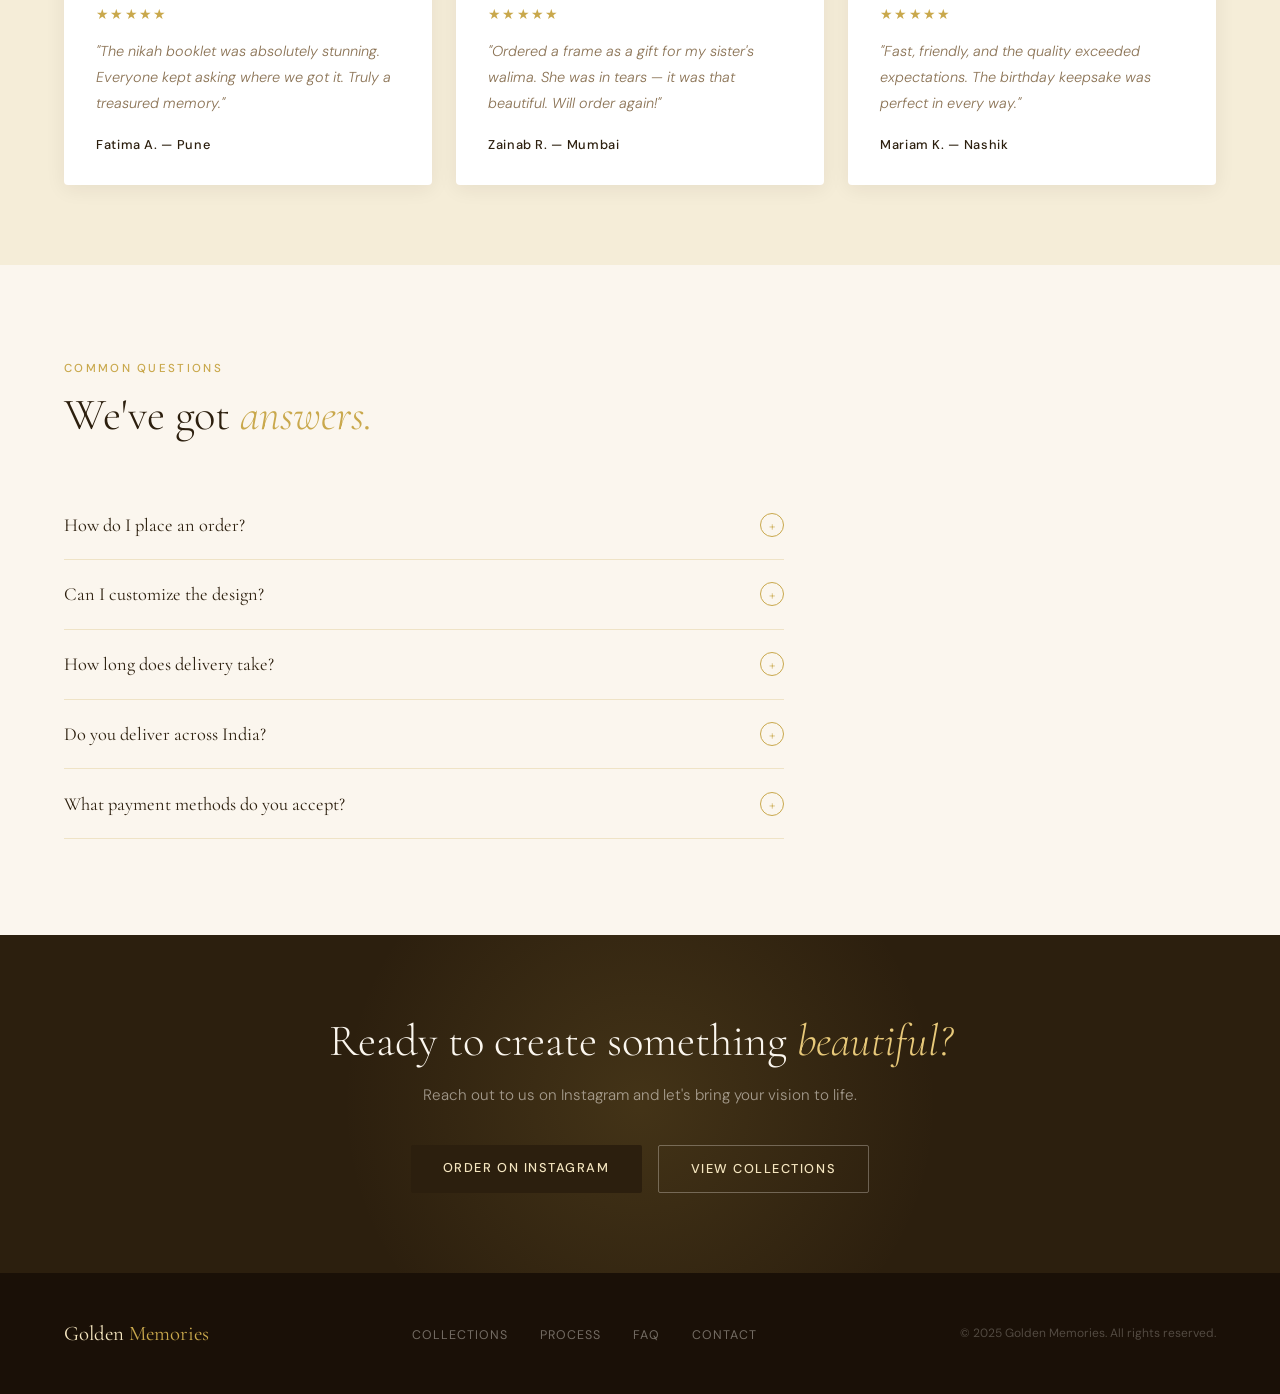
==== commit 849bf457: "added cms thingy also changed insta link and colors in css" ====
--- a/index.html
+++ b/index.html
@@ -199,9 +199,9 @@
   <section class="cta-banner" id="contact">
     <div class="reveal">
       <h2 class="section-title">Ready to create something <em>beautiful?</em></h2>
-      <p>Reach out to us on WhatsApp and let's bring your vision to life.</p>
+      <p>Reach out to us on Instagram and let's bring your vision to life.</p>
       <div class="cta-btn-group">
-        <a href="https://wa.me/917400116117" class="btn-primary" target="_blank">Order on WhatsApp</a>
+        <a href="https://www.instagram.com/golden_memories07_" class="btn-primary" target="_blank">Order on Instagram</a>
         <a href="#categories" class="btn-outline" style="color:var(--gold-pale);border-color:rgba(251,246,238,0.3)">View Collections</a>
       </div>
     </div>
@@ -219,10 +219,11 @@
     <div class="footer-copy">© 2025 Golden Memories. All rights reserved.</div>
   </footer>
 
-  <a href="https://wa.me/917400116117" class="wa-float" target="_blank" aria-label="Order on WhatsApp">
-    <svg viewBox="0 0 24 24" xmlns="http://www.w3.org/2000/svg"><path d="M17.472 14.382c-.297-.149-1.758-.867-2.03-.967-.273-.099-.471-.148-.67.15-.197.297-.767.966-.94 1.164-.173.199-.347.223-.644.075-.297-.15-1.255-.463-2.39-1.475-.883-.788-1.48-1.761-1.653-2.059-.173-.297-.018-.458.13-.606.134-.133.298-.347.446-.52.149-.174.198-.298.298-.497.099-.198.05-.371-.025-.52-.075-.149-.669-1.612-.916-2.207-.242-.579-.487-.5-.669-.51-.173-.008-.371-.01-.57-.01-.198 0-.52.074-.792.372-.272.297-1.04 1.016-1.04 2.479 0 1.462 1.065 2.875 1.213 3.074.149.198 2.096 3.2 5.077 4.487.709.306 1.262.489 1.694.625.712.227 1.36.195 1.871.118.571-.085 1.758-.719 2.006-1.413.248-.694.248-1.289.173-1.413-.074-.124-.272-.198-.57-.347m-5.421 7.403h-.004a9.87 9.87 0 01-5.031-1.378l-.361-.214-3.741.982.998-3.648-.235-.374a9.86 9.86 0 01-1.51-5.26c.001-5.45 4.436-9.884 9.888-9.884 2.64 0 5.122 1.03 6.988 2.898a9.825 9.825 0 012.893 6.994c-.003 5.45-4.437 9.884-9.885 9.884m8.413-18.297A11.815 11.815 0 0012.05 0C5.495 0 .16 5.335.157 11.892c0 2.096.547 4.142 1.588 5.945L.057 24l6.305-1.654a11.882 11.882 0 005.683 1.448h.005c6.554 0 11.89-5.335 11.893-11.893a11.821 11.821 0 00-3.48-8.413z"/></svg>
-  </a>
-
+<a href="https://ig.me/m/golden_memories07_" class="wa-float" target="_blank" aria-label="Message on Instagram">
+  <svg viewBox="0 0 24 24" xmlns="http://www.w3.org/2000/svg">
+    <path d="M7.75 2C4.574 2 2 4.574 2 7.75v8.5C2 19.426 4.574 22 7.75 22h8.5C19.426 22 22 19.426 22 16.25v-8.5C22 4.574 19.426 2 16.25 2h-8.5zm0 2h8.5A3.75 3.75 0 0120 7.75v8.5A3.75 3.75 0 0116.25 20h-8.5A3.75 3.75 0 014 16.25v-8.5A3.75 3.75 0 017.75 4zm8.75 1.5a1.25 1.25 0 100 2.5 1.25 1.25 0 000-2.5zM12 7a5 5 0 100 10 5 5 0 000-10zm0 2a3 3 0 110 6 3 3 0 010-6z"/>
+  </svg>
+</a>
   <script src="script.js"></script>
   <script defer src="/_vercel/insights/script.js"></script>
 </body>
--- a/style.css
+++ b/style.css
@@ -237,11 +237,10 @@
 .product-btn { font-size: 0.72rem; letter-spacing: 0.1em; text-transform: uppercase; color: var(--gold); text-decoration: none; display: flex; align-items: center; gap: 0.4rem; transition: gap 0.3s; font-weight: 500; }
 .product-card:hover .product-btn { gap: 0.7rem; }
 
-/* ── WHATSAPP FLOAT ── */
-.wa-float { position: fixed; bottom: 2rem; right: 2rem; z-index: 999; width: 56px; height: 56px; background: #25D366; border-radius: 50%; display: flex; align-items: center; justify-content: center; box-shadow: 0 6px 24px rgba(37,211,102,0.45); text-decoration: none; transition: transform 0.3s, box-shadow 0.3s; }
-.wa-float:hover { transform: scale(1.1); box-shadow: 0 8px 30px rgba(37,211,102,0.55); }
+/* ── insta FLOAT ── */
+.wa-float { position: fixed; bottom: 2rem; right: 2rem; z-index: 999; width: 56px; height: 56px; background: radial-gradient(circle at 30% 107%, #fdf497 0%, #fdf497 5%, #fd5949 45%, #d6249f 60%, #285AEB 90%); border-radius: 50%; display: flex; align-items: center; justify-content: center; box-shadow: 0 6px 24px rgba(214,36,159,0.45); text-decoration: none; transition: transform 0.3s, box-shadow 0.3s; }
+.wa-float:hover { transform: scale(1.1); box-shadow: 0 8px 30px rgba(214,36,159,0.6); }
 .wa-float svg { width: 28px; height: 28px; fill: white; }
-
 /* ── ANIMATIONS ── */
 @keyframes fadeUp { from { opacity: 0; transform: translateY(24px); } to { opacity: 1; transform: translateY(0); } }
 .hero-tag   { animation: fadeUp 0.7s ease both; animation-delay: 0.1s; }
